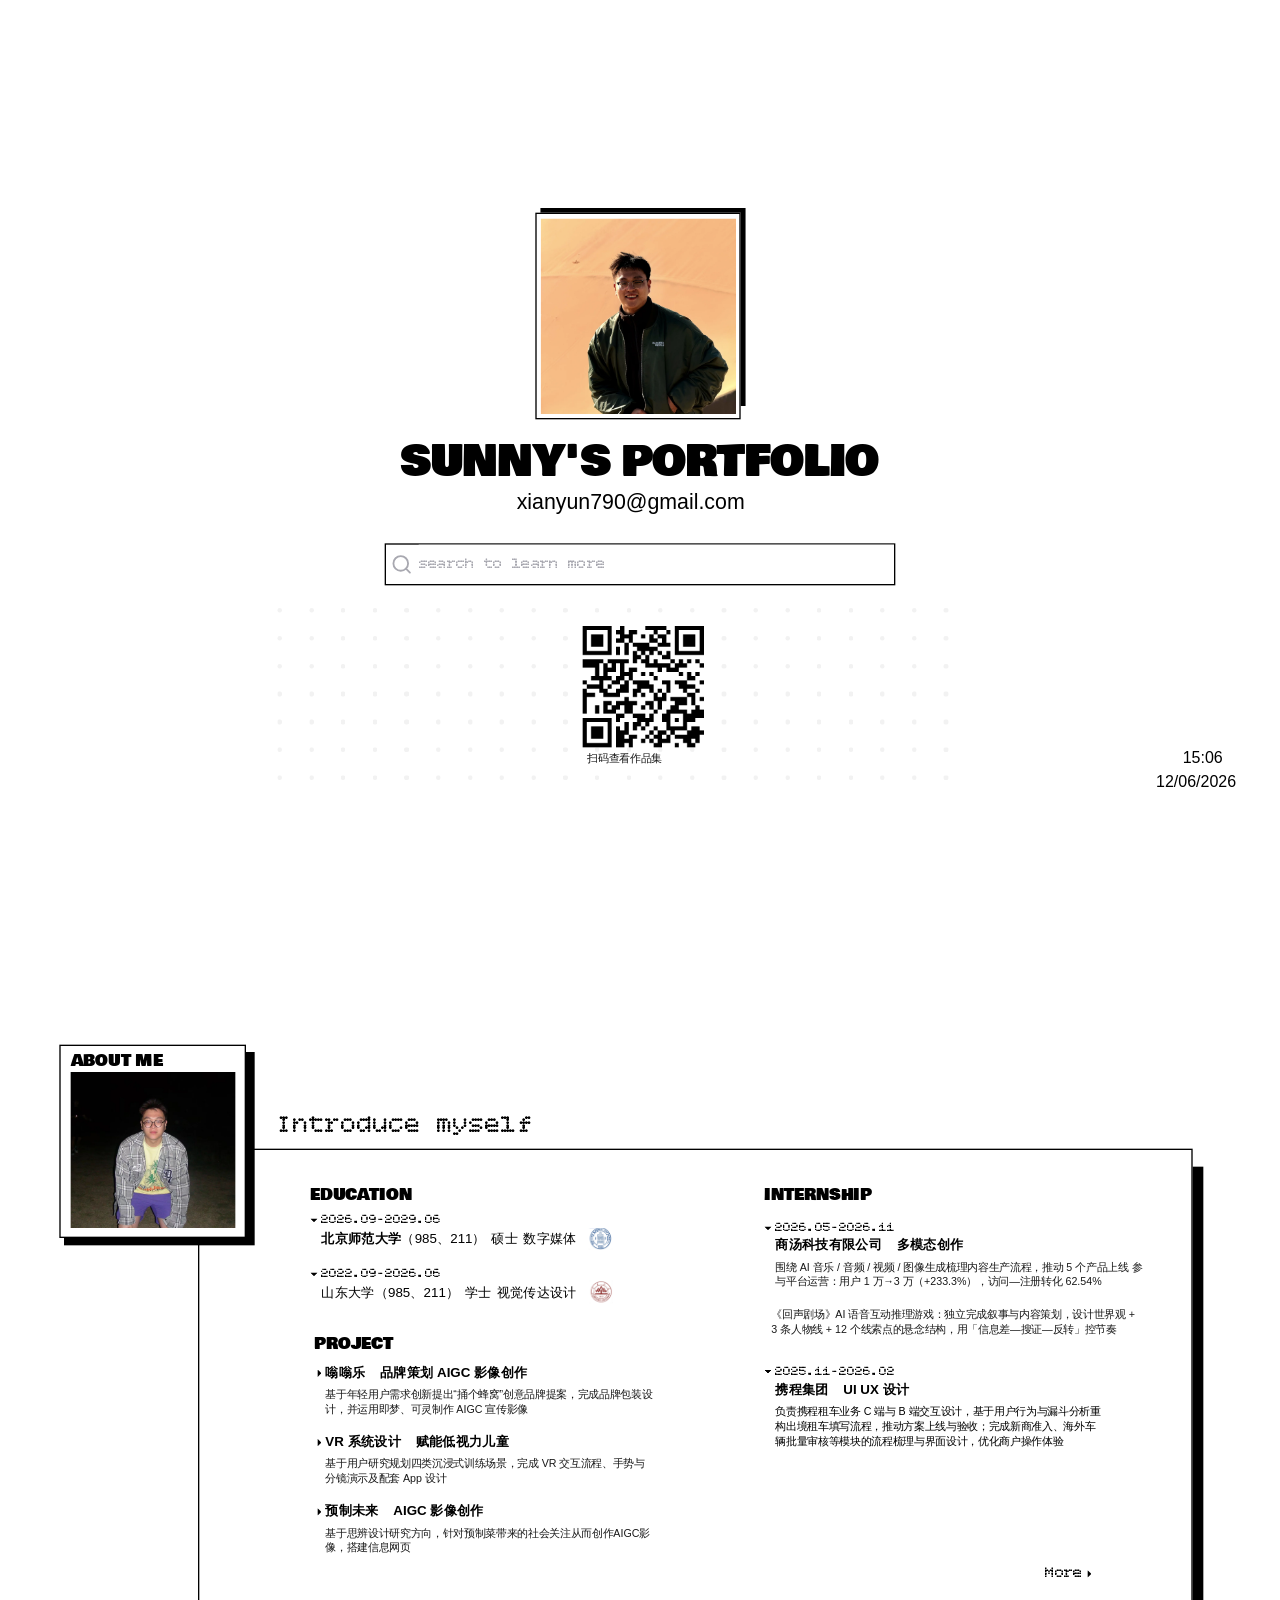
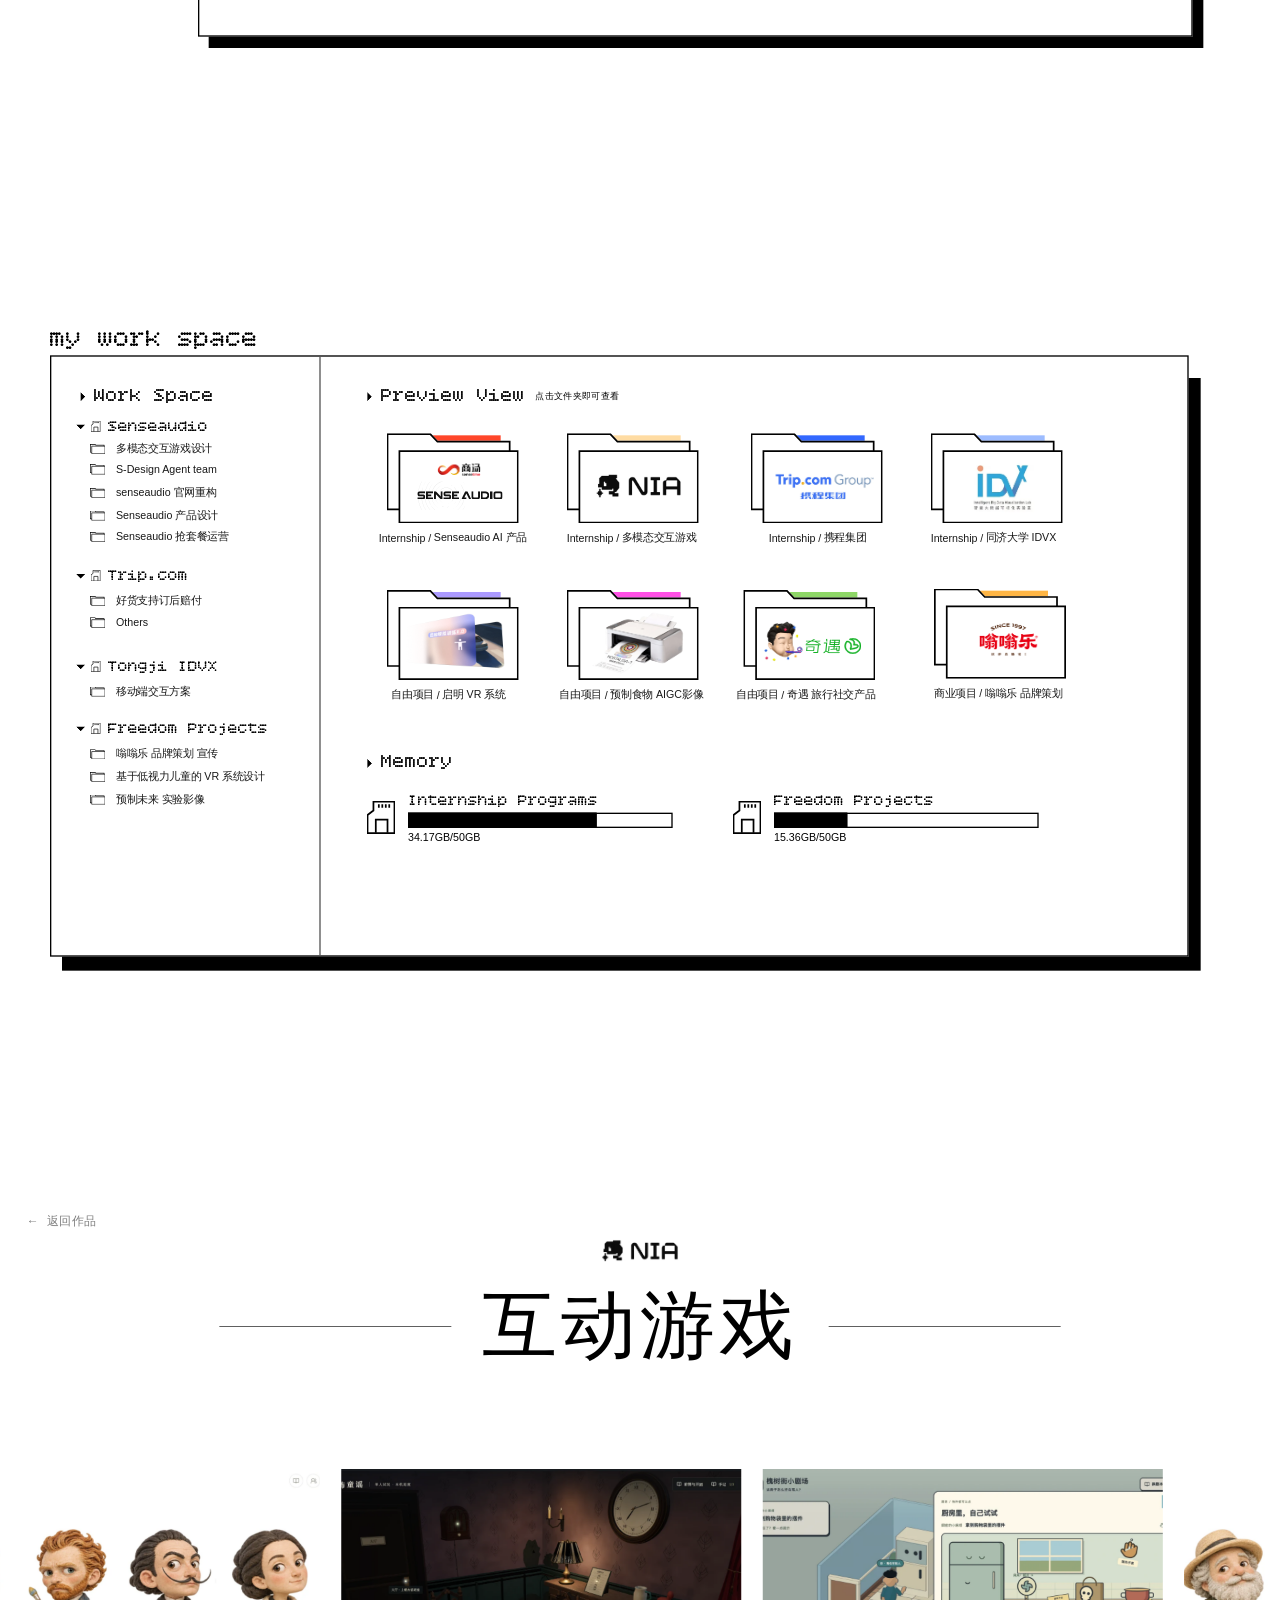
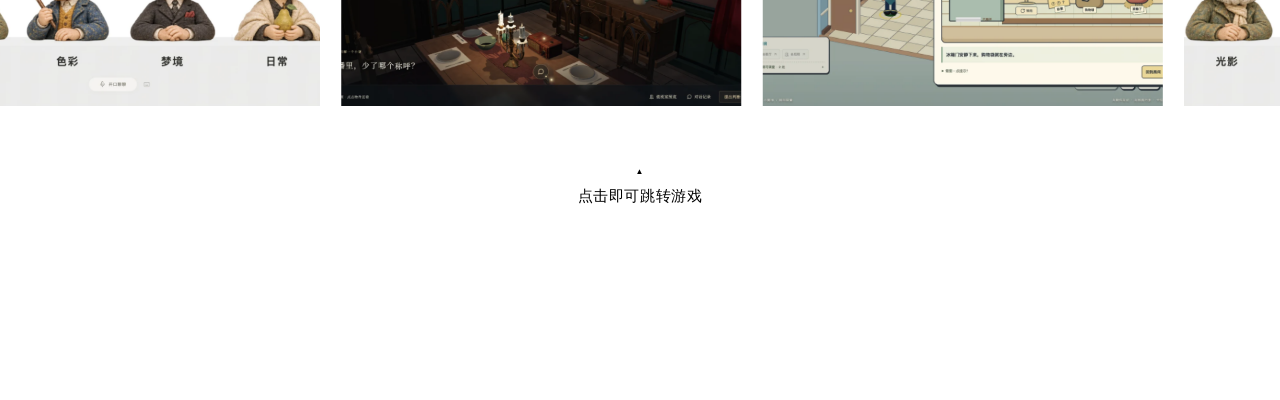
==== index.html @ cd30c187 "fix: folder tab color #ffdca3, hi-res NIA artwork, drop italic on 《回声剧场》" ====
<!doctype html>
<html lang="zh-CN"><head><meta charset="UTF-8"/><meta name="viewport" content="width=device-width,initial-scale=1.0"/><meta name="theme-color" content="#ffffff"/><meta name="description" content="Sunny's Portfolio — AI 产品设计、交互设计与创意项目。"/><title>Sunny's Portfolio</title>  <script type="module" crossorigin src="/assets/main-BbFAC8xW.js"></script>
  <link rel="modulepreload" crossorigin href="/assets/client-C2z1imTY.js">
  <link rel="stylesheet" crossorigin href="/assets/main-D_kOw536.css">
</head><body><div id="root"></div></body></html>
---- assets/main-D_kOw536.css ----
@font-face{font-family:Bitcount Grid Single;font-style:normal;font-weight:400;font-display:swap;src:url(/assets/font-0.woff2) format("woff2")}@font-face{font-family:Bowlby One SC;font-style:normal;font-weight:400;font-display:swap;src:url(/assets/font-1.woff2) format("woff2")}.design-1{background:#fff;position:relative;width:100%;height:100%}.design-2{position:absolute;align-content:stretch;display:flex;flex-direction:column;gap:34.625px;height:258px;align-items:flex-start;left:416px;top:777px;width:1007px}.design-3{align-content:stretch;display:flex;gap:40.395px;align-items:center;position:relative;flex-shrink:0;width:100%}.design-4{position:relative;flex-shrink:0;width:7.213px;height:7.213px}.design-5{position:absolute;display:block;inset:0;max-width:none;width:100%;height:100%}.design-6{transform:translateY(-50%);word-break:break-word;position:absolute;display:flex;flex-direction:column;font-family:Bowlby One SC,PingFang SC,sans-serif;font-weight:400;justify-content:center;line-height:0;left:calc(50% - 360px);font-style:normal;font-size:64px;color:#000;top:557.5px;letter-spacing:-1.28px;text-transform:uppercase;white-space:nowrap}.design-7{line-height:46.895px}.design-8{word-break:break-word;position:absolute;align-content:stretch;display:flex;flex-direction:column;font-family:PingFang SC,PingFang SC,sans-serif;font-weight:400;gap:12px;align-items:center;line-height:0;left:1734px;font-style:normal;font-size:24px;color:#000;top:990px;text-transform:uppercase;width:140px}.design-9{display:flex;flex-direction:column;justify-content:center;position:relative;flex-shrink:0;text-align:center;width:100%}.design-10{line-height:24px}.design-11{display:flex;flex-direction:column;justify-content:center;position:relative;flex-shrink:0;width:100%}.design-12{transform:translateY(-50%);word-break:break-word;position:absolute;display:flex;flex-direction:column;font-family:PingFang SC,PingFang SC,sans-serif;font-weight:400;justify-content:center;line-height:0;left:775px;text-transform:lowercase;font-style:normal;font-size:32px;color:#000;top:618px;white-space:nowrap}.design-13{cursor:pointer;line-height:24px}.design-14{position:absolute;display:contents;left:577px;top:680px}.design-15{transform:translateY(-50%);word-break:break-word;position:absolute;display:flex;flex-direction:column;font-family:Bitcount Grid Single,PingFang SC,sans-serif;font-weight:400;justify-content:center;line-height:0;left:630px;text-transform:lowercase;font-style:normal;color:#a8a8b0;font-size:24px;top:712px;white-space:nowrap}.design-16{line-height:32px}.design-17{position:absolute;border-width:2px;border-color:#000;border-style:solid;height:63px;left:577px;top:680px;width:766px}.design-18{position:absolute;left:586px;width:33px;height:33px;top:695px}.design-19{position:absolute;display:contents;left:803px;top:177px}.design-20{position:absolute;background:#000;border-width:.949px;border-color:#000;border-style:solid;height:297px;left:811px;top:177px;width:307px}.design-21{position:absolute;background:#fff;border-width:2px;border-color:#000;border-style:solid;height:310px;left:803px;top:184px;width:308px}.design-22{position:absolute;left:811px;width:293px;height:293px;top:193px}.design-23{position:absolute;inset:0;overflow:hidden;pointer-events:none}.design-24{position:absolute;height:133.84%;left:-.03%;max-width:none;top:-33.84%;width:100.05%}.design-25{position:absolute;background:#000;border-width:0;border-color:#000;border-style:solid;height:722px;left:313px;top:265px;width:1492px}.design-26{position:absolute;background:#fff;border-width:2px;border-color:#000;border-style:solid;height:732px;left:297px;top:238px;width:1492px}.design-27{transform:translateY(-50%);word-break:break-word;position:absolute;display:flex;flex-direction:column;font-family:Bowlby One SC,PingFang SC,sans-serif;font-weight:400;height:53px;justify-content:center;line-height:0;left:calc(50% - 495px);font-style:normal;font-size:24px;color:#000;top:306.5px;text-transform:uppercase;width:177px}.design-28{transform:translateY(-50%);word-break:break-word;position:absolute;display:flex;flex-direction:column;font-family:Bowlby One SC,PingFang SC,sans-serif;font-weight:400;height:53px;justify-content:center;line-height:0;left:calc(50% + 186px);font-style:normal;font-size:24px;color:#000;top:306.5px;text-transform:uppercase;width:256px}.design-29{transform:translateY(-50%);word-break:break-word;position:absolute;display:flex;flex-direction:column;font-family:Bowlby One SC,PingFang SC,sans-serif;font-weight:400;height:53px;justify-content:center;line-height:0;left:calc(50% - 489px);font-style:normal;font-size:24px;color:#000;top:530.5px;text-transform:uppercase;width:256px}.design-30{position:absolute;display:contents;left:89px;top:82px}.design-31{position:absolute;background:#000;border-width:0;border-color:#000;border-style:solid;height:290px;left:96px;top:93px;width:286px}.design-32{position:absolute;background:#fff;border-width:2px;border-color:#000;border-style:solid;height:290px;left:89px;top:82px;width:280px}.design-33{transform:translateY(-50%);word-break:break-word;position:absolute;display:flex;flex-direction:column;font-family:Bowlby One SC,PingFang SC,sans-serif;font-weight:400;justify-content:center;line-height:0;left:calc(50% - 854px);font-style:normal;font-size:24px;color:#000;top:105.5px;text-transform:uppercase;width:156px}.design-34{position:absolute;height:234px;left:106px;top:123px;width:247px}.design-35{position:absolute;height:124.1%;left:-5.71%;max-width:none;top:-24.1%;width:117.71%}.design-36{word-break:break-word;position:absolute;font-family:Bitcount Grid Single,PingFang SC,sans-serif;font-weight:400;line-height:normal;left:415px;font-style:normal;font-size:40px;color:#000;top:179px;white-space:nowrap}.design-37{position:absolute;display:contents;left:465px;top:414px}.design-38{word-break:break-word;position:absolute;font-family:Bitcount Grid Single,PingFang SC,sans-serif;font-weight:400;line-height:normal;left:482px;font-style:normal;font-size:20px;color:#000;top:414px;white-space:nowrap}.design-39{position:absolute;display:flex;align-items:center;justify-content:center;left:465px;width:11.314px;height:11.314px;top:418px}.design-40{transform:rotate(-45deg);flex:none}.design-41{position:relative;width:8px;height:8px}.design-42{position:absolute;display:contents;left:482px;top:434px}.design-43{word-break:break-word;position:absolute;align-content:stretch;display:flex;font-family:PingFang SC,PingFang SC,sans-serif;font-weight:400;gap:8px;align-items:center;line-height:normal;left:482px;font-style:normal;font-size:20px;color:#000;top:441px;white-space:nowrap}.design-44{position:relative;flex-shrink:0}.design-45{position:absolute;height:36px;left:882px;top:434px;width:37px}.design-46{position:absolute;inset:0;max-width:none;object-fit:cover;pointer-events:none;width:100%;height:100%}.design-47{position:absolute;display:contents;left:465px;top:333px}.design-48{word-break:break-word;position:absolute;font-family:Bitcount Grid Single,PingFang SC,sans-serif;font-weight:400;line-height:normal;left:482px;font-style:normal;font-size:20px;color:#000;top:333px;white-space:nowrap}.design-49{position:absolute;display:flex;align-items:center;justify-content:center;left:465px;width:11.314px;height:11.314px;top:337px}.design-50{position:absolute;display:contents;left:482px;top:357px}.design-51{word-break:break-word;position:absolute;align-content:stretch;display:flex;font-family:PingFang SC,PingFang SC,sans-serif;font-weight:400;gap:8px;align-items:center;left:482px;font-style:normal;font-size:20px;color:#000;top:360px;white-space:nowrap}.design-52{line-height:0;position:relative;flex-shrink:0}.design-53{font-family:PingFang SC,PingFang SC,sans-serif;font-weight:600;line-height:normal}.design-54{line-height:normal}.design-55{line-height:normal;position:relative;flex-shrink:0}.design-56{position:absolute;height:33px;left:883px;top:357px;width:36px}.design-57{position:absolute;height:102.46%;left:0;max-width:none;top:-2.46%;width:100%}.design-58{position:absolute;display:contents;left:1146px;top:345px}.design-59{word-break:break-word;position:absolute;align-content:stretch;display:flex;font-family:PingFang SC,PingFang SC,sans-serif;font-weight:600;gap:22px;align-items:center;line-height:normal;left:1163px;font-style:normal;font-size:20px;color:#000;top:369px;white-space:nowrap}.design-60{word-break:break-word;position:absolute;font-family:Bitcount Grid Single,PingFang SC,sans-serif;font-weight:400;line-height:normal;left:1163px;font-style:normal;font-size:20px;color:#000;top:345px;white-space:nowrap}.design-61{position:absolute;display:flex;align-items:center;justify-content:center;left:1146px;width:11.314px;height:11.314px;top:349px}.design-62{word-break:break-word;position:absolute;font-family:PingFang SC,PingFang SC,sans-serif;font-weight:400;line-height:normal;left:1163px;font-style:normal;color:#181818;font-size:16px;top:405px;width:552px}.design-63{position:absolute;display:contents;left:471px;top:560px}.design-64{word-break:break-word;position:absolute;align-content:stretch;display:flex;font-family:PingFang SC,PingFang SC,sans-serif;font-weight:600;gap:22px;align-items:center;line-height:normal;left:488px;font-style:normal;font-size:20px;color:#000;top:560px;white-space:nowrap}.design-65{position:absolute;display:flex;align-items:center;justify-content:center;left:471px;width:11.314px;height:11.314px;top:569px}.design-66{transform:rotate(-90deg);flex:none}.design-67{position:relative;width:11.314px;height:11.314px}.design-68{word-break:break-word;position:absolute;font-family:PingFang SC,PingFang SC,sans-serif;font-weight:400;line-height:normal;left:488px;font-style:normal;color:#181818;font-size:16px;top:596px;width:494px}.design-69{position:absolute;display:contents;left:471px;top:664px}.design-70{word-break:break-word;position:absolute;align-content:stretch;display:flex;font-family:PingFang SC,PingFang SC,sans-serif;font-weight:600;gap:22px;align-items:center;line-height:normal;left:488px;font-style:normal;font-size:20px;color:#000;top:664px;white-space:nowrap}.design-71{position:absolute;display:flex;align-items:center;justify-content:center;left:471px;width:11.314px;height:11.314px;top:673px}.design-72{word-break:break-word;position:absolute;font-family:PingFang SC,PingFang SC,sans-serif;font-weight:400;line-height:normal;left:488px;font-style:normal;color:#181818;font-size:16px;top:700px;width:494px}.design-73{position:absolute;display:contents;left:471px;top:768px}.design-74{word-break:break-word;position:absolute;align-content:stretch;display:flex;font-family:PingFang SC,PingFang SC,sans-serif;font-weight:600;gap:22px;align-items:center;line-height:normal;left:488px;font-style:normal;font-size:20px;color:#000;top:768px;white-space:nowrap}.design-75{position:absolute;display:flex;align-items:center;justify-content:center;left:471px;width:11.314px;height:11.314px;top:777px}.design-76{word-break:break-word;position:absolute;font-family:PingFang SC,PingFang SC,sans-serif;font-weight:400;line-height:normal;left:488px;font-style:normal;color:#181818;font-size:16px;top:804px;width:494px}.design-77{position:absolute;display:contents;left:1146px;top:663px}.design-78{word-break:break-word;position:absolute;align-content:stretch;display:flex;font-family:PingFang SC,PingFang SC,sans-serif;font-weight:600;gap:22px;align-items:center;line-height:normal;left:1163px;font-style:normal;font-size:20px;color:#000;top:689px;white-space:nowrap}.design-79{word-break:break-word;position:absolute;font-family:Bitcount Grid Single,PingFang SC,sans-serif;font-weight:400;line-height:normal;left:1163px;font-style:normal;font-size:20px;color:#000;top:663px;white-space:nowrap}.design-80{position:absolute;display:flex;align-items:center;justify-content:center;left:1146px;width:11.314px;height:11.314px;top:667px}.design-81{word-break:break-word;position:absolute;text-transform:capitalize;font-family:PingFang SC,PingFang SC,sans-serif;font-weight:400;line-height:normal;left:1163px;font-style:normal;color:#181818;font-size:16px;top:725px;width:494px}.design-82{position:absolute;display:contents;left:1146px;top:560px}.design-83{word-break:break-word;position:absolute;align-content:stretch;display:flex;font-family:PingFang SC,PingFang SC,sans-serif;font-weight:600;gap:22px;align-items:center;line-height:normal;left:1163px;font-style:normal;font-size:20px;color:#000;top:586px;white-space:nowrap}.design-84{word-break:break-word;position:absolute;font-family:Bitcount Grid Single,PingFang SC,sans-serif;font-weight:400;line-height:normal;left:1163px;font-style:normal;font-size:20px;color:#000;top:560px;white-space:nowrap}.design-85{position:absolute;display:flex;align-items:center;justify-content:center;left:1146px;width:11.314px;height:11.314px;top:564px}.design-86{word-break:break-word;position:absolute;font-family:PingFang SC,PingFang SC,sans-serif;font-weight:400;line-height:normal;left:1163px;font-style:normal;font-size:16px;color:#000;top:622px;width:494px}.design-87{position:absolute;align-content:stretch;display:flex;gap:2px;align-items:center;left:1568px;top:861px}.design-88{word-break:break-word;font-family:Bitcount Grid Single,PingFang SC,sans-serif;font-weight:400;line-height:normal;font-style:normal;position:relative;flex-shrink:0;font-size:24px;color:#000;white-space:nowrap}.design-89{display:flex;align-items:center;justify-content:center;position:relative;flex-shrink:0;width:11.314px;height:11.314px}.design-90{position:absolute;background:#000;border-width:0;border-color:#000;border-style:solid;height:889px;left:93px;top:132px;width:1708px}.design-91{position:absolute;background:#fff;border-width:2px;border-color:#000;border-style:solid;height:902px;left:75px;top:98px;width:1708px}.design-92{word-break:break-word;position:absolute;font-family:Bitcount Grid Single,PingFang SC,sans-serif;font-weight:400;line-height:normal;left:75px;font-style:normal;font-size:40px;color:#000;top:50px;white-space:nowrap}.design-93{position:absolute;height:898px;left:479.87px;top:100px;width:0}.design-94{position:absolute;inset:0 -1px}.design-95{display:block;max-width:none;width:100%;height:100%}.design-96{position:absolute;display:contents;left:114px;top:141.57px}.design-97{word-break:break-word;position:absolute;font-family:Bitcount Grid Single,PingFang SC,sans-serif;font-weight:400;line-height:normal;left:141.66px;font-style:normal;font-size:29.696px;color:#000;top:141.57px;white-space:nowrap}.design-98{position:absolute;display:flex;align-items:center;justify-content:center;left:114px;width:14.223px;height:14.223px;top:153.29px}.design-99{transform:rotate(-135deg);flex:none}.design-100{position:relative;width:10.057px;height:10.057px}.design-101{position:absolute;display:contents;left:544px;top:141.57px}.design-102{transform:translateY(-50%);word-break:break-word;position:absolute;display:flex;flex-direction:column;font-family:Bitcount Grid Single,PingFang SC,sans-serif;font-weight:400;justify-content:center;line-height:0;left:571.66px;font-style:normal;font-size:29.696px;color:#000;top:159.57px;white-space:nowrap}.design-103{position:absolute;display:flex;align-items:center;justify-content:center;left:544px;width:14.223px;height:14.223px;top:153.29px}.design-104{position:absolute;display:contents;left:544px;top:691px}.design-105{transform:translateY(-50%);word-break:break-word;position:absolute;display:flex;flex-direction:column;font-family:Bitcount Grid Single,PingFang SC,sans-serif;font-weight:400;justify-content:center;line-height:0;left:571.66px;font-style:normal;font-size:29.696px;color:#000;top:709px;white-space:nowrap}.design-106{position:absolute;display:flex;align-items:center;justify-content:center;left:544px;width:14.223px;height:14.223px;top:702.72px}.design-107{position:absolute;display:contents;left:114px;top:190px}.design-108{position:absolute;display:contents;left:114px;top:493px}.design-109{position:absolute;display:flex;align-items:center;justify-content:center;left:114px;width:14.223px;height:14.223px;top:555.03px}.design-110{position:absolute;display:contents;left:136.22px;top:493px}.design-111{word-break:break-word;position:absolute;font-family:Bitcount Grid Single,PingFang SC,sans-serif;font-weight:400;line-height:normal;left:162.05px;font-style:normal;font-size:25.143px;color:#000;top:550px;white-space:nowrap}.design-112{position:absolute;height:16.059px;left:136.22px;top:556.17px;width:13.829px}.design-113{position:absolute;inset:-3.11% -3.62%}.design-114{position:absolute;align-content:stretch;display:flex;gap:16px;align-items:center;left:135px;top:592px}.design-115{grid-template-columns:max-content;grid-template-rows:max-content;display:inline-grid;line-height:0;place-items:start;position:relative;flex-shrink:0}.design-116{grid-column:1;height:15.696px;margin-left:0;margin-top:0;position:relative;grid-row:1;width:23px}.design-117{word-break:break-word;font-family:PingFang SC,PingFang SC,sans-serif;font-weight:500;line-height:normal;font-style:normal;position:relative;flex-shrink:0;color:#181818;font-size:16px;width:167px}.design-118{position:absolute;display:contents;left:114px;top:586px}.design-119{position:absolute;display:flex;align-items:center;justify-content:center;left:114px;width:14.223px;height:14.223px;top:648.03px}.design-120{position:absolute;display:contents;left:136.22px;top:586px}.design-121{word-break:break-word;position:absolute;font-family:Bitcount Grid Single,PingFang SC,sans-serif;font-weight:400;line-height:normal;left:162.05px;font-style:normal;font-size:25.143px;color:#000;top:643px;white-space:nowrap}.design-122{position:absolute;height:16.059px;left:136.22px;top:649.17px;width:13.829px}.design-123{position:absolute;align-content:stretch;display:flex;gap:16px;align-items:center;left:135px;top:686px}.design-124{position:absolute;align-content:stretch;display:flex;gap:16px;align-items:center;left:135px;top:720px}.design-125{word-break:break-word;font-family:PingFang SC,PingFang SC,sans-serif;font-weight:500;line-height:normal;font-style:normal;position:relative;flex-shrink:0;color:#181818;font-size:16px;width:234px}.design-126{position:absolute;align-content:stretch;display:flex;gap:16px;align-items:center;left:135px;top:754px}.design-127{position:absolute;display:contents;left:114px;top:357px}.design-128{position:absolute;display:flex;align-items:center;justify-content:center;left:114px;width:14.223px;height:14.223px;top:419.03px}.design-129{position:absolute;display:contents;left:136.22px;top:357px}.design-130{word-break:break-word;position:absolute;font-family:Bitcount Grid Single,PingFang SC,sans-serif;font-weight:400;line-height:normal;left:162.05px;font-style:normal;font-size:25.143px;color:#000;top:414px;white-space:nowrap}.design-131{position:absolute;height:16.059px;left:136.22px;top:420.17px;width:13.829px}.design-132{position:absolute;display:contents;left:135px;top:399px}.design-133{position:absolute;align-content:stretch;display:flex;gap:16px;align-items:center;left:135px;top:456px}.design-134{position:absolute;align-content:stretch;display:flex;gap:16px;align-items:center;left:135px;top:490px}.design-135{position:absolute;display:flex;align-items:center;justify-content:center;left:114px;width:14.223px;height:14.223px;top:195.03px}.design-136{position:absolute;display:contents;left:136.22px;top:190px}.design-137{word-break:break-word;position:absolute;font-family:Bitcount Grid Single,PingFang SC,sans-serif;font-weight:400;line-height:normal;left:162.05px;font-style:normal;font-size:25.143px;color:#000;top:190px;white-space:nowrap}.design-138{position:absolute;height:16.059px;left:136.22px;top:196.17px;width:13.829px}.design-139{position:absolute;display:contents;left:135px;top:232px}.design-140{position:absolute;align-content:stretch;display:flex;gap:16px;align-items:center;left:135px;top:260px}.design-141{position:absolute;align-content:stretch;display:flex;gap:16px;align-items:center;line-height:0;left:135px;top:328px}.design-142{grid-template-columns:max-content;grid-template-rows:max-content;display:inline-grid;place-items:start;position:relative;flex-shrink:0}.design-143{word-break:break-word;font-family:PingFang SC,PingFang SC,sans-serif;font-weight:500;font-style:normal;position:relative;flex-shrink:0;color:#181818;font-size:16px;width:167px}.design-144{text-transform:capitalize;line-height:normal}.design-145{position:absolute;align-content:stretch;display:flex;gap:16px;align-items:center;left:135px;top:360px}.design-146{word-break:break-word;text-transform:capitalize;font-family:PingFang SC,PingFang SC,sans-serif;font-weight:500;line-height:normal;font-style:normal;position:relative;flex-shrink:0;color:#181818;font-size:16px;width:207px}.design-147{position:absolute;display:contents;left:568px;top:215px}.design-148{word-break:break-word;position:absolute;text-transform:capitalize;align-content:stretch;display:flex;font-family:PingFang SC,PingFang SC,sans-serif;font-weight:500;gap:4px;align-items:center;line-height:normal;left:568px;font-style:normal;color:#181818;font-size:16px;top:362px}.design-149{position:relative;flex-shrink:0;width:75px}.design-150{position:relative;flex-shrink:0;width:12px}.design-151{position:relative;flex-shrink:0;width:146px}.design-152{position:absolute;background:#ff462a;height:17px;left:649px;top:218px;width:102px}.design-153{position:absolute;display:contents;left:580px;top:215px}.design-154{position:absolute;height:135px;left:580px;top:215px;width:197.823px}.design-155{position:absolute;height:29px;left:649px;top:255px;width:80px}.design-156{position:absolute;height:258.66%;left:-15.65%;max-width:none;top:-79.27%;width:130.43%}.design-157{position:absolute;height:43.178px;left:625px;overflow:clip;top:287px;width:129px}.design-158{position:absolute;display:contents;inset:0 44.02% 0 0}.design-159{position:absolute;inset:-24.54% 32.48% -35.96% 1.73%;mask-mode:alpha;-webkit-mask-composite:source-in;mask-composite:intersect;mask-clip:no-clip;-webkit-mask-repeat:no-repeat;mask-repeat:no-repeat;-webkit-mask-position:-2.233px 10.594px;mask-position:-2.233px 10.594px;-webkit-mask-size:72.211px 43.178px;mask-size:72.211px 43.178px}.design-160{position:absolute;inset:34.29% 80.61% 37.17% 10.68%}.design-161{position:absolute;inset:34.29% 50.33% 37.17% 40.96%}.design-162{position:absolute;inset:34.29% 89.97% 37.17% .48%}.design-163{position:absolute;inset:34.29% 59.68% 37.17% 30.76%}.design-164{position:absolute;inset:34.29% 69.8% 37.17% 20.08%}.design-165{position:absolute;inset:34.29% 36.08% 37.14% 51.85%}.design-166{position:absolute;inset:34.29% 26.24% 37.14% 63.64%}.design-167{position:absolute;inset:34.29% 15.4% 37.17% 74.48%}.design-168{position:absolute;inset:34.29% 11.87% 37.17% 85.32%}.design-169{position:absolute;inset:34.29% .34% 37.17% 88.99%}.design-170{position:absolute;display:contents;left:1126px;top:215px}.design-171{word-break:break-word;position:absolute;text-transform:capitalize;align-content:stretch;display:flex;font-family:PingFang SC,PingFang SC,sans-serif;font-weight:500;gap:4px;align-items:center;line-height:normal;left:1153px;font-style:normal;color:#181818;font-size:16px;top:362px;width:159px}.design-172{position:relative;flex-shrink:0;width:89px}.design-173{position:absolute;background:#3368ff;height:17px;left:1195px;top:218px;width:102px}.design-174{position:absolute;height:135px;left:1126px;top:215px;width:197.823px}.design-175{position:absolute;height:57px;left:1157px;top:266px;width:157px}.design-176{position:absolute;height:297.41%;left:-18.63%;max-width:none;top:-97.58%;width:134.78%}.design-177{position:absolute;display:contents;left:1396px;top:215px}.design-178{word-break:break-word;position:absolute;text-transform:capitalize;align-content:stretch;display:flex;font-family:PingFang SC,PingFang SC,sans-serif;font-weight:500;gap:4px;align-items:center;line-height:normal;left:1396px;font-style:normal;color:#181818;font-size:16px;top:362px}.design-179{position:relative;flex-shrink:0;width:108px}.design-180{position:absolute;background:#9dbcff;height:17px;left:1465px;top:218px;width:102px}.design-181{position:absolute;height:135px;left:1396px;top:215px;width:197.823px}.design-182{position:absolute;height:87px;left:1446px;top:251px;width:115px}.design-183{position:absolute;height:132%;left:0;max-width:none;top:-13.33%;width:100%}.design-184{position:absolute;display:contents;left:839px;top:450px}.design-185{word-break:break-word;position:absolute;text-transform:capitalize;align-content:stretch;display:flex;font-family:PingFang SC,PingFang SC,sans-serif;font-weight:500;gap:4px;align-items:center;line-height:normal;left:839px;font-style:normal;color:#181818;font-size:16px;top:597px}.design-186{position:relative;flex-shrink:0;width:66px}.design-187{position:relative;flex-shrink:0;width:143px}.design-188{position:absolute;background:#ff50e5;height:17px;left:919px;top:453px;width:102px}.design-189{position:absolute;display:contents;left:850px;top:450px}.design-190{position:absolute;height:135px;left:850px;top:450px;width:197.823px}.design-191{position:absolute;display:contents;left:1104px;top:450px}.design-192{word-break:break-word;position:absolute;text-transform:capitalize;align-content:stretch;display:flex;font-family:PingFang SC,PingFang SC,sans-serif;font-weight:500;gap:4px;align-items:center;line-height:normal;left:1104px;font-style:normal;color:#181818;font-size:16px;top:597px}.design-193{position:absolute;background:#8ed767;height:17px;left:1184px;top:453px;width:102px}.design-194{position:absolute;display:contents;left:1115px;top:450px}.design-195{position:absolute;height:135px;left:1115px;top:450px;width:197.823px}.design-196{position:absolute;display:contents;left:1401px;top:448px}.design-197{word-break:break-word;position:absolute;text-transform:capitalize;align-content:stretch;display:flex;font-family:PingFang SC,PingFang SC,sans-serif;font-weight:500;gap:4px;align-items:center;line-height:normal;left:1401px;font-style:normal;color:#181818;font-size:16px;top:595px}.design-198{position:relative;flex-shrink:0;width:118px}.design-199{position:absolute;background:#ffb645;height:17px;left:1470px;top:451px;width:102px}.design-200{position:absolute;height:135px;left:1401px;top:448px;width:197.823px}.design-201{position:absolute;height:74px;left:1464px;top:489px;width:98px}.design-202{position:absolute;height:248.29%;left:-60.26%;max-width:none;top:-55.93%;width:206.34%}.design-203{position:absolute;display:contents;left:580px;top:450px}.design-204{word-break:break-word;position:absolute;text-transform:capitalize;align-content:stretch;display:flex;font-family:PingFang SC,PingFang SC,sans-serif;font-weight:500;gap:4px;align-items:center;line-height:normal;left:587px;font-style:normal;color:#181818;font-size:16px;top:597px}.design-205{position:absolute;background:#ab9aff;height:17px;left:649px;top:453px;width:102px}.design-206{position:absolute;height:135px;left:580px;top:450px;width:197.823px}.design-207{position:absolute;left:608px;width:158px;height:158px;top:456px}.design-208{position:absolute;height:95px;left:887px;top:482px;width:141px}.design-209{position:absolute;height:114.06%;left:-14.38%;max-width:none;top:-7.49%;width:136.88%}.design-210{position:absolute;display:contents;left:551px;top:752px}.design-211{position:absolute;height:47.613px;left:551px;top:767px;width:41px}.design-212{position:absolute;inset:-2.78% -3.23%}.design-213{position:absolute;display:contents;left:612px;top:752px}.design-214{transform:translateY(-50%);word-break:break-word;position:absolute;display:flex;flex-direction:column;font-family:PingFang SC,PingFang SC,sans-serif;font-weight:400;justify-content:center;line-height:0;left:612px;font-style:normal;font-size:16px;color:#000;top:822px;white-space:nowrap}.design-215{transform:translateY(-50%);word-break:break-word;position:absolute;display:flex;flex-direction:column;font-family:Bitcount Grid Single,PingFang SC,sans-serif;font-weight:400;justify-content:center;line-height:0;left:612px;font-style:normal;font-size:25px;color:#000;top:767px;white-space:nowrap}.design-216{position:absolute;display:contents;left:612px;top:784px}.design-217{position:absolute;border-width:2px;border-color:#000;border-style:solid;height:23px;left:612px;top:784px;width:397px}.design-218{position:absolute;background:#000;border-width:2px;border-color:#000;border-style:solid;height:23px;left:612px;top:784px;width:283px}.design-219{position:absolute;display:contents;left:1100px;top:752px}.design-220{position:absolute;height:47.613px;left:1100px;top:767px;width:41px}.design-221{position:absolute;display:contents;left:1161px;top:752px}.design-222{transform:translateY(-50%);word-break:break-word;position:absolute;display:flex;flex-direction:column;font-family:PingFang SC,PingFang SC,sans-serif;font-weight:400;justify-content:center;line-height:0;left:1161px;font-style:normal;font-size:16px;color:#000;top:822px;white-space:nowrap}.design-223{transform:translateY(-50%);word-break:break-word;position:absolute;display:flex;flex-direction:column;font-family:Bitcount Grid Single,PingFang SC,sans-serif;font-weight:400;justify-content:center;line-height:0;left:1161px;font-style:normal;font-size:25px;color:#000;top:767px;white-space:nowrap}.design-224{position:absolute;display:contents;left:1161px;top:784px}.design-225{position:absolute;border-width:2px;border-color:#000;border-style:solid;height:23px;left:1161px;top:784px;width:397px}.design-226{position:absolute;background:#000;border-width:2px;border-color:#000;border-style:solid;height:23px;left:1161px;top:784px;width:110px}.design-227{position:absolute;height:24.058px;left:1208px;top:522px;width:83.4px}.design-228{position:absolute;inset:-1.56% -.45% -1.56% 0}.design-229{position:absolute;left:1136px;width:72px;height:72px;top:494px}.design-230{word-break:break-word;position:absolute;font-family:PingFang SC,PingFang SC,sans-serif;font-weight:400;line-height:normal;left:803px;font-style:normal;font-size:14px;color:#000;top:150px;white-space:nowrap}.design-a01{position:absolute;display:contents;left:850px;top:215px}.design-a02{word-break:break-word;position:absolute;text-transform:capitalize;align-content:stretch;display:flex;font-family:PingFang SC,PingFang SC,sans-serif;font-weight:500;gap:4px;align-items:center;line-height:normal;left:850px;font-style:normal;color:#181818;font-size:16px;top:362px;width:216px}.design-a03{position:relative;flex-shrink:0;width:118px}.design-a04{position:absolute;background:#ffdca3;height:17px;left:919px;top:218px;width:102px}.design-a05{position:absolute;height:135px;left:850px;top:215px;width:197.823px}.design-a06{position:absolute;height:56px;left:885px;top:266px;width:146px}.design-a07{position:absolute;inset:0;width:100%;height:100%;object-fit:cover}.design-a10{position:absolute;align-content:stretch;display:flex;gap:16px;align-items:center;left:135px;top:228px}.design-a11{word-break:break-word;font-family:PingFang SC,PingFang SC,sans-serif;font-weight:500;line-height:normal;font-style:normal;position:relative;flex-shrink:0;color:#181818;font-size:16px;width:167px}.design-a12{position:absolute;align-content:stretch;display:flex;gap:16px;align-items:center;left:135px;top:294px}.design-a13{word-break:break-word;font-family:PingFang SC,PingFang SC,sans-serif;font-weight:500;line-height:normal;font-style:normal;position:relative;flex-shrink:0;color:#181818;font-size:16px;width:167px}.design-a20{word-break:break-word;position:absolute;font-family:PingFang SC,PingFang SC,sans-serif;font-weight:400;line-height:22px;left:1157px;color:#181818;font-size:16px;top:476px;width:552px}.design-a30{position:absolute;height:182px;left:874px;top:804px;width:182px}.design-a31{width:182px;height:182px;object-fit:contain}.design-a32{word-break:break-word;position:absolute;font-family:PingFang SC,PingFang SC,sans-serif;font-weight:400;line-height:normal;left:881px;font-style:normal;color:#181818;font-size:16px;top:993px;width:168px;white-space:nowrap}*,:before,:after{box-sizing:border-box;border-width:0;border-style:solid;border-color:currentColor}html{scroll-behavior:smooth;scroll-snap-type:y proximity}body{margin:0;background:#fff;color:#000;font-family:PingFang SC,-apple-system,BlinkMacSystemFont,Microsoft YaHei,sans-serif;line-height:1.5;-webkit-font-smoothing:antialiased}h1,h2,h3,p{margin:0}button,input{font:inherit;color:inherit}button{cursor:pointer;background:transparent;padding:0}a{color:inherit;text-decoration:none}img{display:block;max-width:100%}button,a,input{-webkit-tap-highlight-color:transparent}button:focus-visible,a:focus-visible{outline:2px dashed #000;outline-offset:5px}::selection{background:#ded9ff}.pixel{font-family:Bitcount Grid Single,monospace;font-variation-settings:"CRSV" 0,"ELSH" 0,"ELXP" 0}.scene-section{min-height:100vh;min-height:100svh;display:flex;align-items:center;scroll-snap-align:start}.scene{position:relative;width:100%;max-width:1920px;aspect-ratio:16/9;margin-inline:auto;overflow:hidden}.canvas{position:absolute;left:0;top:0;width:1920px;height:1080px;transform:scale(var(--scene-scale));transform-origin:top left}.resume-copy{line-height:22px;text-rendering:optimizeLegibility}.workspace-art{width:100%;height:100%}.search-form{position:absolute;left:577px;top:680px;width:766px;height:63px;display:flex;padding:2px;align-items:stretch}.search-form:focus-within{outline:2px dashed #b9b9c2;outline-offset:7px}.search-form button{width:49px;flex-shrink:0}.search-form input{width:100%;min-width:0;background:#fff;border:0;outline:0;padding:0 14px 0 0;font-family:Bitcount Grid Single,monospace;font-size:24px;line-height:32px;font-variation-settings:"CRSV" 0,"ELSH" 0,"ELXP" 0}.search-form input::placeholder{color:#a8a8b0;opacity:1}.search-form input::-webkit-search-cancel-button{cursor:pointer}.hit-target{position:absolute;background:transparent;border:0}.more-hit{left:1564px;top:852px;width:88px;height:45px}.about-home-hit{left:89px;top:82px;width:280px;height:290px}.all-work-hit{left:109px;top:134px;width:305px;height:46px}.category-hit{left:110px;width:308px;height:35px}.sidebar-hit{left:132px;width:287px;height:30px}.filter-status{position:absolute;top:890px;left:550px;width:1020px;display:flex;justify-content:space-between;align-items:center;font-size:18px}.filter-status button{border-bottom:1px solid;font-size:23px}.desktop-empty{position:absolute;left:580px;top:310px;font-size:30px;line-height:2}.desktop-empty button{font-size:22px;text-decoration:underline}.skip-link{position:fixed;top:12px;left:12px;padding:8px 12px;background:#fff;border:2px solid;z-index:10;transform:translateY(-200%)}.skip-link:focus{transform:none}.mobile-portfolio{display:none}.folder-preview{width:197.823px;height:135px;position:relative;overflow:hidden;flex-shrink:0}.folder-render{position:absolute;width:1920px;height:1080px;pointer-events:none}.paper-card{border:1.5px solid #000;background:#fff;box-shadow:7px 9px #000;padding:22px}.mobile-project span{display:block;font-size:12px;line-height:1.6;text-align:center}.empty-result{text-align:center;padding:40px 0;font-size:14px}.empty-result button{display:block;text-decoration:underline;margin:12px auto}.resume-project{font-weight:600;text-align:left;font-size:14px}.resume-project:hover{text-decoration:underline}.back-top{display:block;text-align:right;font-size:17px;margin-top:30px}.mobile-memory>div{height:12px;border:1px solid}.mobile-memory>div>span{display:block;height:100%;background:#000}.mobile-memory>p{margin:15px 0 4px;font-size:18px}.mobile-memory>small{font-size:10px}.mobile-memory{margin-top:18px}.workspace-mobile-title{font-size:22px;font-weight:400}.mobile-hint{font-size:11px;color:#555;margin-top:4px}.mobile-more{display:block;text-align:right;font-size:20px;margin-top:18px}.category-tabs{display:flex;gap:6px;overflow:auto;margin:20px -10px 22px;padding:3px 10px 10px;scrollbar-width:thin}.category-tabs>button{white-space:nowrap;flex-shrink:0;border:1px solid;padding:5px 8px;font-family:Bitcount Grid Single,monospace;font-size:13px}.category-tabs>button.active{background:#000;color:#fff}.mobile-project-grid{display:grid;grid-template-columns:repeat(2,minmax(0,1fr));gap:22px 10px;margin-bottom:32px}.mobile-project{display:flex;flex-direction:column;align-items:center;min-width:0;gap:10px}.mobile-project .folder-preview{zoom:.67}.date-row{margin-top:14px!important}.desktop-project{position:absolute;display:block;width:251px;height:185px;overflow:visible;background:transparent;border:0;isolation:isolate;transform-origin:center;transition:transform .18s ease;cursor:pointer}.project-render{position:absolute;width:1920px;height:1080px;pointer-events:none}.folder-caption{width:max-content;white-space:nowrap;word-break:normal}.folder-caption>p{width:auto;flex:none}.mobile-project{transition:transform .18s ease;transform-origin:center;cursor:pointer}.desktop-project:focus-visible,.mobile-project:focus-visible{outline:none;transform:scale(1.035)}@media(hover:hover){.desktop-project:hover,.mobile-project:hover{transform:scale(1.035)}}@media(min-width:1921px){.scene-section{min-height:1080px}}@media(max-width:899px){html{scroll-snap-type:none}.desktop-portfolio{display:none}.mobile-portfolio{display:block}.skip-link{display:none}.mobile-cover{min-height:100vh;min-height:100svh;display:flex;align-items:center;flex-direction:column;position:relative;padding:12vh 24px 50px;padding:12svh 24px 50px}.mobile-portrait{width:158px;height:158px;border:1.5px solid;background:#fff;box-shadow:5px -5px #000;padding:4px;margin-bottom:30px}.mobile-portrait>div{width:100%;height:100%;position:relative;overflow:hidden}.mobile-portrait img{position:absolute;width:100.05%;height:133.84%;max-width:none;top:-33.84%;left:-.03%}.mobile-cover h1{font-family:Bowlby One SC,sans-serif;text-transform:uppercase;font-size:clamp(31px,8.7vw,52px);letter-spacing:-.02em;line-height:1.08;text-align:center}.mobile-email{font-size:16px;margin-top:15px}.mobile-search{display:flex;border:1.5px solid;width:100%;max-width:390px;height:46px;margin-top:28px;padding:6px;align-items:center}.mobile-search button{width:28px;flex-shrink:0}.mobile-search button img{width:24px;height:24px}.mobile-search input{min-width:0;width:100%;font-family:Bitcount Grid Single,monospace;font-size:17px;outline:none;border:0;padding:0 4px;background:#fff}.mobile-search input::placeholder{color:#a8a8b0;opacity:1}.mobile-dots{width:100%;max-width:440px;height:100px;margin-top:28px;background-image:radial-gradient(circle,#f0f0f0 1.6px,transparent 1.8px);background-size:25px 22px}.mobile-about-link{font-size:20px;margin-top:auto;padding-top:30px}.mobile-about{padding:30px 22px 55px}.mobile-about-photo{width:138px;background:#fff;border:1.5px solid;padding:6px;box-shadow:5px 5px #000;margin-bottom:30px}.mobile-about-photo strong{display:block;font-family:Bowlby One SC,sans-serif;font-size:14px;text-transform:uppercase;margin-bottom:4px}.mobile-about-photo>div{height:112px;position:relative;overflow:hidden}.mobile-about-photo img{position:absolute;width:117.71%;max-width:none;height:124.1%;left:-5.71%;top:-24.1%}.mobile-about h2{font-size:26px;font-weight:400;margin:0 0 15px}.mobile-about .paper-card h3{font-family:Bowlby One SC,sans-serif;font-size:17px;text-transform:uppercase;margin-top:30px;margin-bottom:12px}.mobile-about .paper-card h3:first-child{margin-top:0}.mobile-about .paper-card p{font-size:13px;line-height:1.8}.mobile-about .paper-card p.pixel{font-size:17px;line-height:1.5}.mobile-about article{margin-bottom:19px}.mobile-about article>p:last-child{margin-top:6px;color:#444}.mobile-work{padding:20px 22px 45px}.mobile-work h2{font-size:28px;font-weight:400;margin-bottom:13px}.mobile-work .paper-card{padding:20px 14px}}@media(prefers-reduced-motion:reduce){html{scroll-behavior:auto}*,:before,:after{animation-duration:.01ms!important;transition-duration:.01ms!important}}
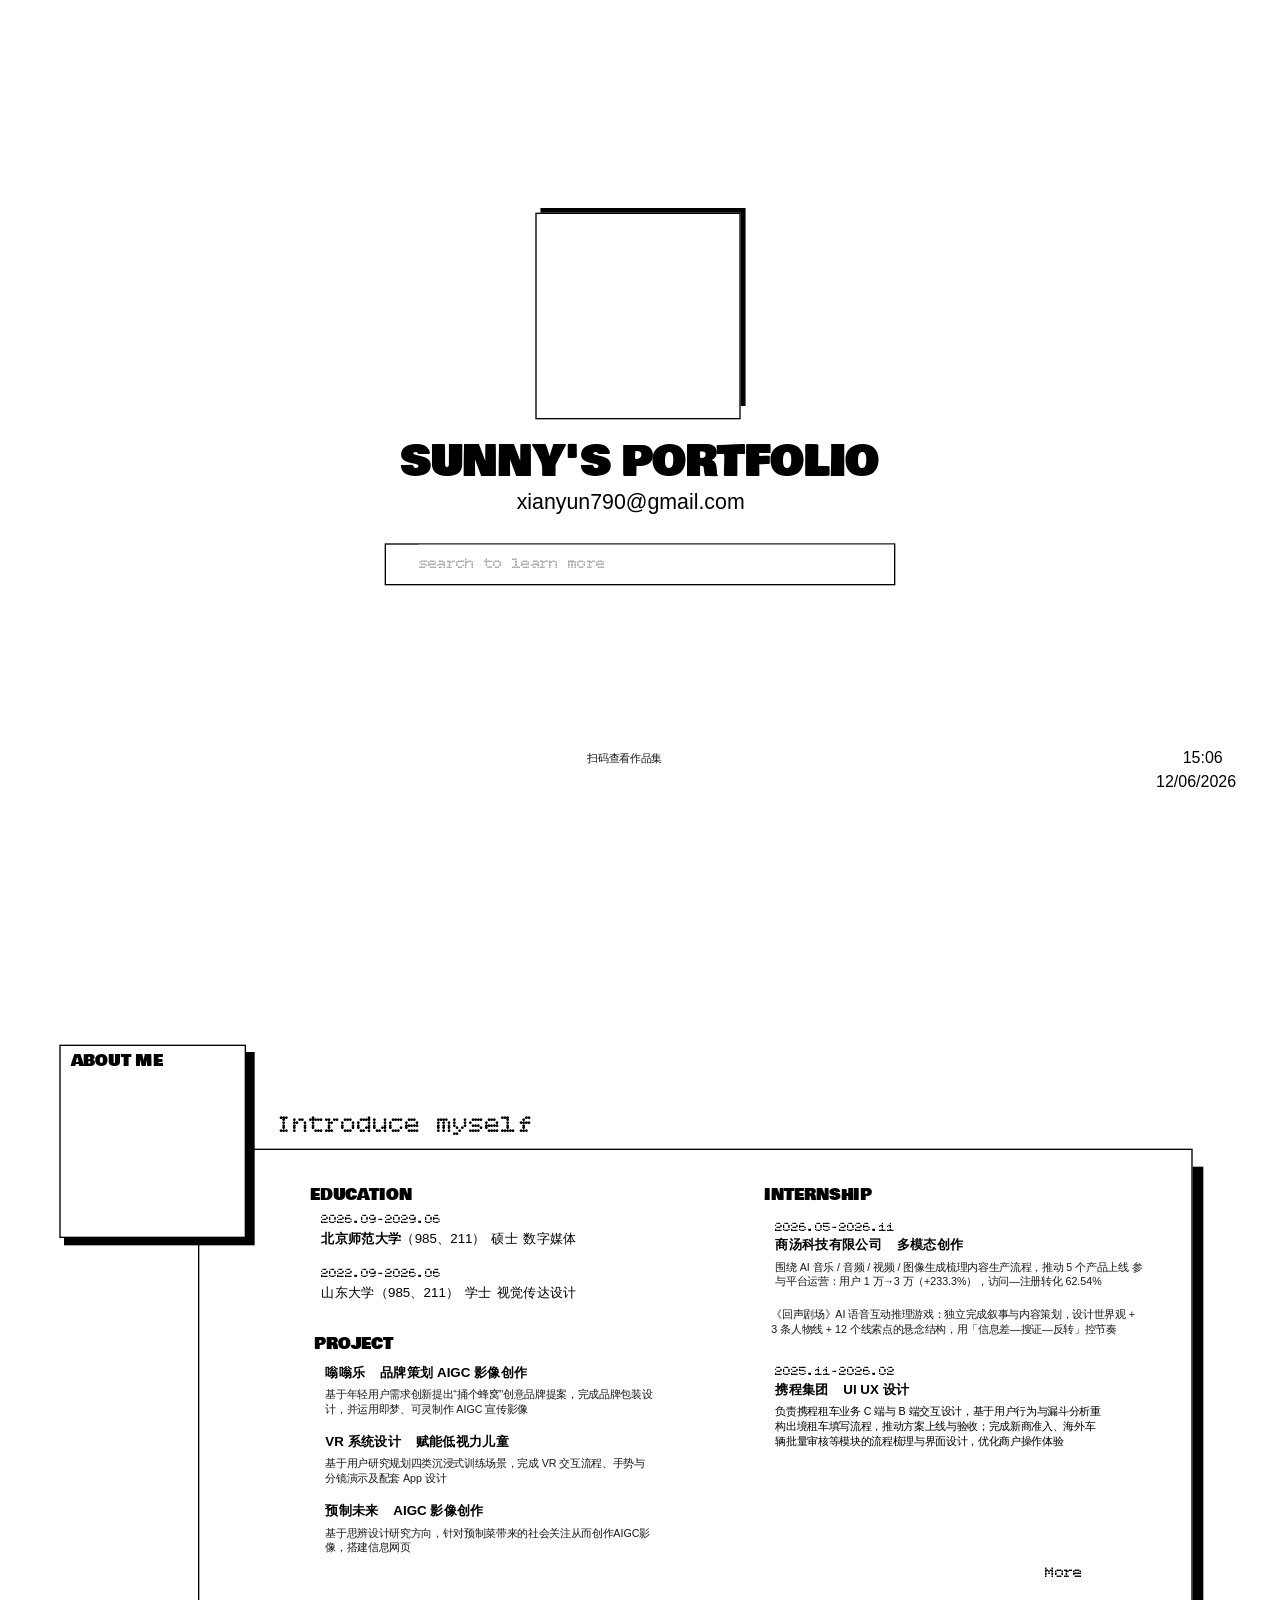
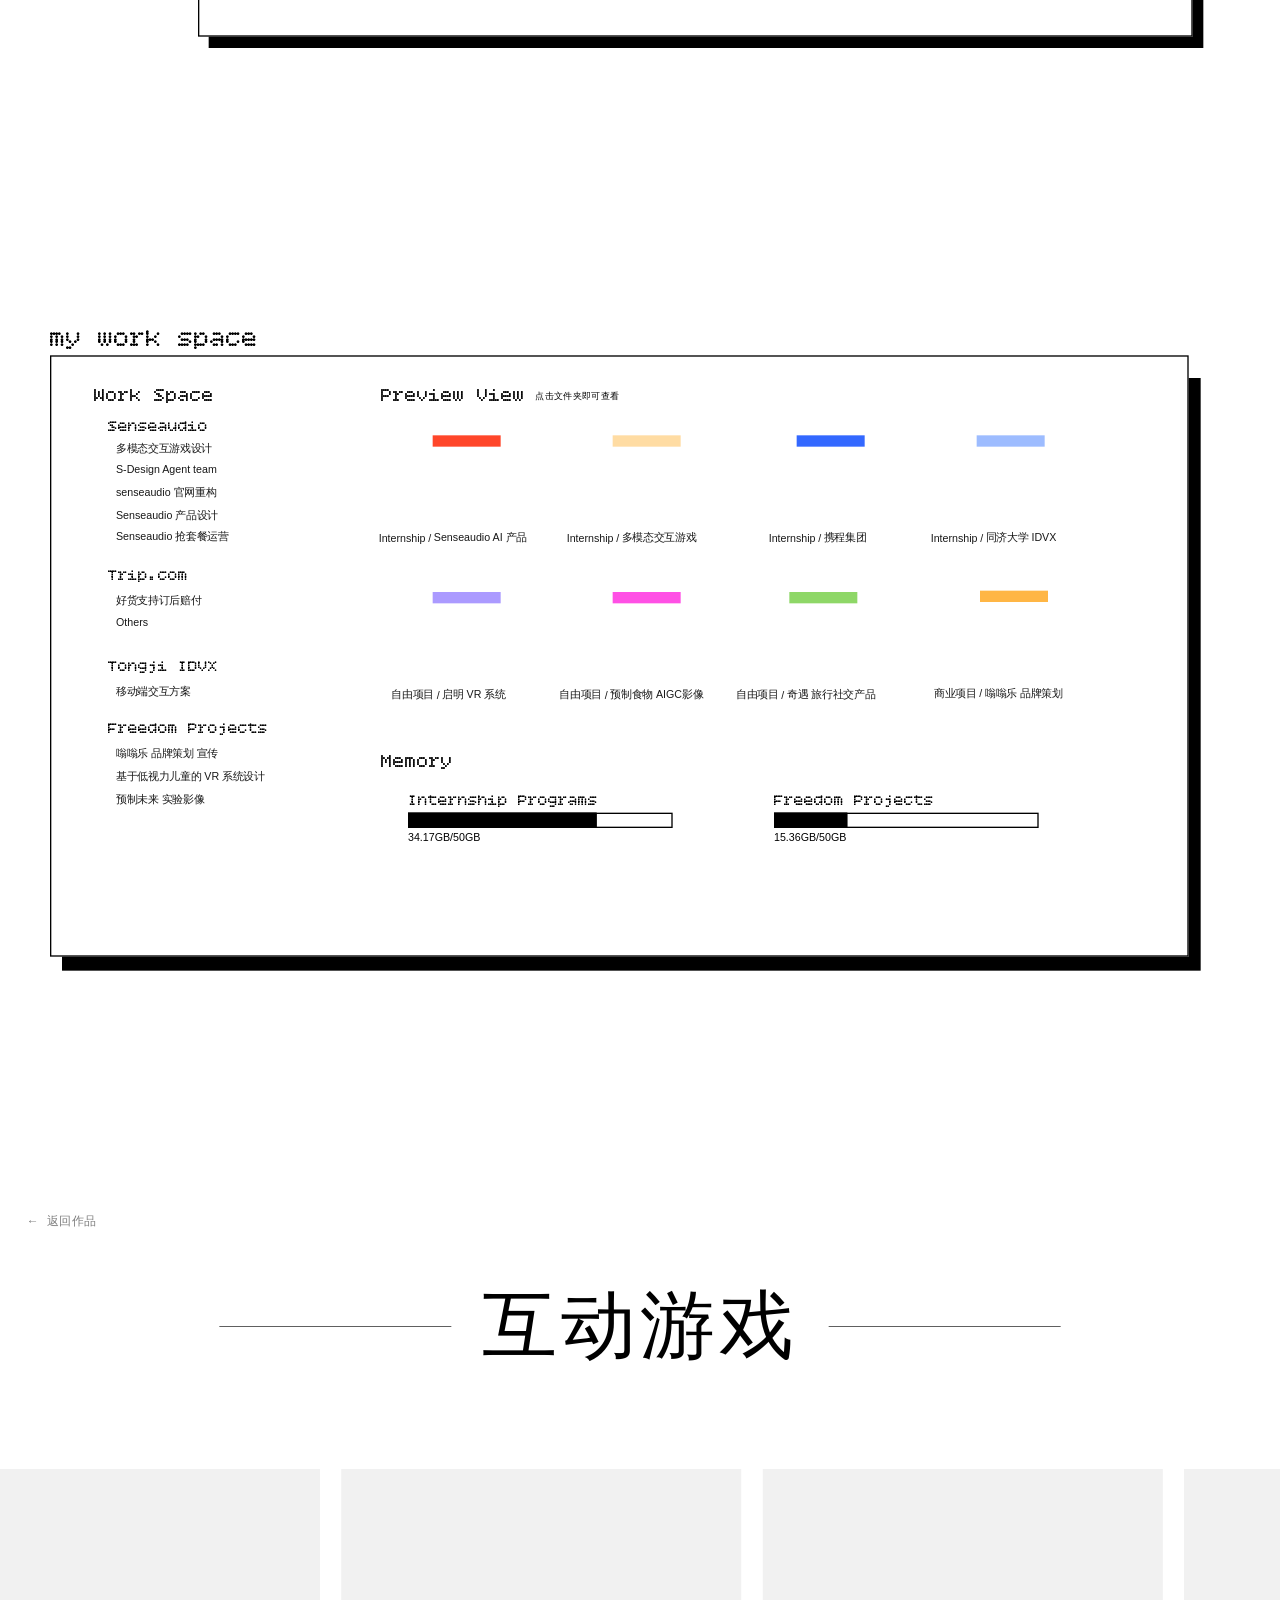
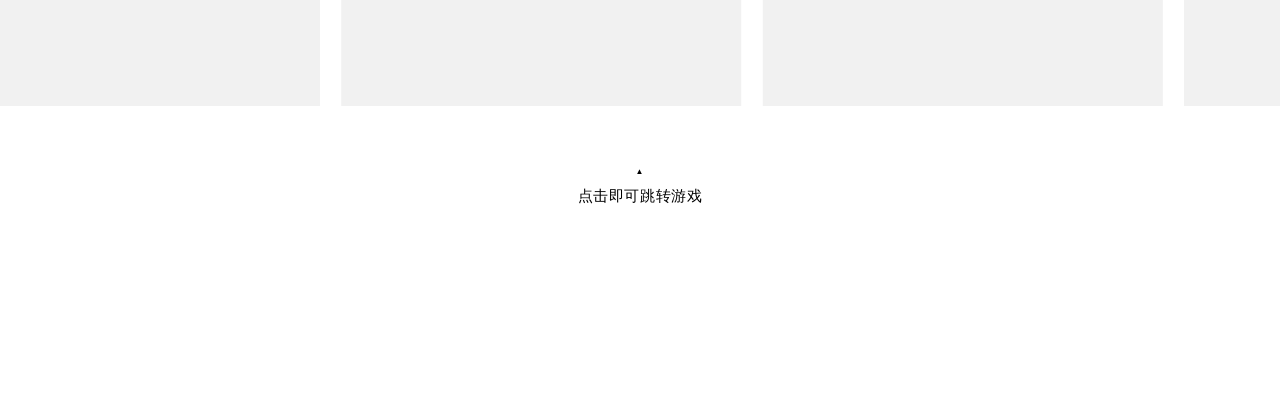
==== commit 0498c871: "feat: link the three game cards to their live Pages URLs" ====
--- a/index.html
+++ b/index.html
@@ -1,5 +1,5 @@
 <!doctype html>
-<html lang="zh-CN"><head><meta charset="UTF-8"/><meta name="viewport" content="width=device-width,initial-scale=1.0"/><meta name="theme-color" content="#ffffff"/><meta name="description" content="Sunny's Portfolio — AI 产品设计、交互设计与创意项目。"/><title>Sunny's Portfolio</title>  <script type="module" crossorigin src="/assets/main-BbFAC8xW.js"></script>
+<html lang="zh-CN"><head><meta charset="UTF-8"/><meta name="viewport" content="width=device-width,initial-scale=1.0"/><meta name="theme-color" content="#ffffff"/><meta name="description" content="Sunny's Portfolio — AI 产品设计、交互设计与创意项目。"/><title>Sunny's Portfolio</title>  <script type="module" crossorigin src="/assets/main-CEelcIk_.js"></script>
   <link rel="modulepreload" crossorigin href="/assets/client-C2z1imTY.js">
   <link rel="stylesheet" crossorigin href="/assets/main-D_kOw536.css">
 </head><body><div id="root"></div></body></html>
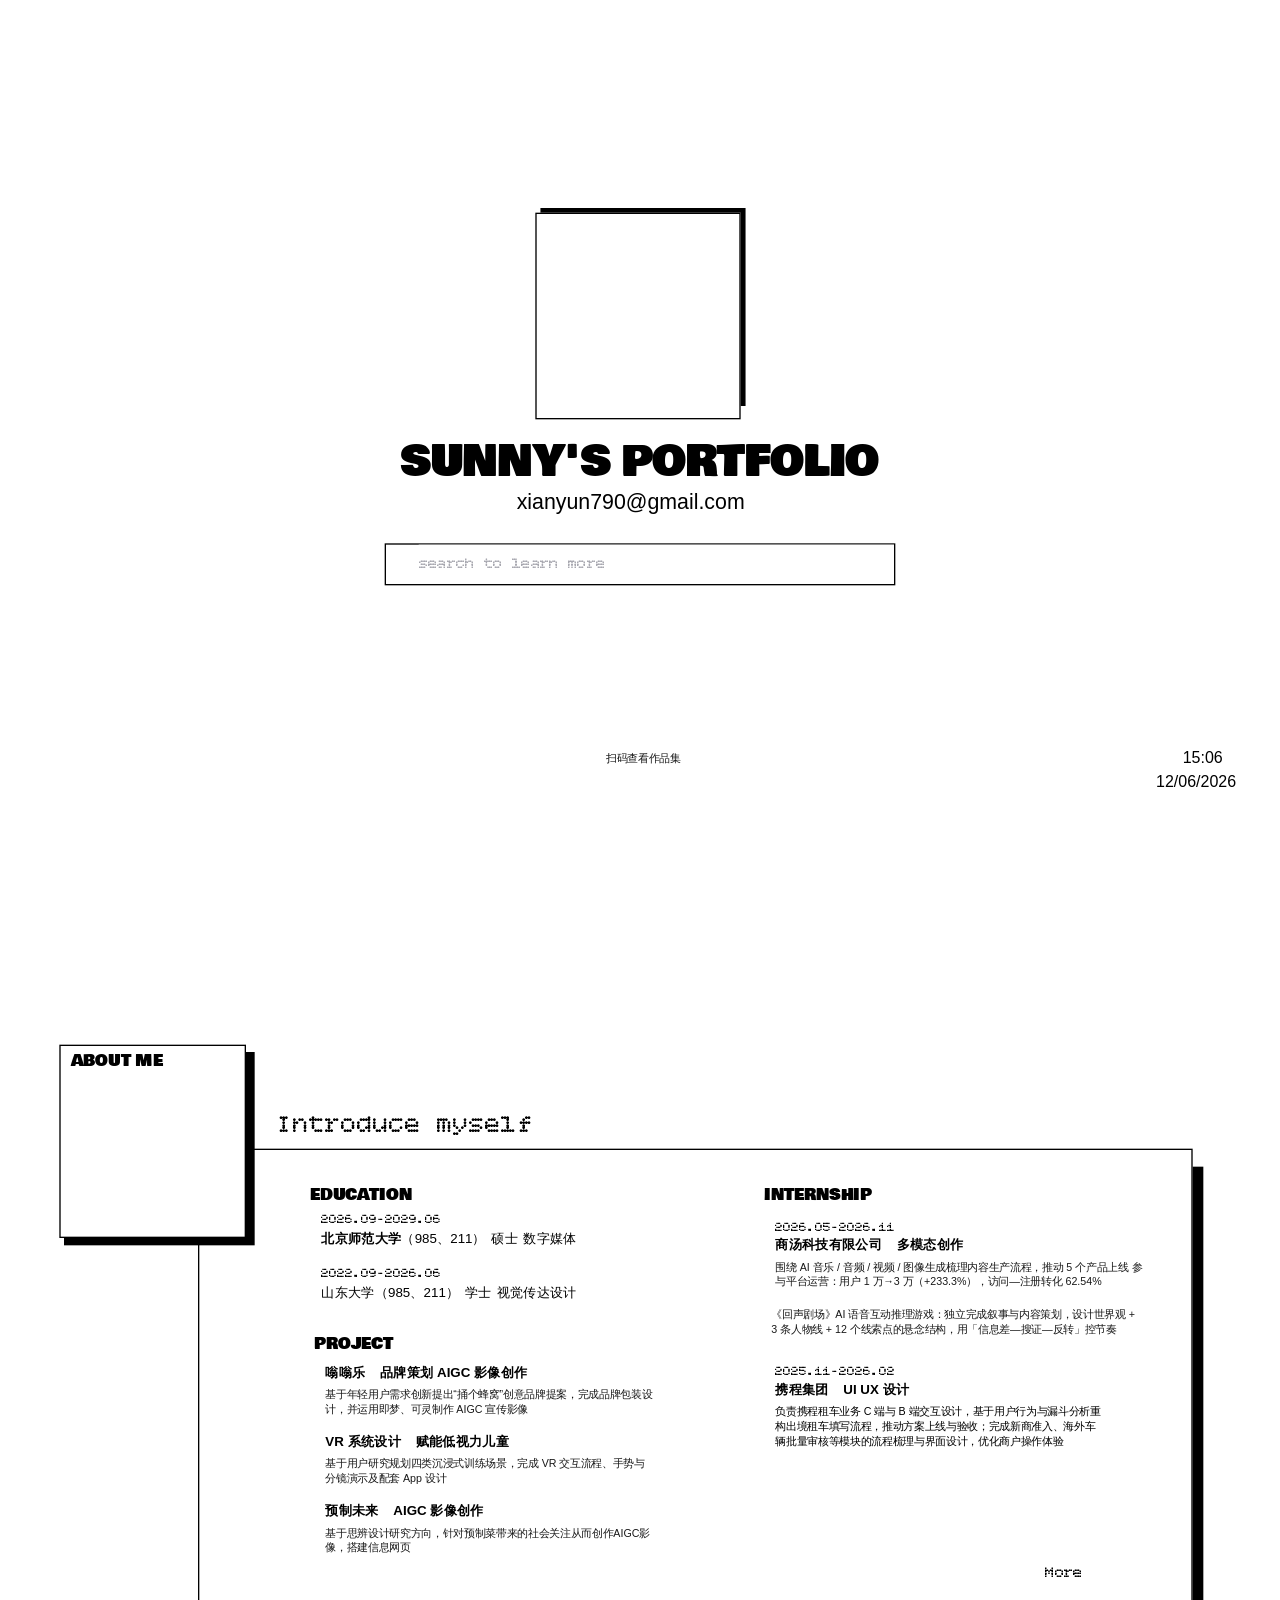
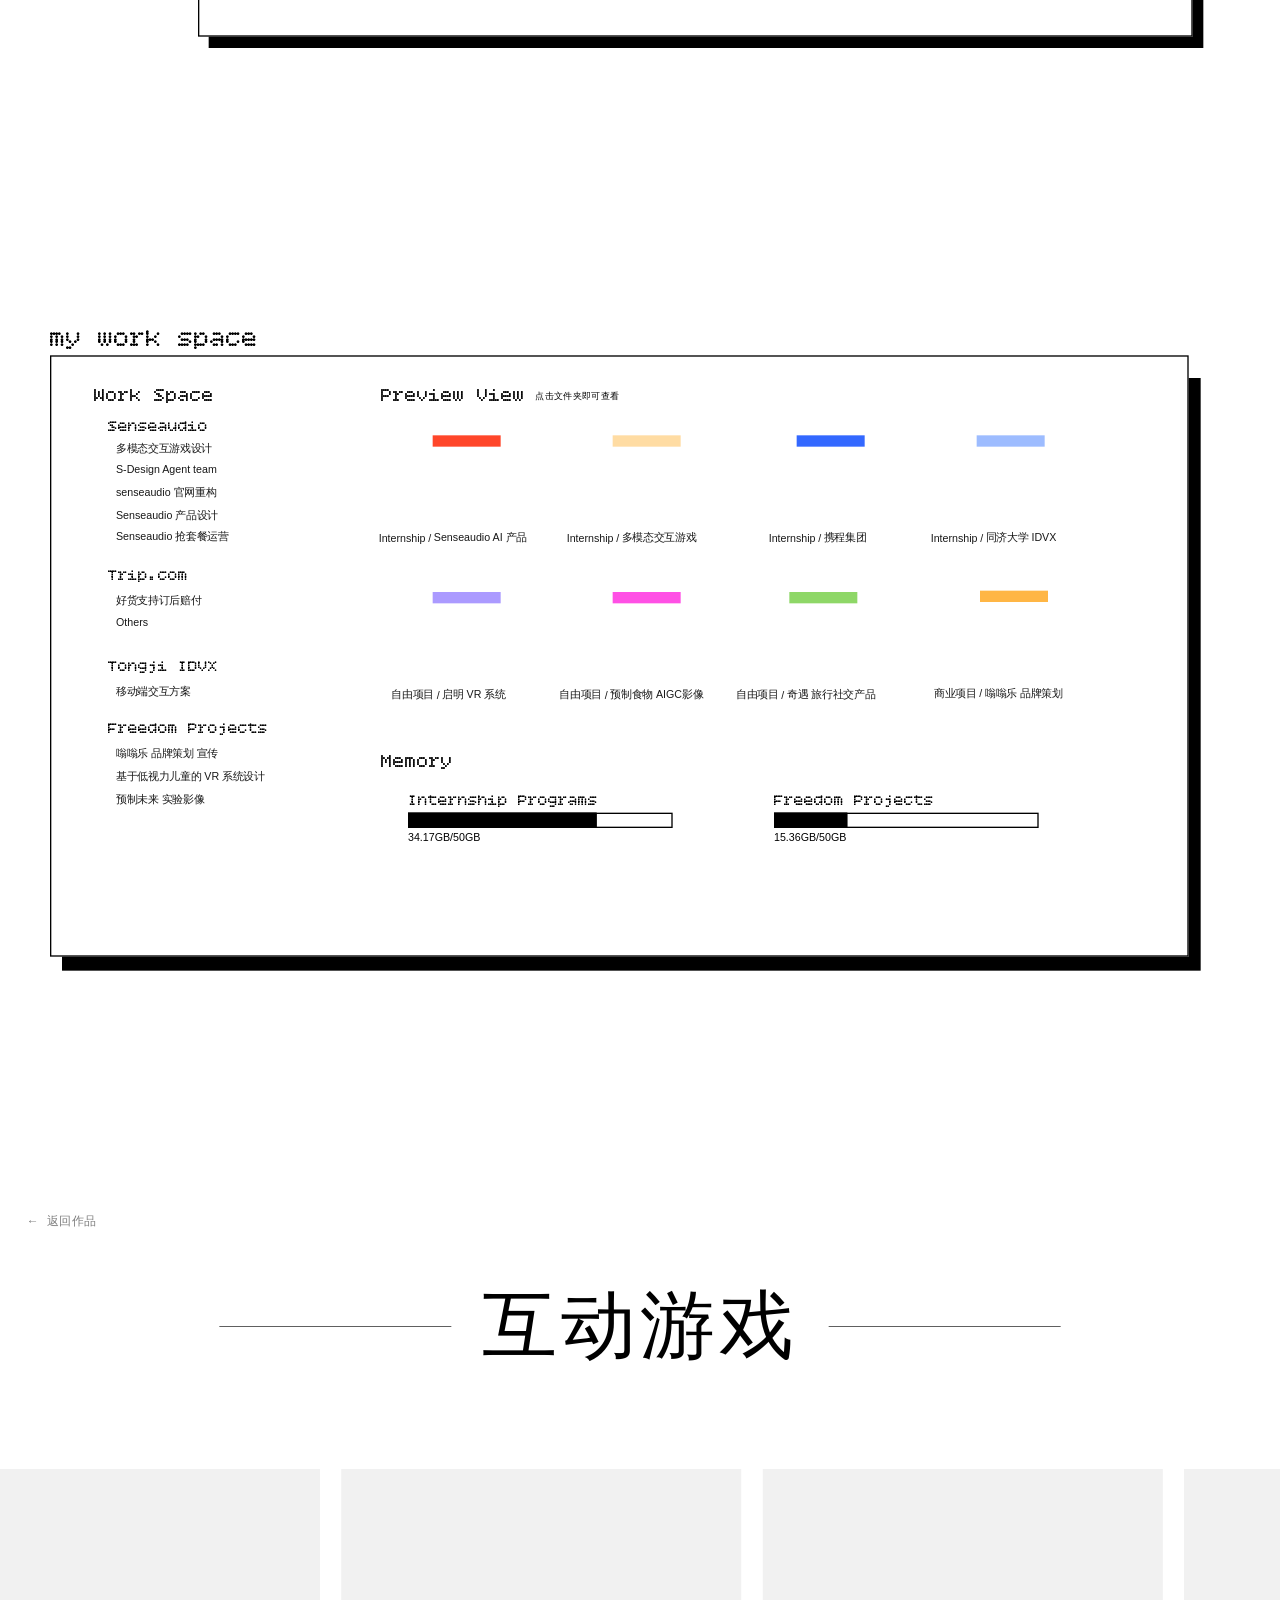
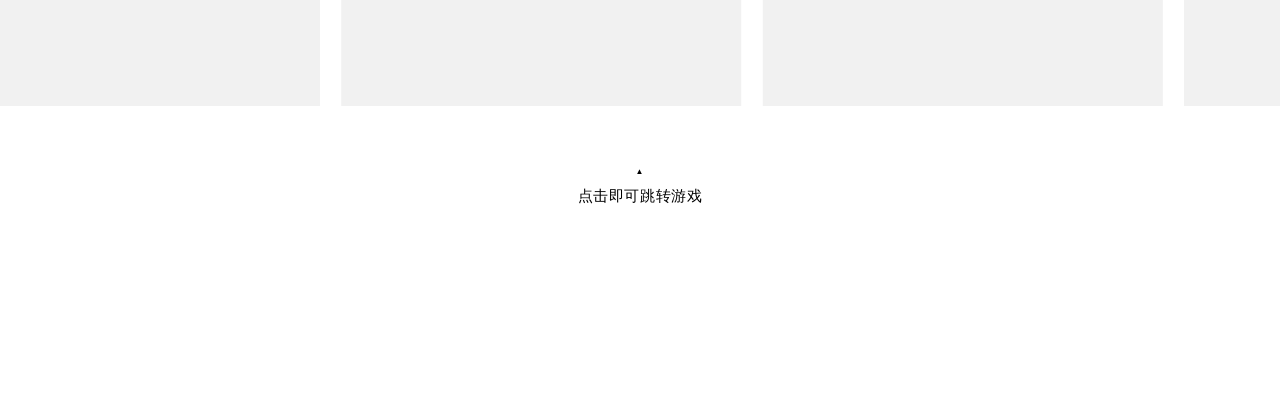
==== commit fb308bbf: "fix: centre the 扫码查看作品集 caption under the QR" ====
--- a/index.html
+++ b/index.html
@@ -1,5 +1,5 @@
 <!doctype html>
-<html lang="zh-CN"><head><meta charset="UTF-8"/><meta name="viewport" content="width=device-width,initial-scale=1.0"/><meta name="theme-color" content="#ffffff"/><meta name="description" content="Sunny's Portfolio — AI 产品设计、交互设计与创意项目。"/><title>Sunny's Portfolio</title>  <script type="module" crossorigin src="/assets/main-CEelcIk_.js"></script>
+<html lang="zh-CN"><head><meta charset="UTF-8"/><meta name="viewport" content="width=device-width,initial-scale=1.0"/><meta name="theme-color" content="#ffffff"/><meta name="description" content="Sunny's Portfolio — AI 产品设计、交互设计与创意项目。"/><title>Sunny's Portfolio</title>  <script type="module" crossorigin src="/assets/main-BVVEQhLI.js"></script>
   <link rel="modulepreload" crossorigin href="/assets/client-C2z1imTY.js">
-  <link rel="stylesheet" crossorigin href="/assets/main-D_kOw536.css">
+  <link rel="stylesheet" crossorigin href="/assets/main-Bpfu1uPX.css">
 </head><body><div id="root"></div></body></html>
--- a/assets/main-Bpfu1uPX.css
+++ b/assets/main-Bpfu1uPX.css
@@ -0,0 +1 @@
+@font-face{font-family:Bitcount Grid Single;font-style:normal;font-weight:400;font-display:swap;src:url(/assets/font-0.woff2) format("woff2")}@font-face{font-family:Bowlby One SC;font-style:normal;font-weight:400;font-display:swap;src:url(/assets/font-1.woff2) format("woff2")}.design-1{background:#fff;position:relative;width:100%;height:100%}.design-2{position:absolute;align-content:stretch;display:flex;flex-direction:column;gap:34.625px;height:258px;align-items:flex-start;left:416px;top:777px;width:1007px}.design-3{align-content:stretch;display:flex;gap:40.395px;align-items:center;position:relative;flex-shrink:0;width:100%}.design-4{position:relative;flex-shrink:0;width:7.213px;height:7.213px}.design-5{position:absolute;display:block;inset:0;max-width:none;width:100%;height:100%}.design-6{transform:translateY(-50%);word-break:break-word;position:absolute;display:flex;flex-direction:column;font-family:Bowlby One SC,PingFang SC,sans-serif;font-weight:400;justify-content:center;line-height:0;left:calc(50% - 360px);font-style:normal;font-size:64px;color:#000;top:557.5px;letter-spacing:-1.28px;text-transform:uppercase;white-space:nowrap}.design-7{line-height:46.895px}.design-8{word-break:break-word;position:absolute;align-content:stretch;display:flex;flex-direction:column;font-family:PingFang SC,PingFang SC,sans-serif;font-weight:400;gap:12px;align-items:center;line-height:0;left:1734px;font-style:normal;font-size:24px;color:#000;top:990px;text-transform:uppercase;width:140px}.design-9{display:flex;flex-direction:column;justify-content:center;position:relative;flex-shrink:0;text-align:center;width:100%}.design-10{line-height:24px}.design-11{display:flex;flex-direction:column;justify-content:center;position:relative;flex-shrink:0;width:100%}.design-12{transform:translateY(-50%);word-break:break-word;position:absolute;display:flex;flex-direction:column;font-family:PingFang SC,PingFang SC,sans-serif;font-weight:400;justify-content:center;line-height:0;left:775px;text-transform:lowercase;font-style:normal;font-size:32px;color:#000;top:618px;white-space:nowrap}.design-13{cursor:pointer;line-height:24px}.design-14{position:absolute;display:contents;left:577px;top:680px}.design-15{transform:translateY(-50%);word-break:break-word;position:absolute;display:flex;flex-direction:column;font-family:Bitcount Grid Single,PingFang SC,sans-serif;font-weight:400;justify-content:center;line-height:0;left:630px;text-transform:lowercase;font-style:normal;color:#a8a8b0;font-size:24px;top:712px;white-space:nowrap}.design-16{line-height:32px}.design-17{position:absolute;border-width:2px;border-color:#000;border-style:solid;height:63px;left:577px;top:680px;width:766px}.design-18{position:absolute;left:586px;width:33px;height:33px;top:695px}.design-19{position:absolute;display:contents;left:803px;top:177px}.design-20{position:absolute;background:#000;border-width:.949px;border-color:#000;border-style:solid;height:297px;left:811px;top:177px;width:307px}.design-21{position:absolute;background:#fff;border-width:2px;border-color:#000;border-style:solid;height:310px;left:803px;top:184px;width:308px}.design-22{position:absolute;left:811px;width:293px;height:293px;top:193px}.design-23{position:absolute;inset:0;overflow:hidden;pointer-events:none}.design-24{position:absolute;height:133.84%;left:-.03%;max-width:none;top:-33.84%;width:100.05%}.design-25{position:absolute;background:#000;border-width:0;border-color:#000;border-style:solid;height:722px;left:313px;top:265px;width:1492px}.design-26{position:absolute;background:#fff;border-width:2px;border-color:#000;border-style:solid;height:732px;left:297px;top:238px;width:1492px}.design-27{transform:translateY(-50%);word-break:break-word;position:absolute;display:flex;flex-direction:column;font-family:Bowlby One SC,PingFang SC,sans-serif;font-weight:400;height:53px;justify-content:center;line-height:0;left:calc(50% - 495px);font-style:normal;font-size:24px;color:#000;top:306.5px;text-transform:uppercase;width:177px}.design-28{transform:translateY(-50%);word-break:break-word;position:absolute;display:flex;flex-direction:column;font-family:Bowlby One SC,PingFang SC,sans-serif;font-weight:400;height:53px;justify-content:center;line-height:0;left:calc(50% + 186px);font-style:normal;font-size:24px;color:#000;top:306.5px;text-transform:uppercase;width:256px}.design-29{transform:translateY(-50%);word-break:break-word;position:absolute;display:flex;flex-direction:column;font-family:Bowlby One SC,PingFang SC,sans-serif;font-weight:400;height:53px;justify-content:center;line-height:0;left:calc(50% - 489px);font-style:normal;font-size:24px;color:#000;top:530.5px;text-transform:uppercase;width:256px}.design-30{position:absolute;display:contents;left:89px;top:82px}.design-31{position:absolute;background:#000;border-width:0;border-color:#000;border-style:solid;height:290px;left:96px;top:93px;width:286px}.design-32{position:absolute;background:#fff;border-width:2px;border-color:#000;border-style:solid;height:290px;left:89px;top:82px;width:280px}.design-33{transform:translateY(-50%);word-break:break-word;position:absolute;display:flex;flex-direction:column;font-family:Bowlby One SC,PingFang SC,sans-serif;font-weight:400;justify-content:center;line-height:0;left:calc(50% - 854px);font-style:normal;font-size:24px;color:#000;top:105.5px;text-transform:uppercase;width:156px}.design-34{position:absolute;height:234px;left:106px;top:123px;width:247px}.design-35{position:absolute;height:124.1%;left:-5.71%;max-width:none;top:-24.1%;width:117.71%}.design-36{word-break:break-word;position:absolute;font-family:Bitcount Grid Single,PingFang SC,sans-serif;font-weight:400;line-height:normal;left:415px;font-style:normal;font-size:40px;color:#000;top:179px;white-space:nowrap}.design-37{position:absolute;display:contents;left:465px;top:414px}.design-38{word-break:break-word;position:absolute;font-family:Bitcount Grid Single,PingFang SC,sans-serif;font-weight:400;line-height:normal;left:482px;font-style:normal;font-size:20px;color:#000;top:414px;white-space:nowrap}.design-39{position:absolute;display:flex;align-items:center;justify-content:center;left:465px;width:11.314px;height:11.314px;top:418px}.design-40{transform:rotate(-45deg);flex:none}.design-41{position:relative;width:8px;height:8px}.design-42{position:absolute;display:contents;left:482px;top:434px}.design-43{word-break:break-word;position:absolute;align-content:stretch;display:flex;font-family:PingFang SC,PingFang SC,sans-serif;font-weight:400;gap:8px;align-items:center;line-height:normal;left:482px;font-style:normal;font-size:20px;color:#000;top:441px;white-space:nowrap}.design-44{position:relative;flex-shrink:0}.design-45{position:absolute;height:36px;left:882px;top:434px;width:37px}.design-46{position:absolute;inset:0;max-width:none;object-fit:cover;pointer-events:none;width:100%;height:100%}.design-47{position:absolute;display:contents;left:465px;top:333px}.design-48{word-break:break-word;position:absolute;font-family:Bitcount Grid Single,PingFang SC,sans-serif;font-weight:400;line-height:normal;left:482px;font-style:normal;font-size:20px;color:#000;top:333px;white-space:nowrap}.design-49{position:absolute;display:flex;align-items:center;justify-content:center;left:465px;width:11.314px;height:11.314px;top:337px}.design-50{position:absolute;display:contents;left:482px;top:357px}.design-51{word-break:break-word;position:absolute;align-content:stretch;display:flex;font-family:PingFang SC,PingFang SC,sans-serif;font-weight:400;gap:8px;align-items:center;left:482px;font-style:normal;font-size:20px;color:#000;top:360px;white-space:nowrap}.design-52{line-height:0;position:relative;flex-shrink:0}.design-53{font-family:PingFang SC,PingFang SC,sans-serif;font-weight:600;line-height:normal}.design-54{line-height:normal}.design-55{line-height:normal;position:relative;flex-shrink:0}.design-56{position:absolute;height:33px;left:883px;top:357px;width:36px}.design-57{position:absolute;height:102.46%;left:0;max-width:none;top:-2.46%;width:100%}.design-58{position:absolute;display:contents;left:1146px;top:345px}.design-59{word-break:break-word;position:absolute;align-content:stretch;display:flex;font-family:PingFang SC,PingFang SC,sans-serif;font-weight:600;gap:22px;align-items:center;line-height:normal;left:1163px;font-style:normal;font-size:20px;color:#000;top:369px;white-space:nowrap}.design-60{word-break:break-word;position:absolute;font-family:Bitcount Grid Single,PingFang SC,sans-serif;font-weight:400;line-height:normal;left:1163px;font-style:normal;font-size:20px;color:#000;top:345px;white-space:nowrap}.design-61{position:absolute;display:flex;align-items:center;justify-content:center;left:1146px;width:11.314px;height:11.314px;top:349px}.design-62{word-break:break-word;position:absolute;font-family:PingFang SC,PingFang SC,sans-serif;font-weight:400;line-height:normal;left:1163px;font-style:normal;color:#181818;font-size:16px;top:405px;width:552px}.design-63{position:absolute;display:contents;left:471px;top:560px}.design-64{word-break:break-word;position:absolute;align-content:stretch;display:flex;font-family:PingFang SC,PingFang SC,sans-serif;font-weight:600;gap:22px;align-items:center;line-height:normal;left:488px;font-style:normal;font-size:20px;color:#000;top:560px;white-space:nowrap}.design-65{position:absolute;display:flex;align-items:center;justify-content:center;left:471px;width:11.314px;height:11.314px;top:569px}.design-66{transform:rotate(-90deg);flex:none}.design-67{position:relative;width:11.314px;height:11.314px}.design-68{word-break:break-word;position:absolute;font-family:PingFang SC,PingFang SC,sans-serif;font-weight:400;line-height:normal;left:488px;font-style:normal;color:#181818;font-size:16px;top:596px;width:494px}.design-69{position:absolute;display:contents;left:471px;top:664px}.design-70{word-break:break-word;position:absolute;align-content:stretch;display:flex;font-family:PingFang SC,PingFang SC,sans-serif;font-weight:600;gap:22px;align-items:center;line-height:normal;left:488px;font-style:normal;font-size:20px;color:#000;top:664px;white-space:nowrap}.design-71{position:absolute;display:flex;align-items:center;justify-content:center;left:471px;width:11.314px;height:11.314px;top:673px}.design-72{word-break:break-word;position:absolute;font-family:PingFang SC,PingFang SC,sans-serif;font-weight:400;line-height:normal;left:488px;font-style:normal;color:#181818;font-size:16px;top:700px;width:494px}.design-73{position:absolute;display:contents;left:471px;top:768px}.design-74{word-break:break-word;position:absolute;align-content:stretch;display:flex;font-family:PingFang SC,PingFang SC,sans-serif;font-weight:600;gap:22px;align-items:center;line-height:normal;left:488px;font-style:normal;font-size:20px;color:#000;top:768px;white-space:nowrap}.design-75{position:absolute;display:flex;align-items:center;justify-content:center;left:471px;width:11.314px;height:11.314px;top:777px}.design-76{word-break:break-word;position:absolute;font-family:PingFang SC,PingFang SC,sans-serif;font-weight:400;line-height:normal;left:488px;font-style:normal;color:#181818;font-size:16px;top:804px;width:494px}.design-77{position:absolute;display:contents;left:1146px;top:663px}.design-78{word-break:break-word;position:absolute;align-content:stretch;display:flex;font-family:PingFang SC,PingFang SC,sans-serif;font-weight:600;gap:22px;align-items:center;line-height:normal;left:1163px;font-style:normal;font-size:20px;color:#000;top:689px;white-space:nowrap}.design-79{word-break:break-word;position:absolute;font-family:Bitcount Grid Single,PingFang SC,sans-serif;font-weight:400;line-height:normal;left:1163px;font-style:normal;font-size:20px;color:#000;top:663px;white-space:nowrap}.design-80{position:absolute;display:flex;align-items:center;justify-content:center;left:1146px;width:11.314px;height:11.314px;top:667px}.design-81{word-break:break-word;position:absolute;text-transform:capitalize;font-family:PingFang SC,PingFang SC,sans-serif;font-weight:400;line-height:normal;left:1163px;font-style:normal;color:#181818;font-size:16px;top:725px;width:494px}.design-82{position:absolute;display:contents;left:1146px;top:560px}.design-83{word-break:break-word;position:absolute;align-content:stretch;display:flex;font-family:PingFang SC,PingFang SC,sans-serif;font-weight:600;gap:22px;align-items:center;line-height:normal;left:1163px;font-style:normal;font-size:20px;color:#000;top:586px;white-space:nowrap}.design-84{word-break:break-word;position:absolute;font-family:Bitcount Grid Single,PingFang SC,sans-serif;font-weight:400;line-height:normal;left:1163px;font-style:normal;font-size:20px;color:#000;top:560px;white-space:nowrap}.design-85{position:absolute;display:flex;align-items:center;justify-content:center;left:1146px;width:11.314px;height:11.314px;top:564px}.design-86{word-break:break-word;position:absolute;font-family:PingFang SC,PingFang SC,sans-serif;font-weight:400;line-height:normal;left:1163px;font-style:normal;font-size:16px;color:#000;top:622px;width:494px}.design-87{position:absolute;align-content:stretch;display:flex;gap:2px;align-items:center;left:1568px;top:861px}.design-88{word-break:break-word;font-family:Bitcount Grid Single,PingFang SC,sans-serif;font-weight:400;line-height:normal;font-style:normal;position:relative;flex-shrink:0;font-size:24px;color:#000;white-space:nowrap}.design-89{display:flex;align-items:center;justify-content:center;position:relative;flex-shrink:0;width:11.314px;height:11.314px}.design-90{position:absolute;background:#000;border-width:0;border-color:#000;border-style:solid;height:889px;left:93px;top:132px;width:1708px}.design-91{position:absolute;background:#fff;border-width:2px;border-color:#000;border-style:solid;height:902px;left:75px;top:98px;width:1708px}.design-92{word-break:break-word;position:absolute;font-family:Bitcount Grid Single,PingFang SC,sans-serif;font-weight:400;line-height:normal;left:75px;font-style:normal;font-size:40px;color:#000;top:50px;white-space:nowrap}.design-93{position:absolute;height:898px;left:479.87px;top:100px;width:0}.design-94{position:absolute;inset:0 -1px}.design-95{display:block;max-width:none;width:100%;height:100%}.design-96{position:absolute;display:contents;left:114px;top:141.57px}.design-97{word-break:break-word;position:absolute;font-family:Bitcount Grid Single,PingFang SC,sans-serif;font-weight:400;line-height:normal;left:141.66px;font-style:normal;font-size:29.696px;color:#000;top:141.57px;white-space:nowrap}.design-98{position:absolute;display:flex;align-items:center;justify-content:center;left:114px;width:14.223px;height:14.223px;top:153.29px}.design-99{transform:rotate(-135deg);flex:none}.design-100{position:relative;width:10.057px;height:10.057px}.design-101{position:absolute;display:contents;left:544px;top:141.57px}.design-102{transform:translateY(-50%);word-break:break-word;position:absolute;display:flex;flex-direction:column;font-family:Bitcount Grid Single,PingFang SC,sans-serif;font-weight:400;justify-content:center;line-height:0;left:571.66px;font-style:normal;font-size:29.696px;color:#000;top:159.57px;white-space:nowrap}.design-103{position:absolute;display:flex;align-items:center;justify-content:center;left:544px;width:14.223px;height:14.223px;top:153.29px}.design-104{position:absolute;display:contents;left:544px;top:691px}.design-105{transform:translateY(-50%);word-break:break-word;position:absolute;display:flex;flex-direction:column;font-family:Bitcount Grid Single,PingFang SC,sans-serif;font-weight:400;justify-content:center;line-height:0;left:571.66px;font-style:normal;font-size:29.696px;color:#000;top:709px;white-space:nowrap}.design-106{position:absolute;display:flex;align-items:center;justify-content:center;left:544px;width:14.223px;height:14.223px;top:702.72px}.design-107{position:absolute;display:contents;left:114px;top:190px}.design-108{position:absolute;display:contents;left:114px;top:493px}.design-109{position:absolute;display:flex;align-items:center;justify-content:center;left:114px;width:14.223px;height:14.223px;top:555.03px}.design-110{position:absolute;display:contents;left:136.22px;top:493px}.design-111{word-break:break-word;position:absolute;font-family:Bitcount Grid Single,PingFang SC,sans-serif;font-weight:400;line-height:normal;left:162.05px;font-style:normal;font-size:25.143px;color:#000;top:550px;white-space:nowrap}.design-112{position:absolute;height:16.059px;left:136.22px;top:556.17px;width:13.829px}.design-113{position:absolute;inset:-3.11% -3.62%}.design-114{position:absolute;align-content:stretch;display:flex;gap:16px;align-items:center;left:135px;top:592px}.design-115{grid-template-columns:max-content;grid-template-rows:max-content;display:inline-grid;line-height:0;place-items:start;position:relative;flex-shrink:0}.design-116{grid-column:1;height:15.696px;margin-left:0;margin-top:0;position:relative;grid-row:1;width:23px}.design-117{word-break:break-word;font-family:PingFang SC,PingFang SC,sans-serif;font-weight:500;line-height:normal;font-style:normal;position:relative;flex-shrink:0;color:#181818;font-size:16px;width:167px}.design-118{position:absolute;display:contents;left:114px;top:586px}.design-119{position:absolute;display:flex;align-items:center;justify-content:center;left:114px;width:14.223px;height:14.223px;top:648.03px}.design-120{position:absolute;display:contents;left:136.22px;top:586px}.design-121{word-break:break-word;position:absolute;font-family:Bitcount Grid Single,PingFang SC,sans-serif;font-weight:400;line-height:normal;left:162.05px;font-style:normal;font-size:25.143px;color:#000;top:643px;white-space:nowrap}.design-122{position:absolute;height:16.059px;left:136.22px;top:649.17px;width:13.829px}.design-123{position:absolute;align-content:stretch;display:flex;gap:16px;align-items:center;left:135px;top:686px}.design-124{position:absolute;align-content:stretch;display:flex;gap:16px;align-items:center;left:135px;top:720px}.design-125{word-break:break-word;font-family:PingFang SC,PingFang SC,sans-serif;font-weight:500;line-height:normal;font-style:normal;position:relative;flex-shrink:0;color:#181818;font-size:16px;width:234px}.design-126{position:absolute;align-content:stretch;display:flex;gap:16px;align-items:center;left:135px;top:754px}.design-127{position:absolute;display:contents;left:114px;top:357px}.design-128{position:absolute;display:flex;align-items:center;justify-content:center;left:114px;width:14.223px;height:14.223px;top:419.03px}.design-129{position:absolute;display:contents;left:136.22px;top:357px}.design-130{word-break:break-word;position:absolute;font-family:Bitcount Grid Single,PingFang SC,sans-serif;font-weight:400;line-height:normal;left:162.05px;font-style:normal;font-size:25.143px;color:#000;top:414px;white-space:nowrap}.design-131{position:absolute;height:16.059px;left:136.22px;top:420.17px;width:13.829px}.design-132{position:absolute;display:contents;left:135px;top:399px}.design-133{position:absolute;align-content:stretch;display:flex;gap:16px;align-items:center;left:135px;top:456px}.design-134{position:absolute;align-content:stretch;display:flex;gap:16px;align-items:center;left:135px;top:490px}.design-135{position:absolute;display:flex;align-items:center;justify-content:center;left:114px;width:14.223px;height:14.223px;top:195.03px}.design-136{position:absolute;display:contents;left:136.22px;top:190px}.design-137{word-break:break-word;position:absolute;font-family:Bitcount Grid Single,PingFang SC,sans-serif;font-weight:400;line-height:normal;left:162.05px;font-style:normal;font-size:25.143px;color:#000;top:190px;white-space:nowrap}.design-138{position:absolute;height:16.059px;left:136.22px;top:196.17px;width:13.829px}.design-139{position:absolute;display:contents;left:135px;top:232px}.design-140{position:absolute;align-content:stretch;display:flex;gap:16px;align-items:center;left:135px;top:260px}.design-141{position:absolute;align-content:stretch;display:flex;gap:16px;align-items:center;line-height:0;left:135px;top:328px}.design-142{grid-template-columns:max-content;grid-template-rows:max-content;display:inline-grid;place-items:start;position:relative;flex-shrink:0}.design-143{word-break:break-word;font-family:PingFang SC,PingFang SC,sans-serif;font-weight:500;font-style:normal;position:relative;flex-shrink:0;color:#181818;font-size:16px;width:167px}.design-144{text-transform:capitalize;line-height:normal}.design-145{position:absolute;align-content:stretch;display:flex;gap:16px;align-items:center;left:135px;top:360px}.design-146{word-break:break-word;text-transform:capitalize;font-family:PingFang SC,PingFang SC,sans-serif;font-weight:500;line-height:normal;font-style:normal;position:relative;flex-shrink:0;color:#181818;font-size:16px;width:207px}.design-147{position:absolute;display:contents;left:568px;top:215px}.design-148{word-break:break-word;position:absolute;text-transform:capitalize;align-content:stretch;display:flex;font-family:PingFang SC,PingFang SC,sans-serif;font-weight:500;gap:4px;align-items:center;line-height:normal;left:568px;font-style:normal;color:#181818;font-size:16px;top:362px}.design-149{position:relative;flex-shrink:0;width:75px}.design-150{position:relative;flex-shrink:0;width:12px}.design-151{position:relative;flex-shrink:0;width:146px}.design-152{position:absolute;background:#ff462a;height:17px;left:649px;top:218px;width:102px}.design-153{position:absolute;display:contents;left:580px;top:215px}.design-154{position:absolute;height:135px;left:580px;top:215px;width:197.823px}.design-155{position:absolute;height:29px;left:649px;top:255px;width:80px}.design-156{position:absolute;height:258.66%;left:-15.65%;max-width:none;top:-79.27%;width:130.43%}.design-157{position:absolute;height:43.178px;left:625px;overflow:clip;top:287px;width:129px}.design-158{position:absolute;display:contents;inset:0 44.02% 0 0}.design-159{position:absolute;inset:-24.54% 32.48% -35.96% 1.73%;mask-mode:alpha;-webkit-mask-composite:source-in;mask-composite:intersect;mask-clip:no-clip;-webkit-mask-repeat:no-repeat;mask-repeat:no-repeat;-webkit-mask-position:-2.233px 10.594px;mask-position:-2.233px 10.594px;-webkit-mask-size:72.211px 43.178px;mask-size:72.211px 43.178px}.design-160{position:absolute;inset:34.29% 80.61% 37.17% 10.68%}.design-161{position:absolute;inset:34.29% 50.33% 37.17% 40.96%}.design-162{position:absolute;inset:34.29% 89.97% 37.17% .48%}.design-163{position:absolute;inset:34.29% 59.68% 37.17% 30.76%}.design-164{position:absolute;inset:34.29% 69.8% 37.17% 20.08%}.design-165{position:absolute;inset:34.29% 36.08% 37.14% 51.85%}.design-166{position:absolute;inset:34.29% 26.24% 37.14% 63.64%}.design-167{position:absolute;inset:34.29% 15.4% 37.17% 74.48%}.design-168{position:absolute;inset:34.29% 11.87% 37.17% 85.32%}.design-169{position:absolute;inset:34.29% .34% 37.17% 88.99%}.design-170{position:absolute;display:contents;left:1126px;top:215px}.design-171{word-break:break-word;position:absolute;text-transform:capitalize;align-content:stretch;display:flex;font-family:PingFang SC,PingFang SC,sans-serif;font-weight:500;gap:4px;align-items:center;line-height:normal;left:1153px;font-style:normal;color:#181818;font-size:16px;top:362px;width:159px}.design-172{position:relative;flex-shrink:0;width:89px}.design-173{position:absolute;background:#3368ff;height:17px;left:1195px;top:218px;width:102px}.design-174{position:absolute;height:135px;left:1126px;top:215px;width:197.823px}.design-175{position:absolute;height:57px;left:1157px;top:266px;width:157px}.design-176{position:absolute;height:297.41%;left:-18.63%;max-width:none;top:-97.58%;width:134.78%}.design-177{position:absolute;display:contents;left:1396px;top:215px}.design-178{word-break:break-word;position:absolute;text-transform:capitalize;align-content:stretch;display:flex;font-family:PingFang SC,PingFang SC,sans-serif;font-weight:500;gap:4px;align-items:center;line-height:normal;left:1396px;font-style:normal;color:#181818;font-size:16px;top:362px}.design-179{position:relative;flex-shrink:0;width:108px}.design-180{position:absolute;background:#9dbcff;height:17px;left:1465px;top:218px;width:102px}.design-181{position:absolute;height:135px;left:1396px;top:215px;width:197.823px}.design-182{position:absolute;height:87px;left:1446px;top:251px;width:115px}.design-183{position:absolute;height:132%;left:0;max-width:none;top:-13.33%;width:100%}.design-184{position:absolute;display:contents;left:839px;top:450px}.design-185{word-break:break-word;position:absolute;text-transform:capitalize;align-content:stretch;display:flex;font-family:PingFang SC,PingFang SC,sans-serif;font-weight:500;gap:4px;align-items:center;line-height:normal;left:839px;font-style:normal;color:#181818;font-size:16px;top:597px}.design-186{position:relative;flex-shrink:0;width:66px}.design-187{position:relative;flex-shrink:0;width:143px}.design-188{position:absolute;background:#ff50e5;height:17px;left:919px;top:453px;width:102px}.design-189{position:absolute;display:contents;left:850px;top:450px}.design-190{position:absolute;height:135px;left:850px;top:450px;width:197.823px}.design-191{position:absolute;display:contents;left:1104px;top:450px}.design-192{word-break:break-word;position:absolute;text-transform:capitalize;align-content:stretch;display:flex;font-family:PingFang SC,PingFang SC,sans-serif;font-weight:500;gap:4px;align-items:center;line-height:normal;left:1104px;font-style:normal;color:#181818;font-size:16px;top:597px}.design-193{position:absolute;background:#8ed767;height:17px;left:1184px;top:453px;width:102px}.design-194{position:absolute;display:contents;left:1115px;top:450px}.design-195{position:absolute;height:135px;left:1115px;top:450px;width:197.823px}.design-196{position:absolute;display:contents;left:1401px;top:448px}.design-197{word-break:break-word;position:absolute;text-transform:capitalize;align-content:stretch;display:flex;font-family:PingFang SC,PingFang SC,sans-serif;font-weight:500;gap:4px;align-items:center;line-height:normal;left:1401px;font-style:normal;color:#181818;font-size:16px;top:595px}.design-198{position:relative;flex-shrink:0;width:118px}.design-199{position:absolute;background:#ffb645;height:17px;left:1470px;top:451px;width:102px}.design-200{position:absolute;height:135px;left:1401px;top:448px;width:197.823px}.design-201{position:absolute;height:74px;left:1464px;top:489px;width:98px}.design-202{position:absolute;height:248.29%;left:-60.26%;max-width:none;top:-55.93%;width:206.34%}.design-203{position:absolute;display:contents;left:580px;top:450px}.design-204{word-break:break-word;position:absolute;text-transform:capitalize;align-content:stretch;display:flex;font-family:PingFang SC,PingFang SC,sans-serif;font-weight:500;gap:4px;align-items:center;line-height:normal;left:587px;font-style:normal;color:#181818;font-size:16px;top:597px}.design-205{position:absolute;background:#ab9aff;height:17px;left:649px;top:453px;width:102px}.design-206{position:absolute;height:135px;left:580px;top:450px;width:197.823px}.design-207{position:absolute;left:608px;width:158px;height:158px;top:456px}.design-208{position:absolute;height:95px;left:887px;top:482px;width:141px}.design-209{position:absolute;height:114.06%;left:-14.38%;max-width:none;top:-7.49%;width:136.88%}.design-210{position:absolute;display:contents;left:551px;top:752px}.design-211{position:absolute;height:47.613px;left:551px;top:767px;width:41px}.design-212{position:absolute;inset:-2.78% -3.23%}.design-213{position:absolute;display:contents;left:612px;top:752px}.design-214{transform:translateY(-50%);word-break:break-word;position:absolute;display:flex;flex-direction:column;font-family:PingFang SC,PingFang SC,sans-serif;font-weight:400;justify-content:center;line-height:0;left:612px;font-style:normal;font-size:16px;color:#000;top:822px;white-space:nowrap}.design-215{transform:translateY(-50%);word-break:break-word;position:absolute;display:flex;flex-direction:column;font-family:Bitcount Grid Single,PingFang SC,sans-serif;font-weight:400;justify-content:center;line-height:0;left:612px;font-style:normal;font-size:25px;color:#000;top:767px;white-space:nowrap}.design-216{position:absolute;display:contents;left:612px;top:784px}.design-217{position:absolute;border-width:2px;border-color:#000;border-style:solid;height:23px;left:612px;top:784px;width:397px}.design-218{position:absolute;background:#000;border-width:2px;border-color:#000;border-style:solid;height:23px;left:612px;top:784px;width:283px}.design-219{position:absolute;display:contents;left:1100px;top:752px}.design-220{position:absolute;height:47.613px;left:1100px;top:767px;width:41px}.design-221{position:absolute;display:contents;left:1161px;top:752px}.design-222{transform:translateY(-50%);word-break:break-word;position:absolute;display:flex;flex-direction:column;font-family:PingFang SC,PingFang SC,sans-serif;font-weight:400;justify-content:center;line-height:0;left:1161px;font-style:normal;font-size:16px;color:#000;top:822px;white-space:nowrap}.design-223{transform:translateY(-50%);word-break:break-word;position:absolute;display:flex;flex-direction:column;font-family:Bitcount Grid Single,PingFang SC,sans-serif;font-weight:400;justify-content:center;line-height:0;left:1161px;font-style:normal;font-size:25px;color:#000;top:767px;white-space:nowrap}.design-224{position:absolute;display:contents;left:1161px;top:784px}.design-225{position:absolute;border-width:2px;border-color:#000;border-style:solid;height:23px;left:1161px;top:784px;width:397px}.design-226{position:absolute;background:#000;border-width:2px;border-color:#000;border-style:solid;height:23px;left:1161px;top:784px;width:110px}.design-227{position:absolute;height:24.058px;left:1208px;top:522px;width:83.4px}.design-228{position:absolute;inset:-1.56% -.45% -1.56% 0}.design-229{position:absolute;left:1136px;width:72px;height:72px;top:494px}.design-230{word-break:break-word;position:absolute;font-family:PingFang SC,PingFang SC,sans-serif;font-weight:400;line-height:normal;left:803px;font-style:normal;font-size:14px;color:#000;top:150px;white-space:nowrap}.design-a01{position:absolute;display:contents;left:850px;top:215px}.design-a02{word-break:break-word;position:absolute;text-transform:capitalize;align-content:stretch;display:flex;font-family:PingFang SC,PingFang SC,sans-serif;font-weight:500;gap:4px;align-items:center;line-height:normal;left:850px;font-style:normal;color:#181818;font-size:16px;top:362px;width:216px}.design-a03{position:relative;flex-shrink:0;width:118px}.design-a04{position:absolute;background:#ffdca3;height:17px;left:919px;top:218px;width:102px}.design-a05{position:absolute;height:135px;left:850px;top:215px;width:197.823px}.design-a06{position:absolute;height:56px;left:885px;top:266px;width:146px}.design-a07{position:absolute;inset:0;width:100%;height:100%;object-fit:cover}.design-a10{position:absolute;align-content:stretch;display:flex;gap:16px;align-items:center;left:135px;top:228px}.design-a11{word-break:break-word;font-family:PingFang SC,PingFang SC,sans-serif;font-weight:500;line-height:normal;font-style:normal;position:relative;flex-shrink:0;color:#181818;font-size:16px;width:167px}.design-a12{position:absolute;align-content:stretch;display:flex;gap:16px;align-items:center;left:135px;top:294px}.design-a13{word-break:break-word;font-family:PingFang SC,PingFang SC,sans-serif;font-weight:500;line-height:normal;font-style:normal;position:relative;flex-shrink:0;color:#181818;font-size:16px;width:167px}.design-a20{word-break:break-word;position:absolute;font-family:PingFang SC,PingFang SC,sans-serif;font-weight:400;line-height:22px;left:1157px;color:#181818;font-size:16px;top:476px;width:552px}.design-a30{position:absolute;height:182px;left:874px;top:804px;width:182px}.design-a31{width:182px;height:182px;object-fit:contain}.design-a32{word-break:break-word;position:absolute;font-family:PingFang SC,PingFang SC,sans-serif;font-weight:400;line-height:normal;left:874px;font-style:normal;color:#181818;font-size:16px;top:993px;width:182px;text-align:center;white-space:nowrap}*,:before,:after{box-sizing:border-box;border-width:0;border-style:solid;border-color:currentColor}html{scroll-behavior:smooth;scroll-snap-type:y proximity}body{margin:0;background:#fff;color:#000;font-family:PingFang SC,-apple-system,BlinkMacSystemFont,Microsoft YaHei,sans-serif;line-height:1.5;-webkit-font-smoothing:antialiased}h1,h2,h3,p{margin:0}button,input{font:inherit;color:inherit}button{cursor:pointer;background:transparent;padding:0}a{color:inherit;text-decoration:none}img{display:block;max-width:100%}button,a,input{-webkit-tap-highlight-color:transparent}button:focus-visible,a:focus-visible{outline:2px dashed #000;outline-offset:5px}::selection{background:#ded9ff}.pixel{font-family:Bitcount Grid Single,monospace;font-variation-settings:"CRSV" 0,"ELSH" 0,"ELXP" 0}.scene-section{min-height:100vh;min-height:100svh;display:flex;align-items:center;scroll-snap-align:start}.scene{position:relative;width:100%;max-width:1920px;aspect-ratio:16/9;margin-inline:auto;overflow:hidden}.canvas{position:absolute;left:0;top:0;width:1920px;height:1080px;transform:scale(var(--scene-scale));transform-origin:top left}.resume-copy{line-height:22px;text-rendering:optimizeLegibility}.workspace-art{width:100%;height:100%}.search-form{position:absolute;left:577px;top:680px;width:766px;height:63px;display:flex;padding:2px;align-items:stretch}.search-form:focus-within{outline:2px dashed #b9b9c2;outline-offset:7px}.search-form button{width:49px;flex-shrink:0}.search-form input{width:100%;min-width:0;background:#fff;border:0;outline:0;padding:0 14px 0 0;font-family:Bitcount Grid Single,monospace;font-size:24px;line-height:32px;font-variation-settings:"CRSV" 0,"ELSH" 0,"ELXP" 0}.search-form input::placeholder{color:#a8a8b0;opacity:1}.search-form input::-webkit-search-cancel-button{cursor:pointer}.hit-target{position:absolute;background:transparent;border:0}.more-hit{left:1564px;top:852px;width:88px;height:45px}.about-home-hit{left:89px;top:82px;width:280px;height:290px}.all-work-hit{left:109px;top:134px;width:305px;height:46px}.category-hit{left:110px;width:308px;height:35px}.sidebar-hit{left:132px;width:287px;height:30px}.filter-status{position:absolute;top:890px;left:550px;width:1020px;display:flex;justify-content:space-between;align-items:center;font-size:18px}.filter-status button{border-bottom:1px solid;font-size:23px}.desktop-empty{position:absolute;left:580px;top:310px;font-size:30px;line-height:2}.desktop-empty button{font-size:22px;text-decoration:underline}.skip-link{position:fixed;top:12px;left:12px;padding:8px 12px;background:#fff;border:2px solid;z-index:10;transform:translateY(-200%)}.skip-link:focus{transform:none}.mobile-portfolio{display:none}.folder-preview{width:197.823px;height:135px;position:relative;overflow:hidden;flex-shrink:0}.folder-render{position:absolute;width:1920px;height:1080px;pointer-events:none}.paper-card{border:1.5px solid #000;background:#fff;box-shadow:7px 9px #000;padding:22px}.mobile-project span{display:block;font-size:12px;line-height:1.6;text-align:center}.empty-result{text-align:center;padding:40px 0;font-size:14px}.empty-result button{display:block;text-decoration:underline;margin:12px auto}.resume-project{font-weight:600;text-align:left;font-size:14px}.resume-project:hover{text-decoration:underline}.back-top{display:block;text-align:right;font-size:17px;margin-top:30px}.mobile-memory>div{height:12px;border:1px solid}.mobile-memory>div>span{display:block;height:100%;background:#000}.mobile-memory>p{margin:15px 0 4px;font-size:18px}.mobile-memory>small{font-size:10px}.mobile-memory{margin-top:18px}.workspace-mobile-title{font-size:22px;font-weight:400}.mobile-hint{font-size:11px;color:#555;margin-top:4px}.mobile-more{display:block;text-align:right;font-size:20px;margin-top:18px}.category-tabs{display:flex;gap:6px;overflow:auto;margin:20px -10px 22px;padding:3px 10px 10px;scrollbar-width:thin}.category-tabs>button{white-space:nowrap;flex-shrink:0;border:1px solid;padding:5px 8px;font-family:Bitcount Grid Single,monospace;font-size:13px}.category-tabs>button.active{background:#000;color:#fff}.mobile-project-grid{display:grid;grid-template-columns:repeat(2,minmax(0,1fr));gap:22px 10px;margin-bottom:32px}.mobile-project{display:flex;flex-direction:column;align-items:center;min-width:0;gap:10px}.mobile-project .folder-preview{zoom:.67}.date-row{margin-top:14px!important}.desktop-project{position:absolute;display:block;width:251px;height:185px;overflow:visible;background:transparent;border:0;isolation:isolate;transform-origin:center;transition:transform .18s ease;cursor:pointer}.project-render{position:absolute;width:1920px;height:1080px;pointer-events:none}.folder-caption{width:max-content;white-space:nowrap;word-break:normal}.folder-caption>p{width:auto;flex:none}.mobile-project{transition:transform .18s ease;transform-origin:center;cursor:pointer}.desktop-project:focus-visible,.mobile-project:focus-visible{outline:none;transform:scale(1.035)}@media(hover:hover){.desktop-project:hover,.mobile-project:hover{transform:scale(1.035)}}@media(min-width:1921px){.scene-section{min-height:1080px}}@media(max-width:899px){html{scroll-snap-type:none}.desktop-portfolio{display:none}.mobile-portfolio{display:block}.skip-link{display:none}.mobile-cover{min-height:100vh;min-height:100svh;display:flex;align-items:center;flex-direction:column;position:relative;padding:12vh 24px 50px;padding:12svh 24px 50px}.mobile-portrait{width:158px;height:158px;border:1.5px solid;background:#fff;box-shadow:5px -5px #000;padding:4px;margin-bottom:30px}.mobile-portrait>div{width:100%;height:100%;position:relative;overflow:hidden}.mobile-portrait img{position:absolute;width:100.05%;height:133.84%;max-width:none;top:-33.84%;left:-.03%}.mobile-cover h1{font-family:Bowlby One SC,sans-serif;text-transform:uppercase;font-size:clamp(31px,8.7vw,52px);letter-spacing:-.02em;line-height:1.08;text-align:center}.mobile-email{font-size:16px;margin-top:15px}.mobile-search{display:flex;border:1.5px solid;width:100%;max-width:390px;height:46px;margin-top:28px;padding:6px;align-items:center}.mobile-search button{width:28px;flex-shrink:0}.mobile-search button img{width:24px;height:24px}.mobile-search input{min-width:0;width:100%;font-family:Bitcount Grid Single,monospace;font-size:17px;outline:none;border:0;padding:0 4px;background:#fff}.mobile-search input::placeholder{color:#a8a8b0;opacity:1}.mobile-dots{width:100%;max-width:440px;height:100px;margin-top:28px;background-image:radial-gradient(circle,#f0f0f0 1.6px,transparent 1.8px);background-size:25px 22px}.mobile-about-link{font-size:20px;margin-top:auto;padding-top:30px}.mobile-about{padding:30px 22px 55px}.mobile-about-photo{width:138px;background:#fff;border:1.5px solid;padding:6px;box-shadow:5px 5px #000;margin-bottom:30px}.mobile-about-photo strong{display:block;font-family:Bowlby One SC,sans-serif;font-size:14px;text-transform:uppercase;margin-bottom:4px}.mobile-about-photo>div{height:112px;position:relative;overflow:hidden}.mobile-about-photo img{position:absolute;width:117.71%;max-width:none;height:124.1%;left:-5.71%;top:-24.1%}.mobile-about h2{font-size:26px;font-weight:400;margin:0 0 15px}.mobile-about .paper-card h3{font-family:Bowlby One SC,sans-serif;font-size:17px;text-transform:uppercase;margin-top:30px;margin-bottom:12px}.mobile-about .paper-card h3:first-child{margin-top:0}.mobile-about .paper-card p{font-size:13px;line-height:1.8}.mobile-about .paper-card p.pixel{font-size:17px;line-height:1.5}.mobile-about article{margin-bottom:19px}.mobile-about article>p:last-child{margin-top:6px;color:#444}.mobile-work{padding:20px 22px 45px}.mobile-work h2{font-size:28px;font-weight:400;margin-bottom:13px}.mobile-work .paper-card{padding:20px 14px}}@media(prefers-reduced-motion:reduce){html{scroll-behavior:auto}*,:before,:after{animation-duration:.01ms!important;transition-duration:.01ms!important}}
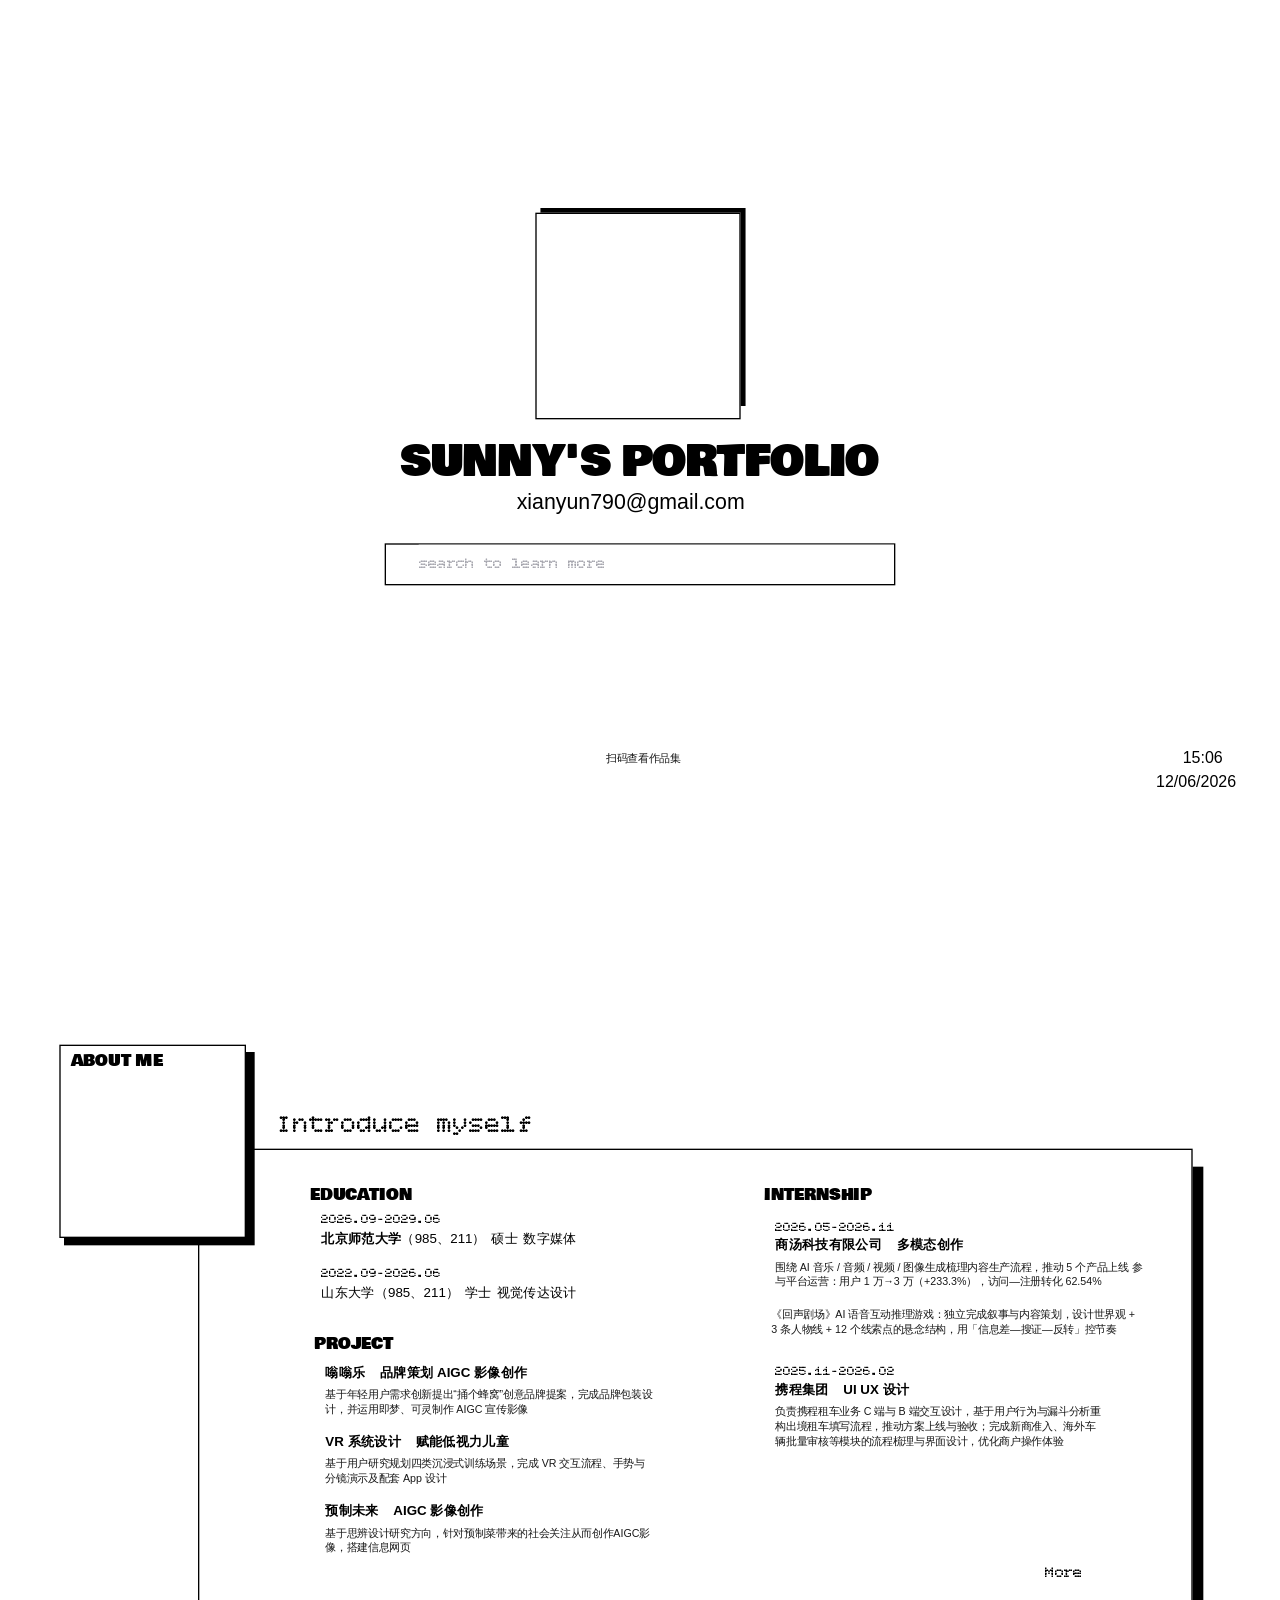
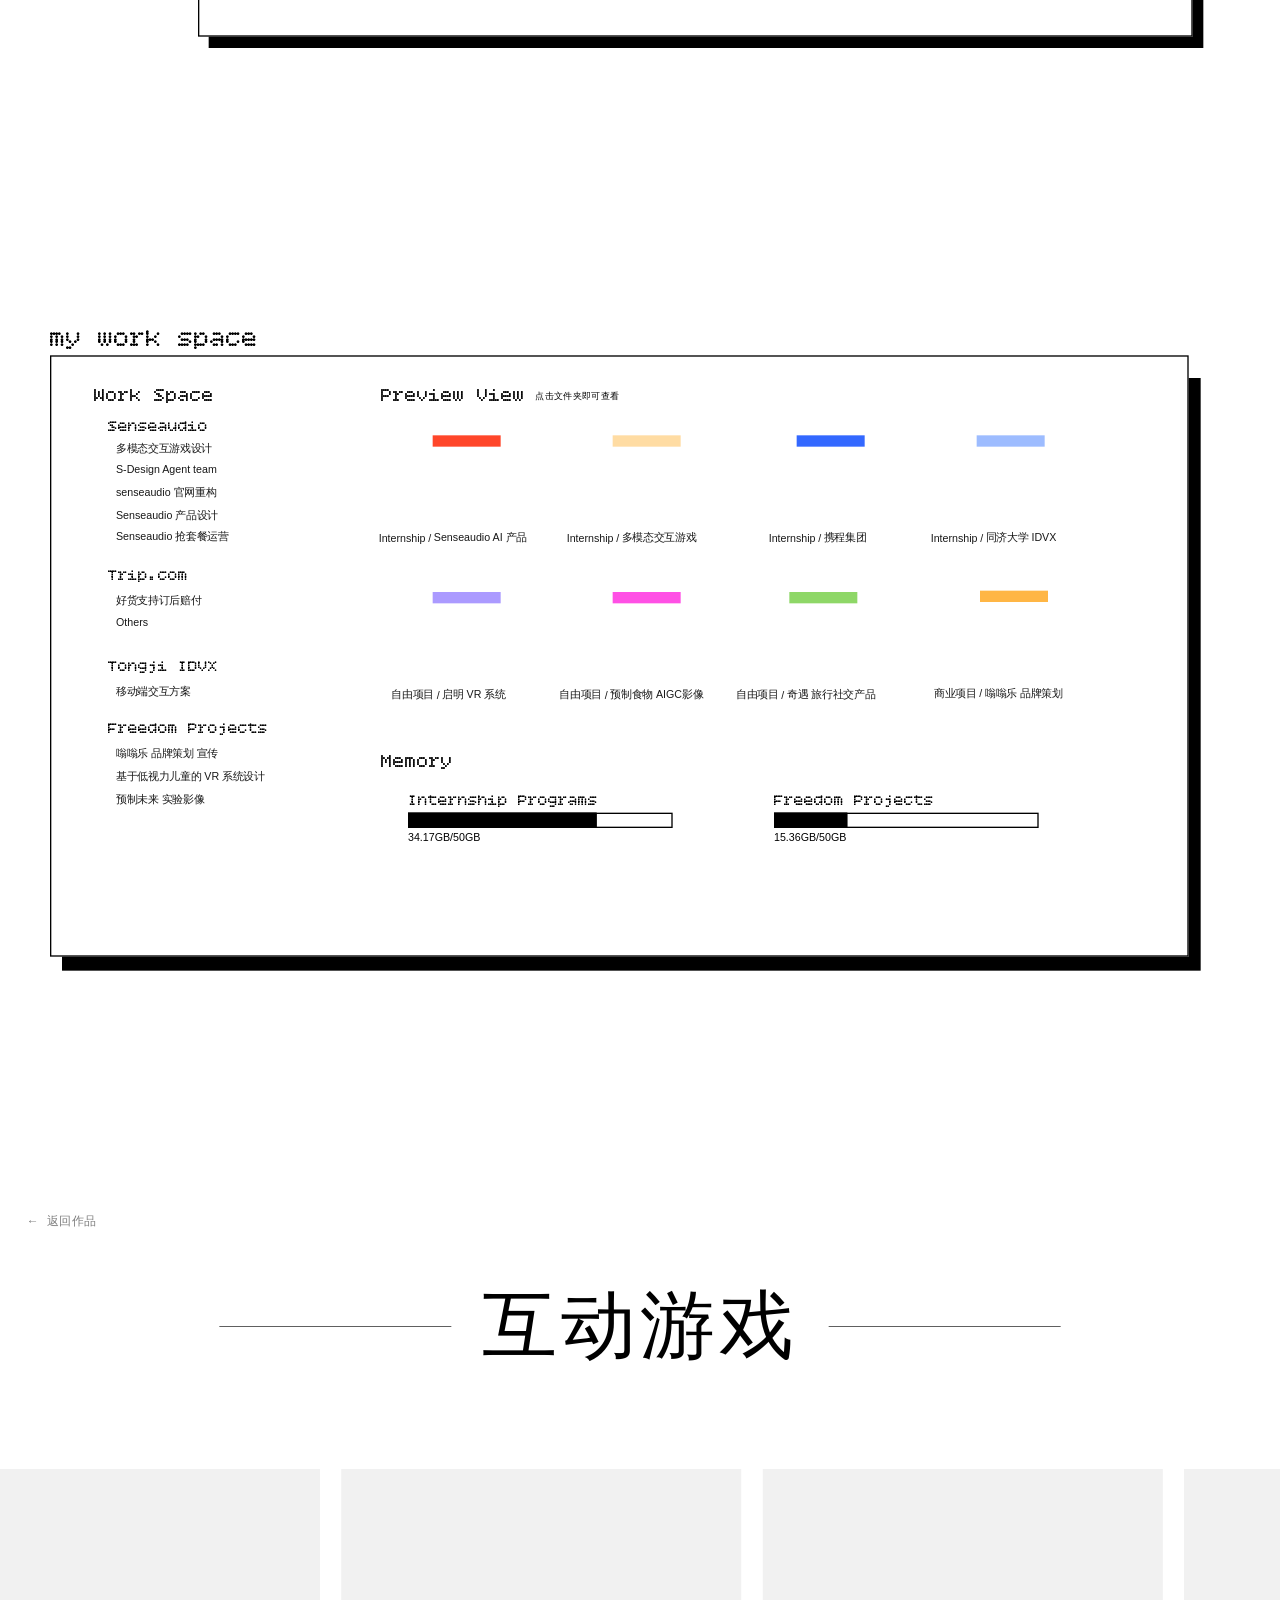
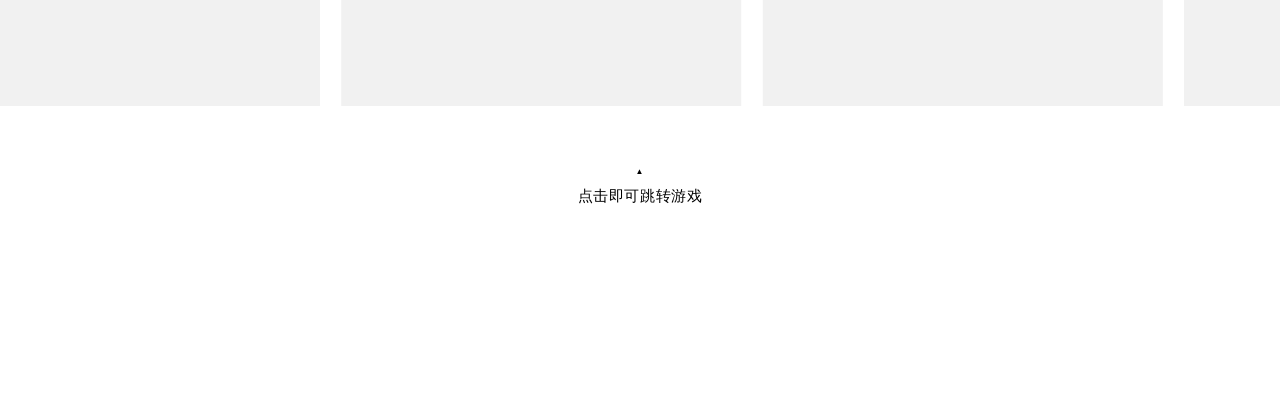
==== commit e830ce81: "style: Trip.com description colour #000 -> #181818" ====
--- a/index.html
+++ b/index.html
@@ -1,5 +1,5 @@
 <!doctype html>
-<html lang="zh-CN"><head><meta charset="UTF-8"/><meta name="viewport" content="width=device-width,initial-scale=1.0"/><meta name="theme-color" content="#ffffff"/><meta name="description" content="Sunny's Portfolio — AI 产品设计、交互设计与创意项目。"/><title>Sunny's Portfolio</title>  <script type="module" crossorigin src="/assets/main-BVVEQhLI.js"></script>
+<html lang="zh-CN"><head><meta charset="UTF-8"/><meta name="viewport" content="width=device-width,initial-scale=1.0"/><meta name="theme-color" content="#ffffff"/><meta name="description" content="Sunny's Portfolio — AI 产品设计、交互设计与创意项目。"/><title>Sunny's Portfolio</title>  <script type="module" crossorigin src="/assets/main-DWz1BJUI.js"></script>
   <link rel="modulepreload" crossorigin href="/assets/client-C2z1imTY.js">
-  <link rel="stylesheet" crossorigin href="/assets/main-Bpfu1uPX.css">
+  <link rel="stylesheet" crossorigin href="/assets/main-CfK6OY_C.css">
 </head><body><div id="root"></div></body></html>
--- a/assets/main-CfK6OY_C.css
+++ b/assets/main-CfK6OY_C.css
@@ -0,0 +1 @@
+@font-face{font-family:Bitcount Grid Single;font-style:normal;font-weight:400;font-display:swap;src:url(/assets/font-0.woff2) format("woff2")}@font-face{font-family:Bowlby One SC;font-style:normal;font-weight:400;font-display:swap;src:url(/assets/font-1.woff2) format("woff2")}.design-1{background:#fff;position:relative;width:100%;height:100%}.design-2{position:absolute;align-content:stretch;display:flex;flex-direction:column;gap:34.625px;height:258px;align-items:flex-start;left:416px;top:777px;width:1007px}.design-3{align-content:stretch;display:flex;gap:40.395px;align-items:center;position:relative;flex-shrink:0;width:100%}.design-4{position:relative;flex-shrink:0;width:7.213px;height:7.213px}.design-5{position:absolute;display:block;inset:0;max-width:none;width:100%;height:100%}.design-6{transform:translateY(-50%);word-break:break-word;position:absolute;display:flex;flex-direction:column;font-family:Bowlby One SC,PingFang SC,sans-serif;font-weight:400;justify-content:center;line-height:0;left:calc(50% - 360px);font-style:normal;font-size:64px;color:#000;top:557.5px;letter-spacing:-1.28px;text-transform:uppercase;white-space:nowrap}.design-7{line-height:46.895px}.design-8{word-break:break-word;position:absolute;align-content:stretch;display:flex;flex-direction:column;font-family:PingFang SC,PingFang SC,sans-serif;font-weight:400;gap:12px;align-items:center;line-height:0;left:1734px;font-style:normal;font-size:24px;color:#000;top:990px;text-transform:uppercase;width:140px}.design-9{display:flex;flex-direction:column;justify-content:center;position:relative;flex-shrink:0;text-align:center;width:100%}.design-10{line-height:24px}.design-11{display:flex;flex-direction:column;justify-content:center;position:relative;flex-shrink:0;width:100%}.design-12{transform:translateY(-50%);word-break:break-word;position:absolute;display:flex;flex-direction:column;font-family:PingFang SC,PingFang SC,sans-serif;font-weight:400;justify-content:center;line-height:0;left:775px;text-transform:lowercase;font-style:normal;font-size:32px;color:#000;top:618px;white-space:nowrap}.design-13{cursor:pointer;line-height:24px}.design-14{position:absolute;display:contents;left:577px;top:680px}.design-15{transform:translateY(-50%);word-break:break-word;position:absolute;display:flex;flex-direction:column;font-family:Bitcount Grid Single,PingFang SC,sans-serif;font-weight:400;justify-content:center;line-height:0;left:630px;text-transform:lowercase;font-style:normal;color:#a8a8b0;font-size:24px;top:712px;white-space:nowrap}.design-16{line-height:32px}.design-17{position:absolute;border-width:2px;border-color:#000;border-style:solid;height:63px;left:577px;top:680px;width:766px}.design-18{position:absolute;left:586px;width:33px;height:33px;top:695px}.design-19{position:absolute;display:contents;left:803px;top:177px}.design-20{position:absolute;background:#000;border-width:.949px;border-color:#000;border-style:solid;height:297px;left:811px;top:177px;width:307px}.design-21{position:absolute;background:#fff;border-width:2px;border-color:#000;border-style:solid;height:310px;left:803px;top:184px;width:308px}.design-22{position:absolute;left:811px;width:293px;height:293px;top:193px}.design-23{position:absolute;inset:0;overflow:hidden;pointer-events:none}.design-24{position:absolute;height:133.84%;left:-.03%;max-width:none;top:-33.84%;width:100.05%}.design-25{position:absolute;background:#000;border-width:0;border-color:#000;border-style:solid;height:722px;left:313px;top:265px;width:1492px}.design-26{position:absolute;background:#fff;border-width:2px;border-color:#000;border-style:solid;height:732px;left:297px;top:238px;width:1492px}.design-27{transform:translateY(-50%);word-break:break-word;position:absolute;display:flex;flex-direction:column;font-family:Bowlby One SC,PingFang SC,sans-serif;font-weight:400;height:53px;justify-content:center;line-height:0;left:calc(50% - 495px);font-style:normal;font-size:24px;color:#000;top:306.5px;text-transform:uppercase;width:177px}.design-28{transform:translateY(-50%);word-break:break-word;position:absolute;display:flex;flex-direction:column;font-family:Bowlby One SC,PingFang SC,sans-serif;font-weight:400;height:53px;justify-content:center;line-height:0;left:calc(50% + 186px);font-style:normal;font-size:24px;color:#000;top:306.5px;text-transform:uppercase;width:256px}.design-29{transform:translateY(-50%);word-break:break-word;position:absolute;display:flex;flex-direction:column;font-family:Bowlby One SC,PingFang SC,sans-serif;font-weight:400;height:53px;justify-content:center;line-height:0;left:calc(50% - 489px);font-style:normal;font-size:24px;color:#000;top:530.5px;text-transform:uppercase;width:256px}.design-30{position:absolute;display:contents;left:89px;top:82px}.design-31{position:absolute;background:#000;border-width:0;border-color:#000;border-style:solid;height:290px;left:96px;top:93px;width:286px}.design-32{position:absolute;background:#fff;border-width:2px;border-color:#000;border-style:solid;height:290px;left:89px;top:82px;width:280px}.design-33{transform:translateY(-50%);word-break:break-word;position:absolute;display:flex;flex-direction:column;font-family:Bowlby One SC,PingFang SC,sans-serif;font-weight:400;justify-content:center;line-height:0;left:calc(50% - 854px);font-style:normal;font-size:24px;color:#000;top:105.5px;text-transform:uppercase;width:156px}.design-34{position:absolute;height:234px;left:106px;top:123px;width:247px}.design-35{position:absolute;height:124.1%;left:-5.71%;max-width:none;top:-24.1%;width:117.71%}.design-36{word-break:break-word;position:absolute;font-family:Bitcount Grid Single,PingFang SC,sans-serif;font-weight:400;line-height:normal;left:415px;font-style:normal;font-size:40px;color:#000;top:179px;white-space:nowrap}.design-37{position:absolute;display:contents;left:465px;top:414px}.design-38{word-break:break-word;position:absolute;font-family:Bitcount Grid Single,PingFang SC,sans-serif;font-weight:400;line-height:normal;left:482px;font-style:normal;font-size:20px;color:#000;top:414px;white-space:nowrap}.design-39{position:absolute;display:flex;align-items:center;justify-content:center;left:465px;width:11.314px;height:11.314px;top:418px}.design-40{transform:rotate(-45deg);flex:none}.design-41{position:relative;width:8px;height:8px}.design-42{position:absolute;display:contents;left:482px;top:434px}.design-43{word-break:break-word;position:absolute;align-content:stretch;display:flex;font-family:PingFang SC,PingFang SC,sans-serif;font-weight:400;gap:8px;align-items:center;line-height:normal;left:482px;font-style:normal;font-size:20px;color:#000;top:441px;white-space:nowrap}.design-44{position:relative;flex-shrink:0}.design-45{position:absolute;height:36px;left:882px;top:434px;width:37px}.design-46{position:absolute;inset:0;max-width:none;object-fit:cover;pointer-events:none;width:100%;height:100%}.design-47{position:absolute;display:contents;left:465px;top:333px}.design-48{word-break:break-word;position:absolute;font-family:Bitcount Grid Single,PingFang SC,sans-serif;font-weight:400;line-height:normal;left:482px;font-style:normal;font-size:20px;color:#000;top:333px;white-space:nowrap}.design-49{position:absolute;display:flex;align-items:center;justify-content:center;left:465px;width:11.314px;height:11.314px;top:337px}.design-50{position:absolute;display:contents;left:482px;top:357px}.design-51{word-break:break-word;position:absolute;align-content:stretch;display:flex;font-family:PingFang SC,PingFang SC,sans-serif;font-weight:400;gap:8px;align-items:center;left:482px;font-style:normal;font-size:20px;color:#000;top:360px;white-space:nowrap}.design-52{line-height:0;position:relative;flex-shrink:0}.design-53{font-family:PingFang SC,PingFang SC,sans-serif;font-weight:600;line-height:normal}.design-54{line-height:normal}.design-55{line-height:normal;position:relative;flex-shrink:0}.design-56{position:absolute;height:33px;left:883px;top:357px;width:36px}.design-57{position:absolute;height:102.46%;left:0;max-width:none;top:-2.46%;width:100%}.design-58{position:absolute;display:contents;left:1146px;top:345px}.design-59{word-break:break-word;position:absolute;align-content:stretch;display:flex;font-family:PingFang SC,PingFang SC,sans-serif;font-weight:600;gap:22px;align-items:center;line-height:normal;left:1163px;font-style:normal;font-size:20px;color:#000;top:369px;white-space:nowrap}.design-60{word-break:break-word;position:absolute;font-family:Bitcount Grid Single,PingFang SC,sans-serif;font-weight:400;line-height:normal;left:1163px;font-style:normal;font-size:20px;color:#000;top:345px;white-space:nowrap}.design-61{position:absolute;display:flex;align-items:center;justify-content:center;left:1146px;width:11.314px;height:11.314px;top:349px}.design-62{word-break:break-word;position:absolute;font-family:PingFang SC,PingFang SC,sans-serif;font-weight:400;line-height:normal;left:1163px;font-style:normal;color:#181818;font-size:16px;top:405px;width:552px}.design-63{position:absolute;display:contents;left:471px;top:560px}.design-64{word-break:break-word;position:absolute;align-content:stretch;display:flex;font-family:PingFang SC,PingFang SC,sans-serif;font-weight:600;gap:22px;align-items:center;line-height:normal;left:488px;font-style:normal;font-size:20px;color:#000;top:560px;white-space:nowrap}.design-65{position:absolute;display:flex;align-items:center;justify-content:center;left:471px;width:11.314px;height:11.314px;top:569px}.design-66{transform:rotate(-90deg);flex:none}.design-67{position:relative;width:11.314px;height:11.314px}.design-68{word-break:break-word;position:absolute;font-family:PingFang SC,PingFang SC,sans-serif;font-weight:400;line-height:normal;left:488px;font-style:normal;color:#181818;font-size:16px;top:596px;width:494px}.design-69{position:absolute;display:contents;left:471px;top:664px}.design-70{word-break:break-word;position:absolute;align-content:stretch;display:flex;font-family:PingFang SC,PingFang SC,sans-serif;font-weight:600;gap:22px;align-items:center;line-height:normal;left:488px;font-style:normal;font-size:20px;color:#000;top:664px;white-space:nowrap}.design-71{position:absolute;display:flex;align-items:center;justify-content:center;left:471px;width:11.314px;height:11.314px;top:673px}.design-72{word-break:break-word;position:absolute;font-family:PingFang SC,PingFang SC,sans-serif;font-weight:400;line-height:normal;left:488px;font-style:normal;color:#181818;font-size:16px;top:700px;width:494px}.design-73{position:absolute;display:contents;left:471px;top:768px}.design-74{word-break:break-word;position:absolute;align-content:stretch;display:flex;font-family:PingFang SC,PingFang SC,sans-serif;font-weight:600;gap:22px;align-items:center;line-height:normal;left:488px;font-style:normal;font-size:20px;color:#000;top:768px;white-space:nowrap}.design-75{position:absolute;display:flex;align-items:center;justify-content:center;left:471px;width:11.314px;height:11.314px;top:777px}.design-76{word-break:break-word;position:absolute;font-family:PingFang SC,PingFang SC,sans-serif;font-weight:400;line-height:normal;left:488px;font-style:normal;color:#181818;font-size:16px;top:804px;width:494px}.design-77{position:absolute;display:contents;left:1146px;top:663px}.design-78{word-break:break-word;position:absolute;align-content:stretch;display:flex;font-family:PingFang SC,PingFang SC,sans-serif;font-weight:600;gap:22px;align-items:center;line-height:normal;left:1163px;font-style:normal;font-size:20px;color:#000;top:689px;white-space:nowrap}.design-79{word-break:break-word;position:absolute;font-family:Bitcount Grid Single,PingFang SC,sans-serif;font-weight:400;line-height:normal;left:1163px;font-style:normal;font-size:20px;color:#000;top:663px;white-space:nowrap}.design-80{position:absolute;display:flex;align-items:center;justify-content:center;left:1146px;width:11.314px;height:11.314px;top:667px}.design-81{word-break:break-word;position:absolute;text-transform:capitalize;font-family:PingFang SC,PingFang SC,sans-serif;font-weight:400;line-height:normal;left:1163px;font-style:normal;color:#181818;font-size:16px;top:725px;width:494px}.design-82{position:absolute;display:contents;left:1146px;top:560px}.design-83{word-break:break-word;position:absolute;align-content:stretch;display:flex;font-family:PingFang SC,PingFang SC,sans-serif;font-weight:600;gap:22px;align-items:center;line-height:normal;left:1163px;font-style:normal;font-size:20px;color:#000;top:586px;white-space:nowrap}.design-84{word-break:break-word;position:absolute;font-family:Bitcount Grid Single,PingFang SC,sans-serif;font-weight:400;line-height:normal;left:1163px;font-style:normal;font-size:20px;color:#000;top:560px;white-space:nowrap}.design-85{position:absolute;display:flex;align-items:center;justify-content:center;left:1146px;width:11.314px;height:11.314px;top:564px}.design-86{word-break:break-word;position:absolute;font-family:PingFang SC,PingFang SC,sans-serif;font-weight:400;line-height:normal;left:1163px;font-style:normal;font-size:16px;color:#181818;top:622px;width:494px}.design-87{position:absolute;align-content:stretch;display:flex;gap:2px;align-items:center;left:1568px;top:861px}.design-88{word-break:break-word;font-family:Bitcount Grid Single,PingFang SC,sans-serif;font-weight:400;line-height:normal;font-style:normal;position:relative;flex-shrink:0;font-size:24px;color:#000;white-space:nowrap}.design-89{display:flex;align-items:center;justify-content:center;position:relative;flex-shrink:0;width:11.314px;height:11.314px}.design-90{position:absolute;background:#000;border-width:0;border-color:#000;border-style:solid;height:889px;left:93px;top:132px;width:1708px}.design-91{position:absolute;background:#fff;border-width:2px;border-color:#000;border-style:solid;height:902px;left:75px;top:98px;width:1708px}.design-92{word-break:break-word;position:absolute;font-family:Bitcount Grid Single,PingFang SC,sans-serif;font-weight:400;line-height:normal;left:75px;font-style:normal;font-size:40px;color:#000;top:50px;white-space:nowrap}.design-93{position:absolute;height:898px;left:479.87px;top:100px;width:0}.design-94{position:absolute;inset:0 -1px}.design-95{display:block;max-width:none;width:100%;height:100%}.design-96{position:absolute;display:contents;left:114px;top:141.57px}.design-97{word-break:break-word;position:absolute;font-family:Bitcount Grid Single,PingFang SC,sans-serif;font-weight:400;line-height:normal;left:141.66px;font-style:normal;font-size:29.696px;color:#000;top:141.57px;white-space:nowrap}.design-98{position:absolute;display:flex;align-items:center;justify-content:center;left:114px;width:14.223px;height:14.223px;top:153.29px}.design-99{transform:rotate(-135deg);flex:none}.design-100{position:relative;width:10.057px;height:10.057px}.design-101{position:absolute;display:contents;left:544px;top:141.57px}.design-102{transform:translateY(-50%);word-break:break-word;position:absolute;display:flex;flex-direction:column;font-family:Bitcount Grid Single,PingFang SC,sans-serif;font-weight:400;justify-content:center;line-height:0;left:571.66px;font-style:normal;font-size:29.696px;color:#000;top:159.57px;white-space:nowrap}.design-103{position:absolute;display:flex;align-items:center;justify-content:center;left:544px;width:14.223px;height:14.223px;top:153.29px}.design-104{position:absolute;display:contents;left:544px;top:691px}.design-105{transform:translateY(-50%);word-break:break-word;position:absolute;display:flex;flex-direction:column;font-family:Bitcount Grid Single,PingFang SC,sans-serif;font-weight:400;justify-content:center;line-height:0;left:571.66px;font-style:normal;font-size:29.696px;color:#000;top:709px;white-space:nowrap}.design-106{position:absolute;display:flex;align-items:center;justify-content:center;left:544px;width:14.223px;height:14.223px;top:702.72px}.design-107{position:absolute;display:contents;left:114px;top:190px}.design-108{position:absolute;display:contents;left:114px;top:493px}.design-109{position:absolute;display:flex;align-items:center;justify-content:center;left:114px;width:14.223px;height:14.223px;top:555.03px}.design-110{position:absolute;display:contents;left:136.22px;top:493px}.design-111{word-break:break-word;position:absolute;font-family:Bitcount Grid Single,PingFang SC,sans-serif;font-weight:400;line-height:normal;left:162.05px;font-style:normal;font-size:25.143px;color:#000;top:550px;white-space:nowrap}.design-112{position:absolute;height:16.059px;left:136.22px;top:556.17px;width:13.829px}.design-113{position:absolute;inset:-3.11% -3.62%}.design-114{position:absolute;align-content:stretch;display:flex;gap:16px;align-items:center;left:135px;top:592px}.design-115{grid-template-columns:max-content;grid-template-rows:max-content;display:inline-grid;line-height:0;place-items:start;position:relative;flex-shrink:0}.design-116{grid-column:1;height:15.696px;margin-left:0;margin-top:0;position:relative;grid-row:1;width:23px}.design-117{word-break:break-word;font-family:PingFang SC,PingFang SC,sans-serif;font-weight:500;line-height:normal;font-style:normal;position:relative;flex-shrink:0;color:#181818;font-size:16px;width:167px}.design-118{position:absolute;display:contents;left:114px;top:586px}.design-119{position:absolute;display:flex;align-items:center;justify-content:center;left:114px;width:14.223px;height:14.223px;top:648.03px}.design-120{position:absolute;display:contents;left:136.22px;top:586px}.design-121{word-break:break-word;position:absolute;font-family:Bitcount Grid Single,PingFang SC,sans-serif;font-weight:400;line-height:normal;left:162.05px;font-style:normal;font-size:25.143px;color:#000;top:643px;white-space:nowrap}.design-122{position:absolute;height:16.059px;left:136.22px;top:649.17px;width:13.829px}.design-123{position:absolute;align-content:stretch;display:flex;gap:16px;align-items:center;left:135px;top:686px}.design-124{position:absolute;align-content:stretch;display:flex;gap:16px;align-items:center;left:135px;top:720px}.design-125{word-break:break-word;font-family:PingFang SC,PingFang SC,sans-serif;font-weight:500;line-height:normal;font-style:normal;position:relative;flex-shrink:0;color:#181818;font-size:16px;width:234px}.design-126{position:absolute;align-content:stretch;display:flex;gap:16px;align-items:center;left:135px;top:754px}.design-127{position:absolute;display:contents;left:114px;top:357px}.design-128{position:absolute;display:flex;align-items:center;justify-content:center;left:114px;width:14.223px;height:14.223px;top:419.03px}.design-129{position:absolute;display:contents;left:136.22px;top:357px}.design-130{word-break:break-word;position:absolute;font-family:Bitcount Grid Single,PingFang SC,sans-serif;font-weight:400;line-height:normal;left:162.05px;font-style:normal;font-size:25.143px;color:#000;top:414px;white-space:nowrap}.design-131{position:absolute;height:16.059px;left:136.22px;top:420.17px;width:13.829px}.design-132{position:absolute;display:contents;left:135px;top:399px}.design-133{position:absolute;align-content:stretch;display:flex;gap:16px;align-items:center;left:135px;top:456px}.design-134{position:absolute;align-content:stretch;display:flex;gap:16px;align-items:center;left:135px;top:490px}.design-135{position:absolute;display:flex;align-items:center;justify-content:center;left:114px;width:14.223px;height:14.223px;top:195.03px}.design-136{position:absolute;display:contents;left:136.22px;top:190px}.design-137{word-break:break-word;position:absolute;font-family:Bitcount Grid Single,PingFang SC,sans-serif;font-weight:400;line-height:normal;left:162.05px;font-style:normal;font-size:25.143px;color:#000;top:190px;white-space:nowrap}.design-138{position:absolute;height:16.059px;left:136.22px;top:196.17px;width:13.829px}.design-139{position:absolute;display:contents;left:135px;top:232px}.design-140{position:absolute;align-content:stretch;display:flex;gap:16px;align-items:center;left:135px;top:260px}.design-141{position:absolute;align-content:stretch;display:flex;gap:16px;align-items:center;line-height:0;left:135px;top:328px}.design-142{grid-template-columns:max-content;grid-template-rows:max-content;display:inline-grid;place-items:start;position:relative;flex-shrink:0}.design-143{word-break:break-word;font-family:PingFang SC,PingFang SC,sans-serif;font-weight:500;font-style:normal;position:relative;flex-shrink:0;color:#181818;font-size:16px;width:167px}.design-144{text-transform:capitalize;line-height:normal}.design-145{position:absolute;align-content:stretch;display:flex;gap:16px;align-items:center;left:135px;top:360px}.design-146{word-break:break-word;text-transform:capitalize;font-family:PingFang SC,PingFang SC,sans-serif;font-weight:500;line-height:normal;font-style:normal;position:relative;flex-shrink:0;color:#181818;font-size:16px;width:207px}.design-147{position:absolute;display:contents;left:568px;top:215px}.design-148{word-break:break-word;position:absolute;text-transform:capitalize;align-content:stretch;display:flex;font-family:PingFang SC,PingFang SC,sans-serif;font-weight:500;gap:4px;align-items:center;line-height:normal;left:568px;font-style:normal;color:#181818;font-size:16px;top:362px}.design-149{position:relative;flex-shrink:0;width:75px}.design-150{position:relative;flex-shrink:0;width:12px}.design-151{position:relative;flex-shrink:0;width:146px}.design-152{position:absolute;background:#ff462a;height:17px;left:649px;top:218px;width:102px}.design-153{position:absolute;display:contents;left:580px;top:215px}.design-154{position:absolute;height:135px;left:580px;top:215px;width:197.823px}.design-155{position:absolute;height:29px;left:649px;top:255px;width:80px}.design-156{position:absolute;height:258.66%;left:-15.65%;max-width:none;top:-79.27%;width:130.43%}.design-157{position:absolute;height:43.178px;left:625px;overflow:clip;top:287px;width:129px}.design-158{position:absolute;display:contents;inset:0 44.02% 0 0}.design-159{position:absolute;inset:-24.54% 32.48% -35.96% 1.73%;mask-mode:alpha;-webkit-mask-composite:source-in;mask-composite:intersect;mask-clip:no-clip;-webkit-mask-repeat:no-repeat;mask-repeat:no-repeat;-webkit-mask-position:-2.233px 10.594px;mask-position:-2.233px 10.594px;-webkit-mask-size:72.211px 43.178px;mask-size:72.211px 43.178px}.design-160{position:absolute;inset:34.29% 80.61% 37.17% 10.68%}.design-161{position:absolute;inset:34.29% 50.33% 37.17% 40.96%}.design-162{position:absolute;inset:34.29% 89.97% 37.17% .48%}.design-163{position:absolute;inset:34.29% 59.68% 37.17% 30.76%}.design-164{position:absolute;inset:34.29% 69.8% 37.17% 20.08%}.design-165{position:absolute;inset:34.29% 36.08% 37.14% 51.85%}.design-166{position:absolute;inset:34.29% 26.24% 37.14% 63.64%}.design-167{position:absolute;inset:34.29% 15.4% 37.17% 74.48%}.design-168{position:absolute;inset:34.29% 11.87% 37.17% 85.32%}.design-169{position:absolute;inset:34.29% .34% 37.17% 88.99%}.design-170{position:absolute;display:contents;left:1126px;top:215px}.design-171{word-break:break-word;position:absolute;text-transform:capitalize;align-content:stretch;display:flex;font-family:PingFang SC,PingFang SC,sans-serif;font-weight:500;gap:4px;align-items:center;line-height:normal;left:1153px;font-style:normal;color:#181818;font-size:16px;top:362px;width:159px}.design-172{position:relative;flex-shrink:0;width:89px}.design-173{position:absolute;background:#3368ff;height:17px;left:1195px;top:218px;width:102px}.design-174{position:absolute;height:135px;left:1126px;top:215px;width:197.823px}.design-175{position:absolute;height:57px;left:1157px;top:266px;width:157px}.design-176{position:absolute;height:297.41%;left:-18.63%;max-width:none;top:-97.58%;width:134.78%}.design-177{position:absolute;display:contents;left:1396px;top:215px}.design-178{word-break:break-word;position:absolute;text-transform:capitalize;align-content:stretch;display:flex;font-family:PingFang SC,PingFang SC,sans-serif;font-weight:500;gap:4px;align-items:center;line-height:normal;left:1396px;font-style:normal;color:#181818;font-size:16px;top:362px}.design-179{position:relative;flex-shrink:0;width:108px}.design-180{position:absolute;background:#9dbcff;height:17px;left:1465px;top:218px;width:102px}.design-181{position:absolute;height:135px;left:1396px;top:215px;width:197.823px}.design-182{position:absolute;height:87px;left:1446px;top:251px;width:115px}.design-183{position:absolute;height:132%;left:0;max-width:none;top:-13.33%;width:100%}.design-184{position:absolute;display:contents;left:839px;top:450px}.design-185{word-break:break-word;position:absolute;text-transform:capitalize;align-content:stretch;display:flex;font-family:PingFang SC,PingFang SC,sans-serif;font-weight:500;gap:4px;align-items:center;line-height:normal;left:839px;font-style:normal;color:#181818;font-size:16px;top:597px}.design-186{position:relative;flex-shrink:0;width:66px}.design-187{position:relative;flex-shrink:0;width:143px}.design-188{position:absolute;background:#ff50e5;height:17px;left:919px;top:453px;width:102px}.design-189{position:absolute;display:contents;left:850px;top:450px}.design-190{position:absolute;height:135px;left:850px;top:450px;width:197.823px}.design-191{position:absolute;display:contents;left:1104px;top:450px}.design-192{word-break:break-word;position:absolute;text-transform:capitalize;align-content:stretch;display:flex;font-family:PingFang SC,PingFang SC,sans-serif;font-weight:500;gap:4px;align-items:center;line-height:normal;left:1104px;font-style:normal;color:#181818;font-size:16px;top:597px}.design-193{position:absolute;background:#8ed767;height:17px;left:1184px;top:453px;width:102px}.design-194{position:absolute;display:contents;left:1115px;top:450px}.design-195{position:absolute;height:135px;left:1115px;top:450px;width:197.823px}.design-196{position:absolute;display:contents;left:1401px;top:448px}.design-197{word-break:break-word;position:absolute;text-transform:capitalize;align-content:stretch;display:flex;font-family:PingFang SC,PingFang SC,sans-serif;font-weight:500;gap:4px;align-items:center;line-height:normal;left:1401px;font-style:normal;color:#181818;font-size:16px;top:595px}.design-198{position:relative;flex-shrink:0;width:118px}.design-199{position:absolute;background:#ffb645;height:17px;left:1470px;top:451px;width:102px}.design-200{position:absolute;height:135px;left:1401px;top:448px;width:197.823px}.design-201{position:absolute;height:74px;left:1464px;top:489px;width:98px}.design-202{position:absolute;height:248.29%;left:-60.26%;max-width:none;top:-55.93%;width:206.34%}.design-203{position:absolute;display:contents;left:580px;top:450px}.design-204{word-break:break-word;position:absolute;text-transform:capitalize;align-content:stretch;display:flex;font-family:PingFang SC,PingFang SC,sans-serif;font-weight:500;gap:4px;align-items:center;line-height:normal;left:587px;font-style:normal;color:#181818;font-size:16px;top:597px}.design-205{position:absolute;background:#ab9aff;height:17px;left:649px;top:453px;width:102px}.design-206{position:absolute;height:135px;left:580px;top:450px;width:197.823px}.design-207{position:absolute;left:608px;width:158px;height:158px;top:456px}.design-208{position:absolute;height:95px;left:887px;top:482px;width:141px}.design-209{position:absolute;height:114.06%;left:-14.38%;max-width:none;top:-7.49%;width:136.88%}.design-210{position:absolute;display:contents;left:551px;top:752px}.design-211{position:absolute;height:47.613px;left:551px;top:767px;width:41px}.design-212{position:absolute;inset:-2.78% -3.23%}.design-213{position:absolute;display:contents;left:612px;top:752px}.design-214{transform:translateY(-50%);word-break:break-word;position:absolute;display:flex;flex-direction:column;font-family:PingFang SC,PingFang SC,sans-serif;font-weight:400;justify-content:center;line-height:0;left:612px;font-style:normal;font-size:16px;color:#000;top:822px;white-space:nowrap}.design-215{transform:translateY(-50%);word-break:break-word;position:absolute;display:flex;flex-direction:column;font-family:Bitcount Grid Single,PingFang SC,sans-serif;font-weight:400;justify-content:center;line-height:0;left:612px;font-style:normal;font-size:25px;color:#000;top:767px;white-space:nowrap}.design-216{position:absolute;display:contents;left:612px;top:784px}.design-217{position:absolute;border-width:2px;border-color:#000;border-style:solid;height:23px;left:612px;top:784px;width:397px}.design-218{position:absolute;background:#000;border-width:2px;border-color:#000;border-style:solid;height:23px;left:612px;top:784px;width:283px}.design-219{position:absolute;display:contents;left:1100px;top:752px}.design-220{position:absolute;height:47.613px;left:1100px;top:767px;width:41px}.design-221{position:absolute;display:contents;left:1161px;top:752px}.design-222{transform:translateY(-50%);word-break:break-word;position:absolute;display:flex;flex-direction:column;font-family:PingFang SC,PingFang SC,sans-serif;font-weight:400;justify-content:center;line-height:0;left:1161px;font-style:normal;font-size:16px;color:#000;top:822px;white-space:nowrap}.design-223{transform:translateY(-50%);word-break:break-word;position:absolute;display:flex;flex-direction:column;font-family:Bitcount Grid Single,PingFang SC,sans-serif;font-weight:400;justify-content:center;line-height:0;left:1161px;font-style:normal;font-size:25px;color:#000;top:767px;white-space:nowrap}.design-224{position:absolute;display:contents;left:1161px;top:784px}.design-225{position:absolute;border-width:2px;border-color:#000;border-style:solid;height:23px;left:1161px;top:784px;width:397px}.design-226{position:absolute;background:#000;border-width:2px;border-color:#000;border-style:solid;height:23px;left:1161px;top:784px;width:110px}.design-227{position:absolute;height:24.058px;left:1208px;top:522px;width:83.4px}.design-228{position:absolute;inset:-1.56% -.45% -1.56% 0}.design-229{position:absolute;left:1136px;width:72px;height:72px;top:494px}.design-230{word-break:break-word;position:absolute;font-family:PingFang SC,PingFang SC,sans-serif;font-weight:400;line-height:normal;left:803px;font-style:normal;font-size:14px;color:#000;top:150px;white-space:nowrap}.design-a01{position:absolute;display:contents;left:850px;top:215px}.design-a02{word-break:break-word;position:absolute;text-transform:capitalize;align-content:stretch;display:flex;font-family:PingFang SC,PingFang SC,sans-serif;font-weight:500;gap:4px;align-items:center;line-height:normal;left:850px;font-style:normal;color:#181818;font-size:16px;top:362px;width:216px}.design-a03{position:relative;flex-shrink:0;width:118px}.design-a04{position:absolute;background:#ffdca3;height:17px;left:919px;top:218px;width:102px}.design-a05{position:absolute;height:135px;left:850px;top:215px;width:197.823px}.design-a06{position:absolute;height:56px;left:885px;top:266px;width:146px}.design-a07{position:absolute;inset:0;width:100%;height:100%;object-fit:cover}.design-a10{position:absolute;align-content:stretch;display:flex;gap:16px;align-items:center;left:135px;top:228px}.design-a11{word-break:break-word;font-family:PingFang SC,PingFang SC,sans-serif;font-weight:500;line-height:normal;font-style:normal;position:relative;flex-shrink:0;color:#181818;font-size:16px;width:167px}.design-a12{position:absolute;align-content:stretch;display:flex;gap:16px;align-items:center;left:135px;top:294px}.design-a13{word-break:break-word;font-family:PingFang SC,PingFang SC,sans-serif;font-weight:500;line-height:normal;font-style:normal;position:relative;flex-shrink:0;color:#181818;font-size:16px;width:167px}.design-a20{word-break:break-word;position:absolute;font-family:PingFang SC,PingFang SC,sans-serif;font-weight:400;line-height:22px;left:1157px;color:#181818;font-size:16px;top:476px;width:552px}.design-a30{position:absolute;height:182px;left:874px;top:804px;width:182px}.design-a31{width:182px;height:182px;object-fit:contain}.design-a32{word-break:break-word;position:absolute;font-family:PingFang SC,PingFang SC,sans-serif;font-weight:400;line-height:normal;left:874px;font-style:normal;color:#181818;font-size:16px;top:993px;width:182px;text-align:center;white-space:nowrap}*,:before,:after{box-sizing:border-box;border-width:0;border-style:solid;border-color:currentColor}html{scroll-behavior:smooth;scroll-snap-type:y proximity}body{margin:0;background:#fff;color:#000;font-family:PingFang SC,-apple-system,BlinkMacSystemFont,Microsoft YaHei,sans-serif;line-height:1.5;-webkit-font-smoothing:antialiased}h1,h2,h3,p{margin:0}button,input{font:inherit;color:inherit}button{cursor:pointer;background:transparent;padding:0}a{color:inherit;text-decoration:none}img{display:block;max-width:100%}button,a,input{-webkit-tap-highlight-color:transparent}button:focus-visible,a:focus-visible{outline:2px dashed #000;outline-offset:5px}::selection{background:#ded9ff}.pixel{font-family:Bitcount Grid Single,monospace;font-variation-settings:"CRSV" 0,"ELSH" 0,"ELXP" 0}.scene-section{min-height:100vh;min-height:100svh;display:flex;align-items:center;scroll-snap-align:start}.scene{position:relative;width:100%;max-width:1920px;aspect-ratio:16/9;margin-inline:auto;overflow:hidden}.canvas{position:absolute;left:0;top:0;width:1920px;height:1080px;transform:scale(var(--scene-scale));transform-origin:top left}.resume-copy{line-height:22px;text-rendering:optimizeLegibility}.workspace-art{width:100%;height:100%}.search-form{position:absolute;left:577px;top:680px;width:766px;height:63px;display:flex;padding:2px;align-items:stretch}.search-form:focus-within{outline:2px dashed #b9b9c2;outline-offset:7px}.search-form button{width:49px;flex-shrink:0}.search-form input{width:100%;min-width:0;background:#fff;border:0;outline:0;padding:0 14px 0 0;font-family:Bitcount Grid Single,monospace;font-size:24px;line-height:32px;font-variation-settings:"CRSV" 0,"ELSH" 0,"ELXP" 0}.search-form input::placeholder{color:#a8a8b0;opacity:1}.search-form input::-webkit-search-cancel-button{cursor:pointer}.hit-target{position:absolute;background:transparent;border:0}.more-hit{left:1564px;top:852px;width:88px;height:45px}.about-home-hit{left:89px;top:82px;width:280px;height:290px}.all-work-hit{left:109px;top:134px;width:305px;height:46px}.category-hit{left:110px;width:308px;height:35px}.sidebar-hit{left:132px;width:287px;height:30px}.filter-status{position:absolute;top:890px;left:550px;width:1020px;display:flex;justify-content:space-between;align-items:center;font-size:18px}.filter-status button{border-bottom:1px solid;font-size:23px}.desktop-empty{position:absolute;left:580px;top:310px;font-size:30px;line-height:2}.desktop-empty button{font-size:22px;text-decoration:underline}.skip-link{position:fixed;top:12px;left:12px;padding:8px 12px;background:#fff;border:2px solid;z-index:10;transform:translateY(-200%)}.skip-link:focus{transform:none}.mobile-portfolio{display:none}.folder-preview{width:197.823px;height:135px;position:relative;overflow:hidden;flex-shrink:0}.folder-render{position:absolute;width:1920px;height:1080px;pointer-events:none}.paper-card{border:1.5px solid #000;background:#fff;box-shadow:7px 9px #000;padding:22px}.mobile-project span{display:block;font-size:12px;line-height:1.6;text-align:center}.empty-result{text-align:center;padding:40px 0;font-size:14px}.empty-result button{display:block;text-decoration:underline;margin:12px auto}.resume-project{font-weight:600;text-align:left;font-size:14px}.resume-project:hover{text-decoration:underline}.back-top{display:block;text-align:right;font-size:17px;margin-top:30px}.mobile-memory>div{height:12px;border:1px solid}.mobile-memory>div>span{display:block;height:100%;background:#000}.mobile-memory>p{margin:15px 0 4px;font-size:18px}.mobile-memory>small{font-size:10px}.mobile-memory{margin-top:18px}.workspace-mobile-title{font-size:22px;font-weight:400}.mobile-hint{font-size:11px;color:#555;margin-top:4px}.mobile-more{display:block;text-align:right;font-size:20px;margin-top:18px}.category-tabs{display:flex;gap:6px;overflow:auto;margin:20px -10px 22px;padding:3px 10px 10px;scrollbar-width:thin}.category-tabs>button{white-space:nowrap;flex-shrink:0;border:1px solid;padding:5px 8px;font-family:Bitcount Grid Single,monospace;font-size:13px}.category-tabs>button.active{background:#000;color:#fff}.mobile-project-grid{display:grid;grid-template-columns:repeat(2,minmax(0,1fr));gap:22px 10px;margin-bottom:32px}.mobile-project{display:flex;flex-direction:column;align-items:center;min-width:0;gap:10px}.mobile-project .folder-preview{zoom:.67}.date-row{margin-top:14px!important}.desktop-project{position:absolute;display:block;width:251px;height:185px;overflow:visible;background:transparent;border:0;isolation:isolate;transform-origin:center;transition:transform .18s ease;cursor:pointer}.project-render{position:absolute;width:1920px;height:1080px;pointer-events:none}.folder-caption{width:max-content;white-space:nowrap;word-break:normal}.folder-caption>p{width:auto;flex:none}.mobile-project{transition:transform .18s ease;transform-origin:center;cursor:pointer}.desktop-project:focus-visible,.mobile-project:focus-visible{outline:none;transform:scale(1.035)}@media(hover:hover){.desktop-project:hover,.mobile-project:hover{transform:scale(1.035)}}@media(min-width:1921px){.scene-section{min-height:1080px}}@media(max-width:899px){html{scroll-snap-type:none}.desktop-portfolio{display:none}.mobile-portfolio{display:block}.skip-link{display:none}.mobile-cover{min-height:100vh;min-height:100svh;display:flex;align-items:center;flex-direction:column;position:relative;padding:12vh 24px 50px;padding:12svh 24px 50px}.mobile-portrait{width:158px;height:158px;border:1.5px solid;background:#fff;box-shadow:5px -5px #000;padding:4px;margin-bottom:30px}.mobile-portrait>div{width:100%;height:100%;position:relative;overflow:hidden}.mobile-portrait img{position:absolute;width:100.05%;height:133.84%;max-width:none;top:-33.84%;left:-.03%}.mobile-cover h1{font-family:Bowlby One SC,sans-serif;text-transform:uppercase;font-size:clamp(31px,8.7vw,52px);letter-spacing:-.02em;line-height:1.08;text-align:center}.mobile-email{font-size:16px;margin-top:15px}.mobile-search{display:flex;border:1.5px solid;width:100%;max-width:390px;height:46px;margin-top:28px;padding:6px;align-items:center}.mobile-search button{width:28px;flex-shrink:0}.mobile-search button img{width:24px;height:24px}.mobile-search input{min-width:0;width:100%;font-family:Bitcount Grid Single,monospace;font-size:17px;outline:none;border:0;padding:0 4px;background:#fff}.mobile-search input::placeholder{color:#a8a8b0;opacity:1}.mobile-dots{width:100%;max-width:440px;height:100px;margin-top:28px;background-image:radial-gradient(circle,#f0f0f0 1.6px,transparent 1.8px);background-size:25px 22px}.mobile-about-link{font-size:20px;margin-top:auto;padding-top:30px}.mobile-about{padding:30px 22px 55px}.mobile-about-photo{width:138px;background:#fff;border:1.5px solid;padding:6px;box-shadow:5px 5px #000;margin-bottom:30px}.mobile-about-photo strong{display:block;font-family:Bowlby One SC,sans-serif;font-size:14px;text-transform:uppercase;margin-bottom:4px}.mobile-about-photo>div{height:112px;position:relative;overflow:hidden}.mobile-about-photo img{position:absolute;width:117.71%;max-width:none;height:124.1%;left:-5.71%;top:-24.1%}.mobile-about h2{font-size:26px;font-weight:400;margin:0 0 15px}.mobile-about .paper-card h3{font-family:Bowlby One SC,sans-serif;font-size:17px;text-transform:uppercase;margin-top:30px;margin-bottom:12px}.mobile-about .paper-card h3:first-child{margin-top:0}.mobile-about .paper-card p{font-size:13px;line-height:1.8}.mobile-about .paper-card p.pixel{font-size:17px;line-height:1.5}.mobile-about article{margin-bottom:19px}.mobile-about article>p:last-child{margin-top:6px;color:#444}.mobile-work{padding:20px 22px 45px}.mobile-work h2{font-size:28px;font-weight:400;margin-bottom:13px}.mobile-work .paper-card{padding:20px 14px}}@media(prefers-reduced-motion:reduce){html{scroll-behavior:auto}*,:before,:after{animation-duration:.01ms!important;transition-duration:.01ms!important}}
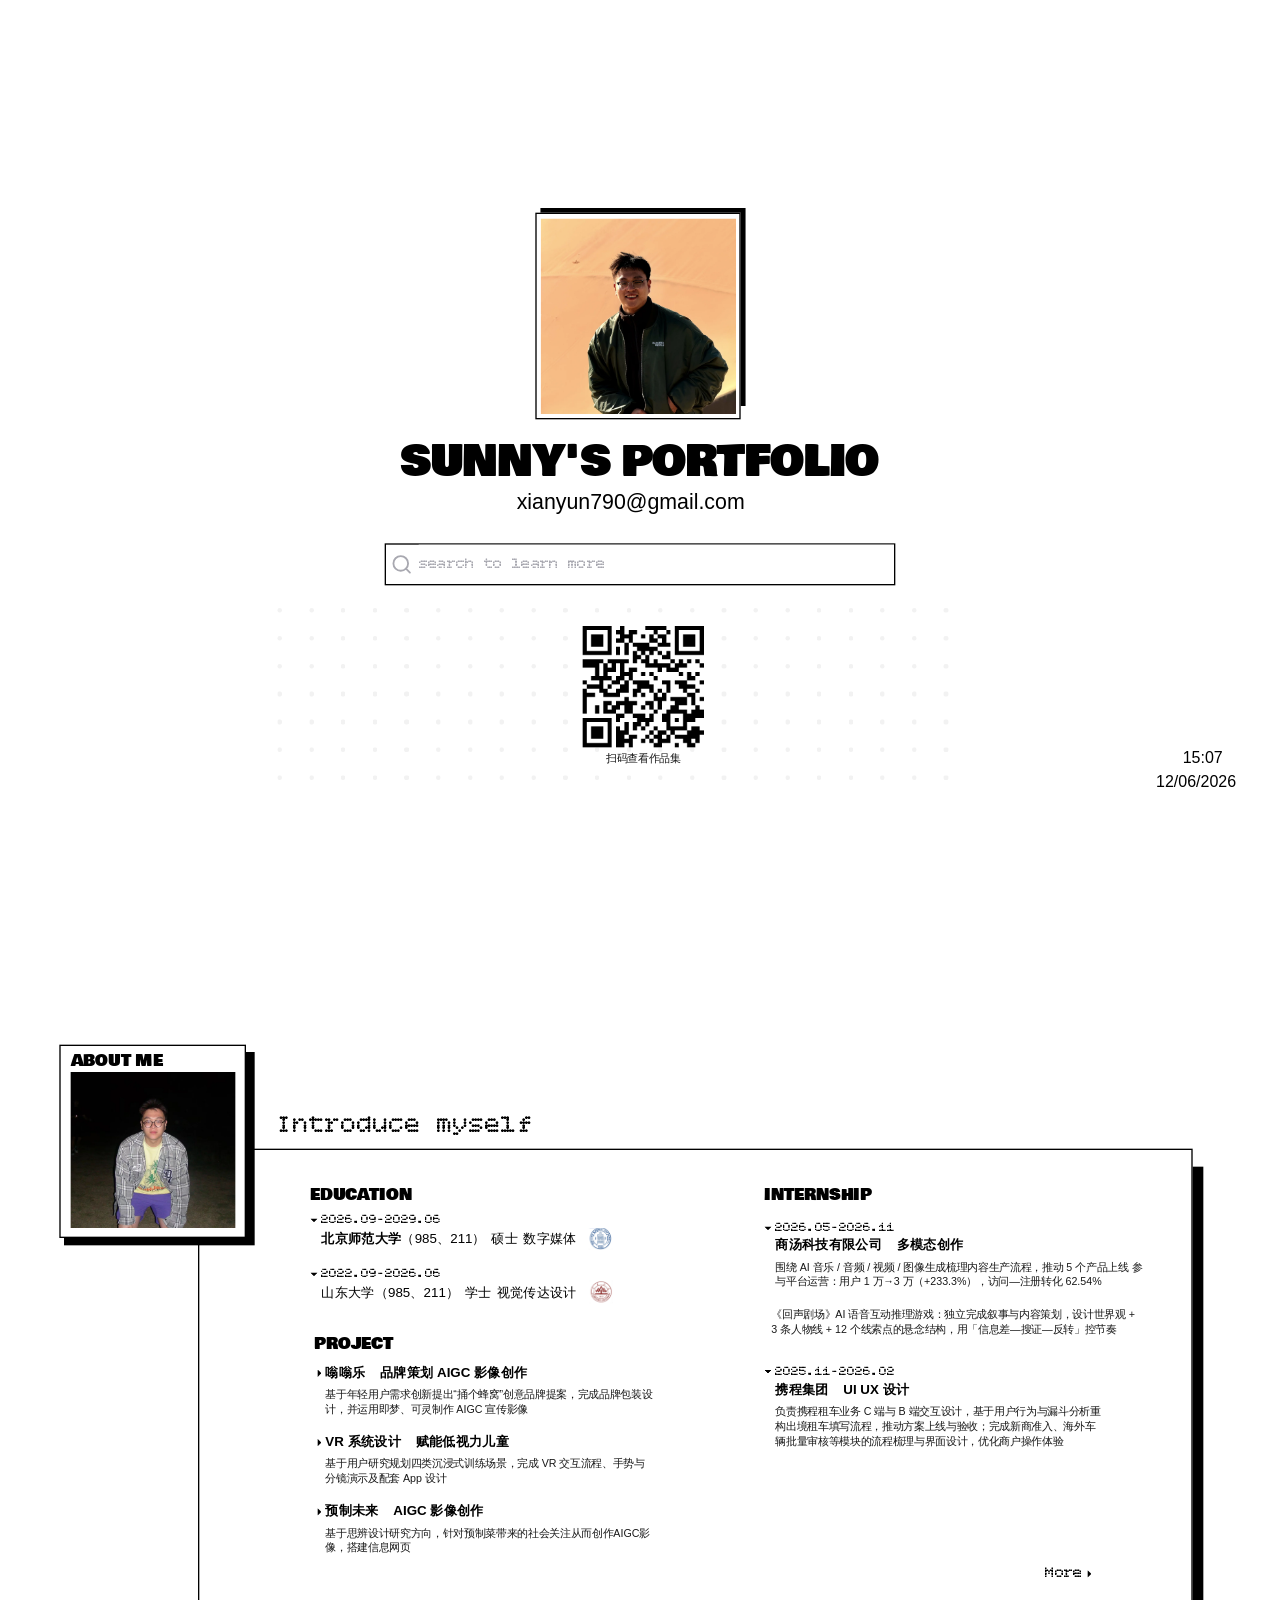
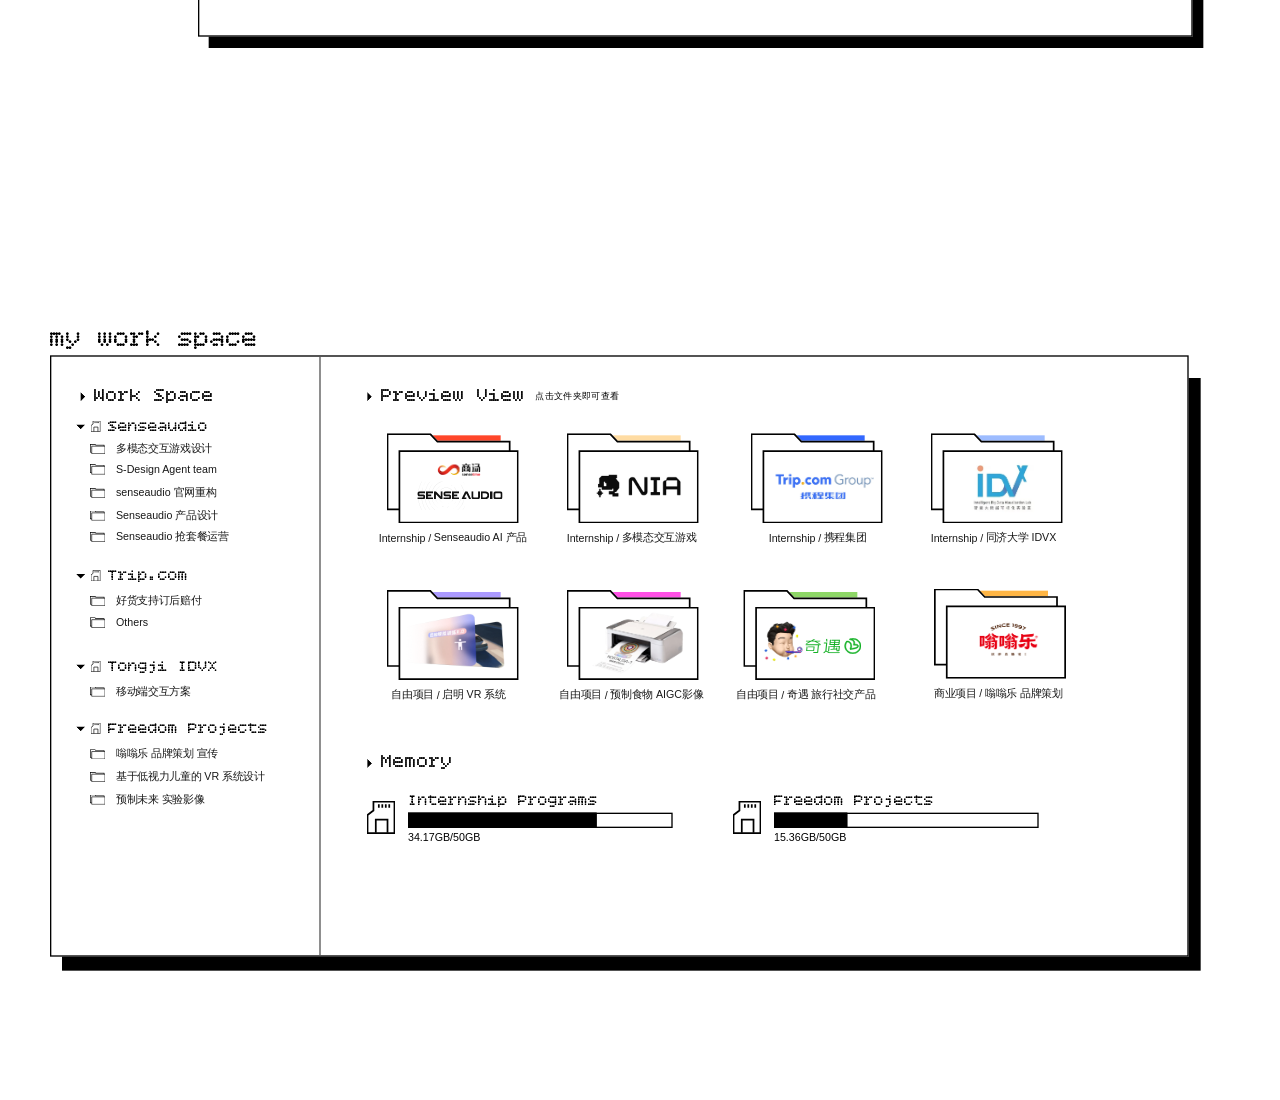
==== commit c2571109: "refactor: move 互动游戏 to its own page /games/ (out of homepage), use Figma title artwork" ====
--- a/index.html
+++ b/index.html
@@ -1,5 +1,6 @@
 <!doctype html>
-<html lang="zh-CN"><head><meta charset="UTF-8"/><meta name="viewport" content="width=device-width,initial-scale=1.0"/><meta name="theme-color" content="#ffffff"/><meta name="description" content="Sunny's Portfolio — AI 产品设计、交互设计与创意项目。"/><title>Sunny's Portfolio</title>  <script type="module" crossorigin src="/assets/main-DWz1BJUI.js"></script>
+<html lang="zh-CN"><head><meta charset="UTF-8"/><meta name="viewport" content="width=device-width,initial-scale=1.0"/><meta name="theme-color" content="#ffffff"/><meta name="description" content="Sunny's Portfolio — AI 产品设计、交互设计与创意项目。"/><title>Sunny's Portfolio</title>  <script type="module" crossorigin src="/assets/main-DSLD5UcH.js"></script>
   <link rel="modulepreload" crossorigin href="/assets/client-C2z1imTY.js">
-  <link rel="stylesheet" crossorigin href="/assets/main-CfK6OY_C.css">
+  <link rel="stylesheet" crossorigin href="/assets/main-CUCRFMHK.css">
+  <link rel="stylesheet" crossorigin href="/assets/styles-Bn36bwDk.css">
 </head><body><div id="root"></div></body></html>
--- a/assets/main-CUCRFMHK.css
+++ b/assets/main-CUCRFMHK.css
@@ -0,0 +1 @@
+.design-1{background:#fff;position:relative;width:100%;height:100%}.design-2{position:absolute;align-content:stretch;display:flex;flex-direction:column;gap:34.625px;height:258px;align-items:flex-start;left:416px;top:777px;width:1007px}.design-3{align-content:stretch;display:flex;gap:40.395px;align-items:center;position:relative;flex-shrink:0;width:100%}.design-4{position:relative;flex-shrink:0;width:7.213px;height:7.213px}.design-5{position:absolute;display:block;inset:0;max-width:none;width:100%;height:100%}.design-6{transform:translateY(-50%);word-break:break-word;position:absolute;display:flex;flex-direction:column;font-family:Bowlby One SC,PingFang SC,sans-serif;font-weight:400;justify-content:center;line-height:0;left:calc(50% - 360px);font-style:normal;font-size:64px;color:#000;top:557.5px;letter-spacing:-1.28px;text-transform:uppercase;white-space:nowrap}.design-7{line-height:46.895px}.design-8{word-break:break-word;position:absolute;align-content:stretch;display:flex;flex-direction:column;font-family:PingFang SC,PingFang SC,sans-serif;font-weight:400;gap:12px;align-items:center;line-height:0;left:1734px;font-style:normal;font-size:24px;color:#000;top:990px;text-transform:uppercase;width:140px}.design-9{display:flex;flex-direction:column;justify-content:center;position:relative;flex-shrink:0;text-align:center;width:100%}.design-10{line-height:24px}.design-11{display:flex;flex-direction:column;justify-content:center;position:relative;flex-shrink:0;width:100%}.design-12{transform:translateY(-50%);word-break:break-word;position:absolute;display:flex;flex-direction:column;font-family:PingFang SC,PingFang SC,sans-serif;font-weight:400;justify-content:center;line-height:0;left:775px;text-transform:lowercase;font-style:normal;font-size:32px;color:#000;top:618px;white-space:nowrap}.design-13{cursor:pointer;line-height:24px}.design-14{position:absolute;display:contents;left:577px;top:680px}.design-15{transform:translateY(-50%);word-break:break-word;position:absolute;display:flex;flex-direction:column;font-family:Bitcount Grid Single,PingFang SC,sans-serif;font-weight:400;justify-content:center;line-height:0;left:630px;text-transform:lowercase;font-style:normal;color:#a8a8b0;font-size:24px;top:712px;white-space:nowrap}.design-16{line-height:32px}.design-17{position:absolute;border-width:2px;border-color:#000;border-style:solid;height:63px;left:577px;top:680px;width:766px}.design-18{position:absolute;left:586px;width:33px;height:33px;top:695px}.design-19{position:absolute;display:contents;left:803px;top:177px}.design-20{position:absolute;background:#000;border-width:.949px;border-color:#000;border-style:solid;height:297px;left:811px;top:177px;width:307px}.design-21{position:absolute;background:#fff;border-width:2px;border-color:#000;border-style:solid;height:310px;left:803px;top:184px;width:308px}.design-22{position:absolute;left:811px;width:293px;height:293px;top:193px}.design-23{position:absolute;inset:0;overflow:hidden;pointer-events:none}.design-24{position:absolute;height:133.84%;left:-.03%;max-width:none;top:-33.84%;width:100.05%}.design-25{position:absolute;background:#000;border-width:0;border-color:#000;border-style:solid;height:722px;left:313px;top:265px;width:1492px}.design-26{position:absolute;background:#fff;border-width:2px;border-color:#000;border-style:solid;height:732px;left:297px;top:238px;width:1492px}.design-27{transform:translateY(-50%);word-break:break-word;position:absolute;display:flex;flex-direction:column;font-family:Bowlby One SC,PingFang SC,sans-serif;font-weight:400;height:53px;justify-content:center;line-height:0;left:calc(50% - 495px);font-style:normal;font-size:24px;color:#000;top:306.5px;text-transform:uppercase;width:177px}.design-28{transform:translateY(-50%);word-break:break-word;position:absolute;display:flex;flex-direction:column;font-family:Bowlby One SC,PingFang SC,sans-serif;font-weight:400;height:53px;justify-content:center;line-height:0;left:calc(50% + 186px);font-style:normal;font-size:24px;color:#000;top:306.5px;text-transform:uppercase;width:256px}.design-29{transform:translateY(-50%);word-break:break-word;position:absolute;display:flex;flex-direction:column;font-family:Bowlby One SC,PingFang SC,sans-serif;font-weight:400;height:53px;justify-content:center;line-height:0;left:calc(50% - 489px);font-style:normal;font-size:24px;color:#000;top:530.5px;text-transform:uppercase;width:256px}.design-30{position:absolute;display:contents;left:89px;top:82px}.design-31{position:absolute;background:#000;border-width:0;border-color:#000;border-style:solid;height:290px;left:96px;top:93px;width:286px}.design-32{position:absolute;background:#fff;border-width:2px;border-color:#000;border-style:solid;height:290px;left:89px;top:82px;width:280px}.design-33{transform:translateY(-50%);word-break:break-word;position:absolute;display:flex;flex-direction:column;font-family:Bowlby One SC,PingFang SC,sans-serif;font-weight:400;justify-content:center;line-height:0;left:calc(50% - 854px);font-style:normal;font-size:24px;color:#000;top:105.5px;text-transform:uppercase;width:156px}.design-34{position:absolute;height:234px;left:106px;top:123px;width:247px}.design-35{position:absolute;height:124.1%;left:-5.71%;max-width:none;top:-24.1%;width:117.71%}.design-36{word-break:break-word;position:absolute;font-family:Bitcount Grid Single,PingFang SC,sans-serif;font-weight:400;line-height:normal;left:415px;font-style:normal;font-size:40px;color:#000;top:179px;white-space:nowrap}.design-37{position:absolute;display:contents;left:465px;top:414px}.design-38{word-break:break-word;position:absolute;font-family:Bitcount Grid Single,PingFang SC,sans-serif;font-weight:400;line-height:normal;left:482px;font-style:normal;font-size:20px;color:#000;top:414px;white-space:nowrap}.design-39{position:absolute;display:flex;align-items:center;justify-content:center;left:465px;width:11.314px;height:11.314px;top:418px}.design-40{transform:rotate(-45deg);flex:none}.design-41{position:relative;width:8px;height:8px}.design-42{position:absolute;display:contents;left:482px;top:434px}.design-43{word-break:break-word;position:absolute;align-content:stretch;display:flex;font-family:PingFang SC,PingFang SC,sans-serif;font-weight:400;gap:8px;align-items:center;line-height:normal;left:482px;font-style:normal;font-size:20px;color:#000;top:441px;white-space:nowrap}.design-44{position:relative;flex-shrink:0}.design-45{position:absolute;height:36px;left:882px;top:434px;width:37px}.design-46{position:absolute;inset:0;max-width:none;object-fit:cover;pointer-events:none;width:100%;height:100%}.design-47{position:absolute;display:contents;left:465px;top:333px}.design-48{word-break:break-word;position:absolute;font-family:Bitcount Grid Single,PingFang SC,sans-serif;font-weight:400;line-height:normal;left:482px;font-style:normal;font-size:20px;color:#000;top:333px;white-space:nowrap}.design-49{position:absolute;display:flex;align-items:center;justify-content:center;left:465px;width:11.314px;height:11.314px;top:337px}.design-50{position:absolute;display:contents;left:482px;top:357px}.design-51{word-break:break-word;position:absolute;align-content:stretch;display:flex;font-family:PingFang SC,PingFang SC,sans-serif;font-weight:400;gap:8px;align-items:center;left:482px;font-style:normal;font-size:20px;color:#000;top:360px;white-space:nowrap}.design-52{line-height:0;position:relative;flex-shrink:0}.design-53{font-family:PingFang SC,PingFang SC,sans-serif;font-weight:600;line-height:normal}.design-54{line-height:normal}.design-55{line-height:normal;position:relative;flex-shrink:0}.design-56{position:absolute;height:33px;left:883px;top:357px;width:36px}.design-57{position:absolute;height:102.46%;left:0;max-width:none;top:-2.46%;width:100%}.design-58{position:absolute;display:contents;left:1146px;top:345px}.design-59{word-break:break-word;position:absolute;align-content:stretch;display:flex;font-family:PingFang SC,PingFang SC,sans-serif;font-weight:600;gap:22px;align-items:center;line-height:normal;left:1163px;font-style:normal;font-size:20px;color:#000;top:369px;white-space:nowrap}.design-60{word-break:break-word;position:absolute;font-family:Bitcount Grid Single,PingFang SC,sans-serif;font-weight:400;line-height:normal;left:1163px;font-style:normal;font-size:20px;color:#000;top:345px;white-space:nowrap}.design-61{position:absolute;display:flex;align-items:center;justify-content:center;left:1146px;width:11.314px;height:11.314px;top:349px}.design-62{word-break:break-word;position:absolute;font-family:PingFang SC,PingFang SC,sans-serif;font-weight:400;line-height:normal;left:1163px;font-style:normal;color:#181818;font-size:16px;top:405px;width:552px}.design-63{position:absolute;display:contents;left:471px;top:560px}.design-64{word-break:break-word;position:absolute;align-content:stretch;display:flex;font-family:PingFang SC,PingFang SC,sans-serif;font-weight:600;gap:22px;align-items:center;line-height:normal;left:488px;font-style:normal;font-size:20px;color:#000;top:560px;white-space:nowrap}.design-65{position:absolute;display:flex;align-items:center;justify-content:center;left:471px;width:11.314px;height:11.314px;top:569px}.design-66{transform:rotate(-90deg);flex:none}.design-67{position:relative;width:11.314px;height:11.314px}.design-68{word-break:break-word;position:absolute;font-family:PingFang SC,PingFang SC,sans-serif;font-weight:400;line-height:normal;left:488px;font-style:normal;color:#181818;font-size:16px;top:596px;width:494px}.design-69{position:absolute;display:contents;left:471px;top:664px}.design-70{word-break:break-word;position:absolute;align-content:stretch;display:flex;font-family:PingFang SC,PingFang SC,sans-serif;font-weight:600;gap:22px;align-items:center;line-height:normal;left:488px;font-style:normal;font-size:20px;color:#000;top:664px;white-space:nowrap}.design-71{position:absolute;display:flex;align-items:center;justify-content:center;left:471px;width:11.314px;height:11.314px;top:673px}.design-72{word-break:break-word;position:absolute;font-family:PingFang SC,PingFang SC,sans-serif;font-weight:400;line-height:normal;left:488px;font-style:normal;color:#181818;font-size:16px;top:700px;width:494px}.design-73{position:absolute;display:contents;left:471px;top:768px}.design-74{word-break:break-word;position:absolute;align-content:stretch;display:flex;font-family:PingFang SC,PingFang SC,sans-serif;font-weight:600;gap:22px;align-items:center;line-height:normal;left:488px;font-style:normal;font-size:20px;color:#000;top:768px;white-space:nowrap}.design-75{position:absolute;display:flex;align-items:center;justify-content:center;left:471px;width:11.314px;height:11.314px;top:777px}.design-76{word-break:break-word;position:absolute;font-family:PingFang SC,PingFang SC,sans-serif;font-weight:400;line-height:normal;left:488px;font-style:normal;color:#181818;font-size:16px;top:804px;width:494px}.design-77{position:absolute;display:contents;left:1146px;top:663px}.design-78{word-break:break-word;position:absolute;align-content:stretch;display:flex;font-family:PingFang SC,PingFang SC,sans-serif;font-weight:600;gap:22px;align-items:center;line-height:normal;left:1163px;font-style:normal;font-size:20px;color:#000;top:689px;white-space:nowrap}.design-79{word-break:break-word;position:absolute;font-family:Bitcount Grid Single,PingFang SC,sans-serif;font-weight:400;line-height:normal;left:1163px;font-style:normal;font-size:20px;color:#000;top:663px;white-space:nowrap}.design-80{position:absolute;display:flex;align-items:center;justify-content:center;left:1146px;width:11.314px;height:11.314px;top:667px}.design-81{word-break:break-word;position:absolute;text-transform:capitalize;font-family:PingFang SC,PingFang SC,sans-serif;font-weight:400;line-height:normal;left:1163px;font-style:normal;color:#181818;font-size:16px;top:725px;width:494px}.design-82{position:absolute;display:contents;left:1146px;top:560px}.design-83{word-break:break-word;position:absolute;align-content:stretch;display:flex;font-family:PingFang SC,PingFang SC,sans-serif;font-weight:600;gap:22px;align-items:center;line-height:normal;left:1163px;font-style:normal;font-size:20px;color:#000;top:586px;white-space:nowrap}.design-84{word-break:break-word;position:absolute;font-family:Bitcount Grid Single,PingFang SC,sans-serif;font-weight:400;line-height:normal;left:1163px;font-style:normal;font-size:20px;color:#000;top:560px;white-space:nowrap}.design-85{position:absolute;display:flex;align-items:center;justify-content:center;left:1146px;width:11.314px;height:11.314px;top:564px}.design-86{word-break:break-word;position:absolute;font-family:PingFang SC,PingFang SC,sans-serif;font-weight:400;line-height:normal;left:1163px;font-style:normal;font-size:16px;color:#181818;top:622px;width:494px}.design-87{position:absolute;align-content:stretch;display:flex;gap:2px;align-items:center;left:1568px;top:861px}.design-88{word-break:break-word;font-family:Bitcount Grid Single,PingFang SC,sans-serif;font-weight:400;line-height:normal;font-style:normal;position:relative;flex-shrink:0;font-size:24px;color:#000;white-space:nowrap}.design-89{display:flex;align-items:center;justify-content:center;position:relative;flex-shrink:0;width:11.314px;height:11.314px}.design-90{position:absolute;background:#000;border-width:0;border-color:#000;border-style:solid;height:889px;left:93px;top:132px;width:1708px}.design-91{position:absolute;background:#fff;border-width:2px;border-color:#000;border-style:solid;height:902px;left:75px;top:98px;width:1708px}.design-92{word-break:break-word;position:absolute;font-family:Bitcount Grid Single,PingFang SC,sans-serif;font-weight:400;line-height:normal;left:75px;font-style:normal;font-size:40px;color:#000;top:50px;white-space:nowrap}.design-93{position:absolute;height:898px;left:479.87px;top:100px;width:0}.design-94{position:absolute;inset:0 -1px}.design-95{display:block;max-width:none;width:100%;height:100%}.design-96{position:absolute;display:contents;left:114px;top:141.57px}.design-97{word-break:break-word;position:absolute;font-family:Bitcount Grid Single,PingFang SC,sans-serif;font-weight:400;line-height:normal;left:141.66px;font-style:normal;font-size:29.696px;color:#000;top:141.57px;white-space:nowrap}.design-98{position:absolute;display:flex;align-items:center;justify-content:center;left:114px;width:14.223px;height:14.223px;top:153.29px}.design-99{transform:rotate(-135deg);flex:none}.design-100{position:relative;width:10.057px;height:10.057px}.design-101{position:absolute;display:contents;left:544px;top:141.57px}.design-102{transform:translateY(-50%);word-break:break-word;position:absolute;display:flex;flex-direction:column;font-family:Bitcount Grid Single,PingFang SC,sans-serif;font-weight:400;justify-content:center;line-height:0;left:571.66px;font-style:normal;font-size:29.696px;color:#000;top:159.57px;white-space:nowrap}.design-103{position:absolute;display:flex;align-items:center;justify-content:center;left:544px;width:14.223px;height:14.223px;top:153.29px}.design-104{position:absolute;display:contents;left:544px;top:691px}.design-105{transform:translateY(-50%);word-break:break-word;position:absolute;display:flex;flex-direction:column;font-family:Bitcount Grid Single,PingFang SC,sans-serif;font-weight:400;justify-content:center;line-height:0;left:571.66px;font-style:normal;font-size:29.696px;color:#000;top:709px;white-space:nowrap}.design-106{position:absolute;display:flex;align-items:center;justify-content:center;left:544px;width:14.223px;height:14.223px;top:702.72px}.design-107{position:absolute;display:contents;left:114px;top:190px}.design-108{position:absolute;display:contents;left:114px;top:493px}.design-109{position:absolute;display:flex;align-items:center;justify-content:center;left:114px;width:14.223px;height:14.223px;top:555.03px}.design-110{position:absolute;display:contents;left:136.22px;top:493px}.design-111{word-break:break-word;position:absolute;font-family:Bitcount Grid Single,PingFang SC,sans-serif;font-weight:400;line-height:normal;left:162.05px;font-style:normal;font-size:25.143px;color:#000;top:550px;white-space:nowrap}.design-112{position:absolute;height:16.059px;left:136.22px;top:556.17px;width:13.829px}.design-113{position:absolute;inset:-3.11% -3.62%}.design-114{position:absolute;align-content:stretch;display:flex;gap:16px;align-items:center;left:135px;top:592px}.design-115{grid-template-columns:max-content;grid-template-rows:max-content;display:inline-grid;line-height:0;place-items:start;position:relative;flex-shrink:0}.design-116{grid-column:1;height:15.696px;margin-left:0;margin-top:0;position:relative;grid-row:1;width:23px}.design-117{word-break:break-word;font-family:PingFang SC,PingFang SC,sans-serif;font-weight:500;line-height:normal;font-style:normal;position:relative;flex-shrink:0;color:#181818;font-size:16px;width:167px}.design-118{position:absolute;display:contents;left:114px;top:586px}.design-119{position:absolute;display:flex;align-items:center;justify-content:center;left:114px;width:14.223px;height:14.223px;top:648.03px}.design-120{position:absolute;display:contents;left:136.22px;top:586px}.design-121{word-break:break-word;position:absolute;font-family:Bitcount Grid Single,PingFang SC,sans-serif;font-weight:400;line-height:normal;left:162.05px;font-style:normal;font-size:25.143px;color:#000;top:643px;white-space:nowrap}.design-122{position:absolute;height:16.059px;left:136.22px;top:649.17px;width:13.829px}.design-123{position:absolute;align-content:stretch;display:flex;gap:16px;align-items:center;left:135px;top:686px}.design-124{position:absolute;align-content:stretch;display:flex;gap:16px;align-items:center;left:135px;top:720px}.design-125{word-break:break-word;font-family:PingFang SC,PingFang SC,sans-serif;font-weight:500;line-height:normal;font-style:normal;position:relative;flex-shrink:0;color:#181818;font-size:16px;width:234px}.design-126{position:absolute;align-content:stretch;display:flex;gap:16px;align-items:center;left:135px;top:754px}.design-127{position:absolute;display:contents;left:114px;top:357px}.design-128{position:absolute;display:flex;align-items:center;justify-content:center;left:114px;width:14.223px;height:14.223px;top:419.03px}.design-129{position:absolute;display:contents;left:136.22px;top:357px}.design-130{word-break:break-word;position:absolute;font-family:Bitcount Grid Single,PingFang SC,sans-serif;font-weight:400;line-height:normal;left:162.05px;font-style:normal;font-size:25.143px;color:#000;top:414px;white-space:nowrap}.design-131{position:absolute;height:16.059px;left:136.22px;top:420.17px;width:13.829px}.design-132{position:absolute;display:contents;left:135px;top:399px}.design-133{position:absolute;align-content:stretch;display:flex;gap:16px;align-items:center;left:135px;top:456px}.design-134{position:absolute;align-content:stretch;display:flex;gap:16px;align-items:center;left:135px;top:490px}.design-135{position:absolute;display:flex;align-items:center;justify-content:center;left:114px;width:14.223px;height:14.223px;top:195.03px}.design-136{position:absolute;display:contents;left:136.22px;top:190px}.design-137{word-break:break-word;position:absolute;font-family:Bitcount Grid Single,PingFang SC,sans-serif;font-weight:400;line-height:normal;left:162.05px;font-style:normal;font-size:25.143px;color:#000;top:190px;white-space:nowrap}.design-138{position:absolute;height:16.059px;left:136.22px;top:196.17px;width:13.829px}.design-139{position:absolute;display:contents;left:135px;top:232px}.design-140{position:absolute;align-content:stretch;display:flex;gap:16px;align-items:center;left:135px;top:260px}.design-141{position:absolute;align-content:stretch;display:flex;gap:16px;align-items:center;line-height:0;left:135px;top:328px}.design-142{grid-template-columns:max-content;grid-template-rows:max-content;display:inline-grid;place-items:start;position:relative;flex-shrink:0}.design-143{word-break:break-word;font-family:PingFang SC,PingFang SC,sans-serif;font-weight:500;font-style:normal;position:relative;flex-shrink:0;color:#181818;font-size:16px;width:167px}.design-144{text-transform:capitalize;line-height:normal}.design-145{position:absolute;align-content:stretch;display:flex;gap:16px;align-items:center;left:135px;top:360px}.design-146{word-break:break-word;text-transform:capitalize;font-family:PingFang SC,PingFang SC,sans-serif;font-weight:500;line-height:normal;font-style:normal;position:relative;flex-shrink:0;color:#181818;font-size:16px;width:207px}.design-147{position:absolute;display:contents;left:568px;top:215px}.design-148{word-break:break-word;position:absolute;text-transform:capitalize;align-content:stretch;display:flex;font-family:PingFang SC,PingFang SC,sans-serif;font-weight:500;gap:4px;align-items:center;line-height:normal;left:568px;font-style:normal;color:#181818;font-size:16px;top:362px}.design-149{position:relative;flex-shrink:0;width:75px}.design-150{position:relative;flex-shrink:0;width:12px}.design-151{position:relative;flex-shrink:0;width:146px}.design-152{position:absolute;background:#ff462a;height:17px;left:649px;top:218px;width:102px}.design-153{position:absolute;display:contents;left:580px;top:215px}.design-154{position:absolute;height:135px;left:580px;top:215px;width:197.823px}.design-155{position:absolute;height:29px;left:649px;top:255px;width:80px}.design-156{position:absolute;height:258.66%;left:-15.65%;max-width:none;top:-79.27%;width:130.43%}.design-157{position:absolute;height:43.178px;left:625px;overflow:clip;top:287px;width:129px}.design-158{position:absolute;display:contents;inset:0 44.02% 0 0}.design-159{position:absolute;inset:-24.54% 32.48% -35.96% 1.73%;mask-mode:alpha;-webkit-mask-composite:source-in;mask-composite:intersect;mask-clip:no-clip;-webkit-mask-repeat:no-repeat;mask-repeat:no-repeat;-webkit-mask-position:-2.233px 10.594px;mask-position:-2.233px 10.594px;-webkit-mask-size:72.211px 43.178px;mask-size:72.211px 43.178px}.design-160{position:absolute;inset:34.29% 80.61% 37.17% 10.68%}.design-161{position:absolute;inset:34.29% 50.33% 37.17% 40.96%}.design-162{position:absolute;inset:34.29% 89.97% 37.17% .48%}.design-163{position:absolute;inset:34.29% 59.68% 37.17% 30.76%}.design-164{position:absolute;inset:34.29% 69.8% 37.17% 20.08%}.design-165{position:absolute;inset:34.29% 36.08% 37.14% 51.85%}.design-166{position:absolute;inset:34.29% 26.24% 37.14% 63.64%}.design-167{position:absolute;inset:34.29% 15.4% 37.17% 74.48%}.design-168{position:absolute;inset:34.29% 11.87% 37.17% 85.32%}.design-169{position:absolute;inset:34.29% .34% 37.17% 88.99%}.design-170{position:absolute;display:contents;left:1126px;top:215px}.design-171{word-break:break-word;position:absolute;text-transform:capitalize;align-content:stretch;display:flex;font-family:PingFang SC,PingFang SC,sans-serif;font-weight:500;gap:4px;align-items:center;line-height:normal;left:1153px;font-style:normal;color:#181818;font-size:16px;top:362px;width:159px}.design-172{position:relative;flex-shrink:0;width:89px}.design-173{position:absolute;background:#3368ff;height:17px;left:1195px;top:218px;width:102px}.design-174{position:absolute;height:135px;left:1126px;top:215px;width:197.823px}.design-175{position:absolute;height:57px;left:1157px;top:266px;width:157px}.design-176{position:absolute;height:297.41%;left:-18.63%;max-width:none;top:-97.58%;width:134.78%}.design-177{position:absolute;display:contents;left:1396px;top:215px}.design-178{word-break:break-word;position:absolute;text-transform:capitalize;align-content:stretch;display:flex;font-family:PingFang SC,PingFang SC,sans-serif;font-weight:500;gap:4px;align-items:center;line-height:normal;left:1396px;font-style:normal;color:#181818;font-size:16px;top:362px}.design-179{position:relative;flex-shrink:0;width:108px}.design-180{position:absolute;background:#9dbcff;height:17px;left:1465px;top:218px;width:102px}.design-181{position:absolute;height:135px;left:1396px;top:215px;width:197.823px}.design-182{position:absolute;height:87px;left:1446px;top:251px;width:115px}.design-183{position:absolute;height:132%;left:0;max-width:none;top:-13.33%;width:100%}.design-184{position:absolute;display:contents;left:839px;top:450px}.design-185{word-break:break-word;position:absolute;text-transform:capitalize;align-content:stretch;display:flex;font-family:PingFang SC,PingFang SC,sans-serif;font-weight:500;gap:4px;align-items:center;line-height:normal;left:839px;font-style:normal;color:#181818;font-size:16px;top:597px}.design-186{position:relative;flex-shrink:0;width:66px}.design-187{position:relative;flex-shrink:0;width:143px}.design-188{position:absolute;background:#ff50e5;height:17px;left:919px;top:453px;width:102px}.design-189{position:absolute;display:contents;left:850px;top:450px}.design-190{position:absolute;height:135px;left:850px;top:450px;width:197.823px}.design-191{position:absolute;display:contents;left:1104px;top:450px}.design-192{word-break:break-word;position:absolute;text-transform:capitalize;align-content:stretch;display:flex;font-family:PingFang SC,PingFang SC,sans-serif;font-weight:500;gap:4px;align-items:center;line-height:normal;left:1104px;font-style:normal;color:#181818;font-size:16px;top:597px}.design-193{position:absolute;background:#8ed767;height:17px;left:1184px;top:453px;width:102px}.design-194{position:absolute;display:contents;left:1115px;top:450px}.design-195{position:absolute;height:135px;left:1115px;top:450px;width:197.823px}.design-196{position:absolute;display:contents;left:1401px;top:448px}.design-197{word-break:break-word;position:absolute;text-transform:capitalize;align-content:stretch;display:flex;font-family:PingFang SC,PingFang SC,sans-serif;font-weight:500;gap:4px;align-items:center;line-height:normal;left:1401px;font-style:normal;color:#181818;font-size:16px;top:595px}.design-198{position:relative;flex-shrink:0;width:118px}.design-199{position:absolute;background:#ffb645;height:17px;left:1470px;top:451px;width:102px}.design-200{position:absolute;height:135px;left:1401px;top:448px;width:197.823px}.design-201{position:absolute;height:74px;left:1464px;top:489px;width:98px}.design-202{position:absolute;height:248.29%;left:-60.26%;max-width:none;top:-55.93%;width:206.34%}.design-203{position:absolute;display:contents;left:580px;top:450px}.design-204{word-break:break-word;position:absolute;text-transform:capitalize;align-content:stretch;display:flex;font-family:PingFang SC,PingFang SC,sans-serif;font-weight:500;gap:4px;align-items:center;line-height:normal;left:587px;font-style:normal;color:#181818;font-size:16px;top:597px}.design-205{position:absolute;background:#ab9aff;height:17px;left:649px;top:453px;width:102px}.design-206{position:absolute;height:135px;left:580px;top:450px;width:197.823px}.design-207{position:absolute;left:608px;width:158px;height:158px;top:456px}.design-208{position:absolute;height:95px;left:887px;top:482px;width:141px}.design-209{position:absolute;height:114.06%;left:-14.38%;max-width:none;top:-7.49%;width:136.88%}.design-210{position:absolute;display:contents;left:551px;top:752px}.design-211{position:absolute;height:47.613px;left:551px;top:767px;width:41px}.design-212{position:absolute;inset:-2.78% -3.23%}.design-213{position:absolute;display:contents;left:612px;top:752px}.design-214{transform:translateY(-50%);word-break:break-word;position:absolute;display:flex;flex-direction:column;font-family:PingFang SC,PingFang SC,sans-serif;font-weight:400;justify-content:center;line-height:0;left:612px;font-style:normal;font-size:16px;color:#000;top:822px;white-space:nowrap}.design-215{transform:translateY(-50%);word-break:break-word;position:absolute;display:flex;flex-direction:column;font-family:Bitcount Grid Single,PingFang SC,sans-serif;font-weight:400;justify-content:center;line-height:0;left:612px;font-style:normal;font-size:25px;color:#000;top:767px;white-space:nowrap}.design-216{position:absolute;display:contents;left:612px;top:784px}.design-217{position:absolute;border-width:2px;border-color:#000;border-style:solid;height:23px;left:612px;top:784px;width:397px}.design-218{position:absolute;background:#000;border-width:2px;border-color:#000;border-style:solid;height:23px;left:612px;top:784px;width:283px}.design-219{position:absolute;display:contents;left:1100px;top:752px}.design-220{position:absolute;height:47.613px;left:1100px;top:767px;width:41px}.design-221{position:absolute;display:contents;left:1161px;top:752px}.design-222{transform:translateY(-50%);word-break:break-word;position:absolute;display:flex;flex-direction:column;font-family:PingFang SC,PingFang SC,sans-serif;font-weight:400;justify-content:center;line-height:0;left:1161px;font-style:normal;font-size:16px;color:#000;top:822px;white-space:nowrap}.design-223{transform:translateY(-50%);word-break:break-word;position:absolute;display:flex;flex-direction:column;font-family:Bitcount Grid Single,PingFang SC,sans-serif;font-weight:400;justify-content:center;line-height:0;left:1161px;font-style:normal;font-size:25px;color:#000;top:767px;white-space:nowrap}.design-224{position:absolute;display:contents;left:1161px;top:784px}.design-225{position:absolute;border-width:2px;border-color:#000;border-style:solid;height:23px;left:1161px;top:784px;width:397px}.design-226{position:absolute;background:#000;border-width:2px;border-color:#000;border-style:solid;height:23px;left:1161px;top:784px;width:110px}.design-227{position:absolute;height:24.058px;left:1208px;top:522px;width:83.4px}.design-228{position:absolute;inset:-1.56% -.45% -1.56% 0}.design-229{position:absolute;left:1136px;width:72px;height:72px;top:494px}.design-230{word-break:break-word;position:absolute;font-family:PingFang SC,PingFang SC,sans-serif;font-weight:400;line-height:normal;left:803px;font-style:normal;font-size:14px;color:#000;top:150px;white-space:nowrap}.design-a01{position:absolute;display:contents;left:850px;top:215px}.design-a02{word-break:break-word;position:absolute;text-transform:capitalize;align-content:stretch;display:flex;font-family:PingFang SC,PingFang SC,sans-serif;font-weight:500;gap:4px;align-items:center;line-height:normal;left:850px;font-style:normal;color:#181818;font-size:16px;top:362px;width:216px}.design-a03{position:relative;flex-shrink:0;width:118px}.design-a04{position:absolute;background:#ffdca3;height:17px;left:919px;top:218px;width:102px}.design-a05{position:absolute;height:135px;left:850px;top:215px;width:197.823px}.design-a06{position:absolute;height:56px;left:885px;top:266px;width:146px}.design-a07{position:absolute;inset:0;width:100%;height:100%;object-fit:cover}.design-a10{position:absolute;align-content:stretch;display:flex;gap:16px;align-items:center;left:135px;top:228px}.design-a11{word-break:break-word;font-family:PingFang SC,PingFang SC,sans-serif;font-weight:500;line-height:normal;font-style:normal;position:relative;flex-shrink:0;color:#181818;font-size:16px;width:167px}.design-a12{position:absolute;align-content:stretch;display:flex;gap:16px;align-items:center;left:135px;top:294px}.design-a13{word-break:break-word;font-family:PingFang SC,PingFang SC,sans-serif;font-weight:500;line-height:normal;font-style:normal;position:relative;flex-shrink:0;color:#181818;font-size:16px;width:167px}.design-a20{word-break:break-word;position:absolute;font-family:PingFang SC,PingFang SC,sans-serif;font-weight:400;line-height:22px;left:1157px;color:#181818;font-size:16px;top:476px;width:552px}.design-a30{position:absolute;height:182px;left:874px;top:804px;width:182px}.design-a31{width:182px;height:182px;object-fit:contain}.design-a32{word-break:break-word;position:absolute;font-family:PingFang SC,PingFang SC,sans-serif;font-weight:400;line-height:normal;left:874px;font-style:normal;color:#181818;font-size:16px;top:993px;width:182px;text-align:center;white-space:nowrap}
--- a/assets/styles-Bn36bwDk.css
+++ b/assets/styles-Bn36bwDk.css
@@ -0,0 +1 @@
+@font-face{font-family:Bitcount Grid Single;font-style:normal;font-weight:400;font-display:swap;src:url(/assets/font-0.woff2) format("woff2")}@font-face{font-family:Bowlby One SC;font-style:normal;font-weight:400;font-display:swap;src:url(/assets/font-1.woff2) format("woff2")}*,:before,:after{box-sizing:border-box;border-width:0;border-style:solid;border-color:currentColor}html{scroll-behavior:smooth;scroll-snap-type:y proximity}body{margin:0;background:#fff;color:#000;font-family:PingFang SC,-apple-system,BlinkMacSystemFont,Microsoft YaHei,sans-serif;line-height:1.5;-webkit-font-smoothing:antialiased}h1,h2,h3,p{margin:0}button,input{font:inherit;color:inherit}button{cursor:pointer;background:transparent;padding:0}a{color:inherit;text-decoration:none}img{display:block;max-width:100%}button,a,input{-webkit-tap-highlight-color:transparent}button:focus-visible,a:focus-visible{outline:2px dashed #000;outline-offset:5px}::selection{background:#ded9ff}.pixel{font-family:Bitcount Grid Single,monospace;font-variation-settings:"CRSV" 0,"ELSH" 0,"ELXP" 0}.scene-section{min-height:100vh;min-height:100svh;display:flex;align-items:center;scroll-snap-align:start}.scene{position:relative;width:100%;max-width:1920px;aspect-ratio:16/9;margin-inline:auto;overflow:hidden}.canvas{position:absolute;left:0;top:0;width:1920px;height:1080px;transform:scale(var(--scene-scale));transform-origin:top left}.resume-copy{line-height:22px;text-rendering:optimizeLegibility}.workspace-art{width:100%;height:100%}.search-form{position:absolute;left:577px;top:680px;width:766px;height:63px;display:flex;padding:2px;align-items:stretch}.search-form:focus-within{outline:2px dashed #b9b9c2;outline-offset:7px}.search-form button{width:49px;flex-shrink:0}.search-form input{width:100%;min-width:0;background:#fff;border:0;outline:0;padding:0 14px 0 0;font-family:Bitcount Grid Single,monospace;font-size:24px;line-height:32px;font-variation-settings:"CRSV" 0,"ELSH" 0,"ELXP" 0}.search-form input::placeholder{color:#a8a8b0;opacity:1}.search-form input::-webkit-search-cancel-button{cursor:pointer}.hit-target{position:absolute;background:transparent;border:0}.more-hit{left:1564px;top:852px;width:88px;height:45px}.about-home-hit{left:89px;top:82px;width:280px;height:290px}.all-work-hit{left:109px;top:134px;width:305px;height:46px}.category-hit{left:110px;width:308px;height:35px}.sidebar-hit{left:132px;width:287px;height:30px}.filter-status{position:absolute;top:890px;left:550px;width:1020px;display:flex;justify-content:space-between;align-items:center;font-size:18px}.filter-status button{border-bottom:1px solid;font-size:23px}.desktop-empty{position:absolute;left:580px;top:310px;font-size:30px;line-height:2}.desktop-empty button{font-size:22px;text-decoration:underline}.skip-link{position:fixed;top:12px;left:12px;padding:8px 12px;background:#fff;border:2px solid;z-index:10;transform:translateY(-200%)}.skip-link:focus{transform:none}.mobile-portfolio{display:none}.folder-preview{width:197.823px;height:135px;position:relative;overflow:hidden;flex-shrink:0}.folder-render{position:absolute;width:1920px;height:1080px;pointer-events:none}.paper-card{border:1.5px solid #000;background:#fff;box-shadow:7px 9px #000;padding:22px}.mobile-project span{display:block;font-size:12px;line-height:1.6;text-align:center}.empty-result{text-align:center;padding:40px 0;font-size:14px}.empty-result button{display:block;text-decoration:underline;margin:12px auto}.resume-project{font-weight:600;text-align:left;font-size:14px}.resume-project:hover{text-decoration:underline}.back-top{display:block;text-align:right;font-size:17px;margin-top:30px}.mobile-memory>div{height:12px;border:1px solid}.mobile-memory>div>span{display:block;height:100%;background:#000}.mobile-memory>p{margin:15px 0 4px;font-size:18px}.mobile-memory>small{font-size:10px}.mobile-memory{margin-top:18px}.workspace-mobile-title{font-size:22px;font-weight:400}.mobile-hint{font-size:11px;color:#555;margin-top:4px}.mobile-more{display:block;text-align:right;font-size:20px;margin-top:18px}.category-tabs{display:flex;gap:6px;overflow:auto;margin:20px -10px 22px;padding:3px 10px 10px;scrollbar-width:thin}.category-tabs>button{white-space:nowrap;flex-shrink:0;border:1px solid;padding:5px 8px;font-family:Bitcount Grid Single,monospace;font-size:13px}.category-tabs>button.active{background:#000;color:#fff}.mobile-project-grid{display:grid;grid-template-columns:repeat(2,minmax(0,1fr));gap:22px 10px;margin-bottom:32px}.mobile-project{display:flex;flex-direction:column;align-items:center;min-width:0;gap:10px}.mobile-project .folder-preview{zoom:.67}.date-row{margin-top:14px!important}.desktop-project{position:absolute;display:block;width:251px;height:185px;overflow:visible;background:transparent;border:0;isolation:isolate;transform-origin:center;transition:transform .18s ease;cursor:pointer}.project-render{position:absolute;width:1920px;height:1080px;pointer-events:none}.folder-caption{width:max-content;white-space:nowrap;word-break:normal}.folder-caption>p{width:auto;flex:none}.mobile-project{transition:transform .18s ease;transform-origin:center;cursor:pointer}.desktop-project:focus-visible,.mobile-project:focus-visible{outline:none;transform:scale(1.035)}@media(hover:hover){.desktop-project:hover,.mobile-project:hover{transform:scale(1.035)}}@media(min-width:1921px){.scene-section{min-height:1080px}}@media(max-width:899px){html{scroll-snap-type:none}.desktop-portfolio{display:none}.mobile-portfolio{display:block}.skip-link{display:none}.mobile-cover{min-height:100vh;min-height:100svh;display:flex;align-items:center;flex-direction:column;position:relative;padding:12vh 24px 50px;padding:12svh 24px 50px}.mobile-portrait{width:158px;height:158px;border:1.5px solid;background:#fff;box-shadow:5px -5px #000;padding:4px;margin-bottom:30px}.mobile-portrait>div{width:100%;height:100%;position:relative;overflow:hidden}.mobile-portrait img{position:absolute;width:100.05%;height:133.84%;max-width:none;top:-33.84%;left:-.03%}.mobile-cover h1{font-family:Bowlby One SC,sans-serif;text-transform:uppercase;font-size:clamp(31px,8.7vw,52px);letter-spacing:-.02em;line-height:1.08;text-align:center}.mobile-email{font-size:16px;margin-top:15px}.mobile-search{display:flex;border:1.5px solid;width:100%;max-width:390px;height:46px;margin-top:28px;padding:6px;align-items:center}.mobile-search button{width:28px;flex-shrink:0}.mobile-search button img{width:24px;height:24px}.mobile-search input{min-width:0;width:100%;font-family:Bitcount Grid Single,monospace;font-size:17px;outline:none;border:0;padding:0 4px;background:#fff}.mobile-search input::placeholder{color:#a8a8b0;opacity:1}.mobile-dots{width:100%;max-width:440px;height:100px;margin-top:28px;background-image:radial-gradient(circle,#f0f0f0 1.6px,transparent 1.8px);background-size:25px 22px}.mobile-about-link{font-size:20px;margin-top:auto;padding-top:30px}.mobile-about{padding:30px 22px 55px}.mobile-about-photo{width:138px;background:#fff;border:1.5px solid;padding:6px;box-shadow:5px 5px #000;margin-bottom:30px}.mobile-about-photo strong{display:block;font-family:Bowlby One SC,sans-serif;font-size:14px;text-transform:uppercase;margin-bottom:4px}.mobile-about-photo>div{height:112px;position:relative;overflow:hidden}.mobile-about-photo img{position:absolute;width:117.71%;max-width:none;height:124.1%;left:-5.71%;top:-24.1%}.mobile-about h2{font-size:26px;font-weight:400;margin:0 0 15px}.mobile-about .paper-card h3{font-family:Bowlby One SC,sans-serif;font-size:17px;text-transform:uppercase;margin-top:30px;margin-bottom:12px}.mobile-about .paper-card h3:first-child{margin-top:0}.mobile-about .paper-card p{font-size:13px;line-height:1.8}.mobile-about .paper-card p.pixel{font-size:17px;line-height:1.5}.mobile-about article{margin-bottom:19px}.mobile-about article>p:last-child{margin-top:6px;color:#444}.mobile-work{padding:20px 22px 45px}.mobile-work h2{font-size:28px;font-weight:400;margin-bottom:13px}.mobile-work .paper-card{padding:20px 14px}}@media(prefers-reduced-motion:reduce){html{scroll-behavior:auto}*,:before,:after{animation-duration:.01ms!important;transition-duration:.01ms!important}}
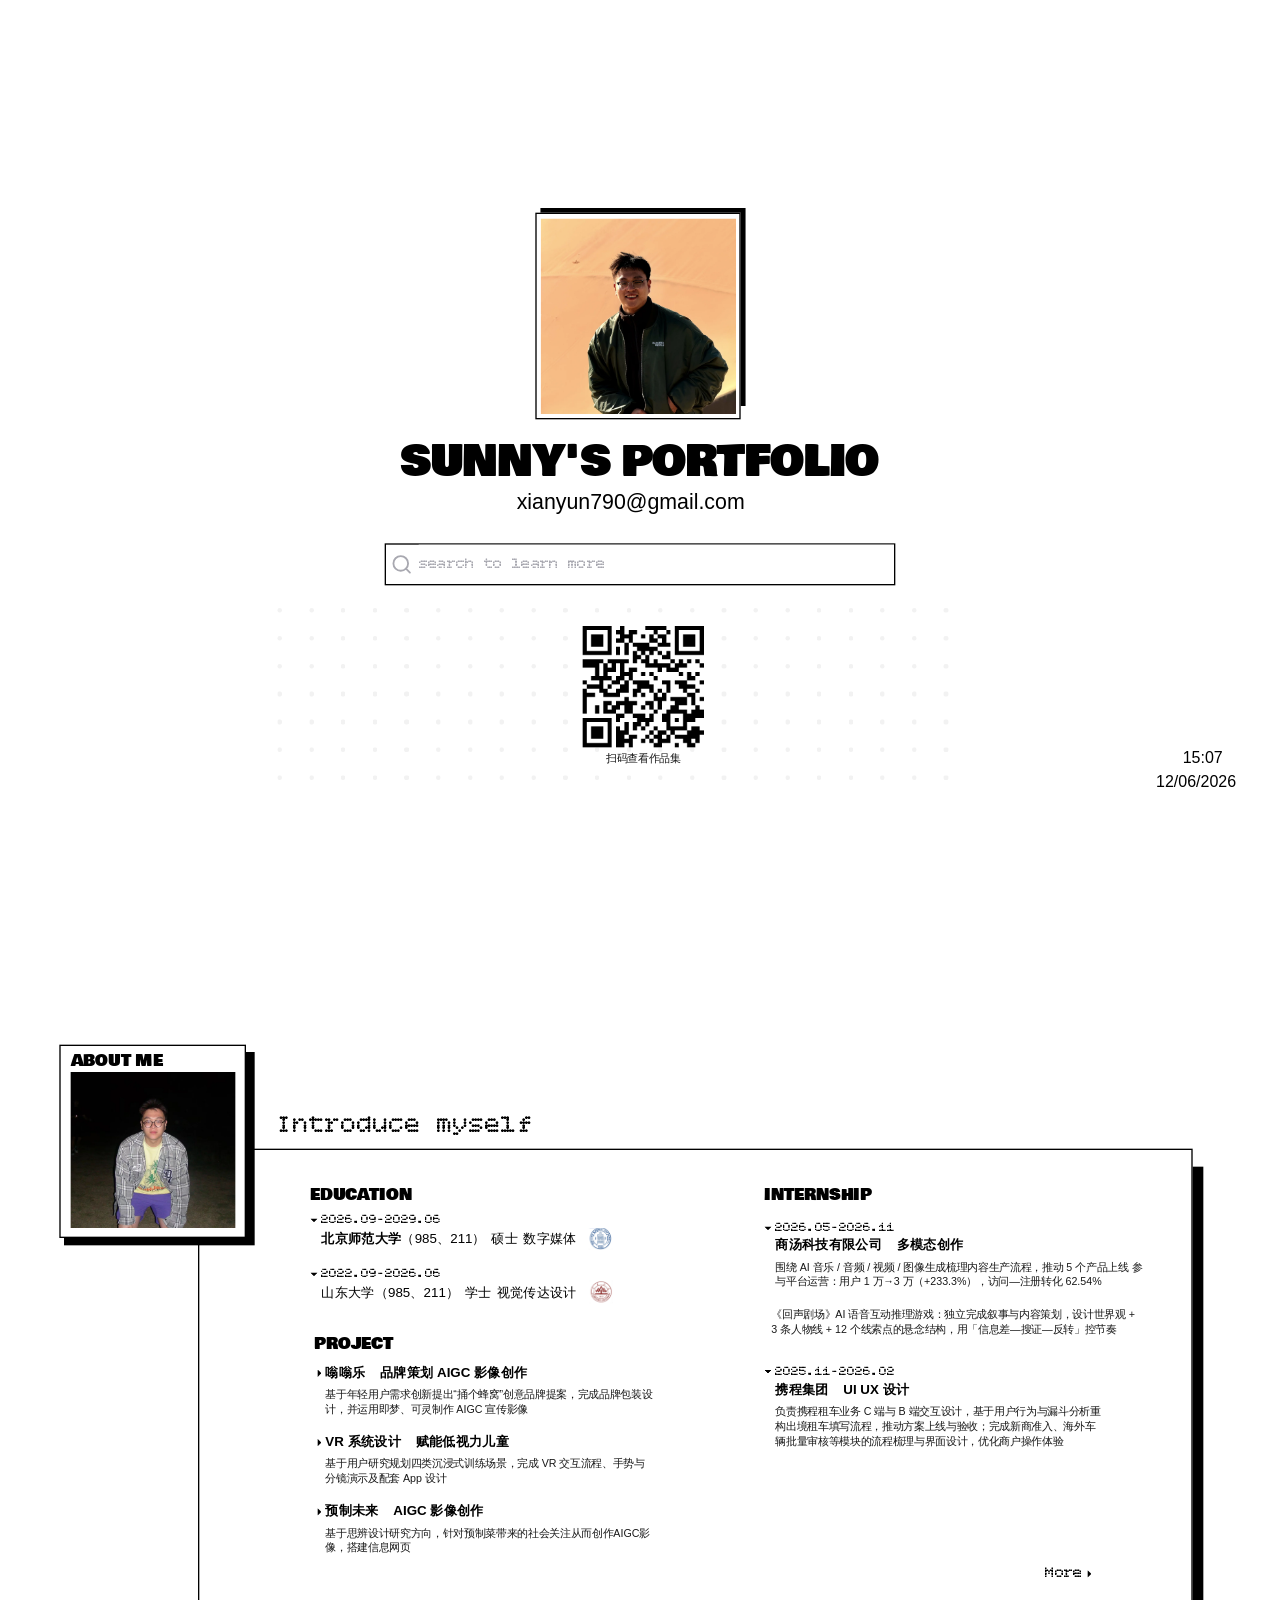
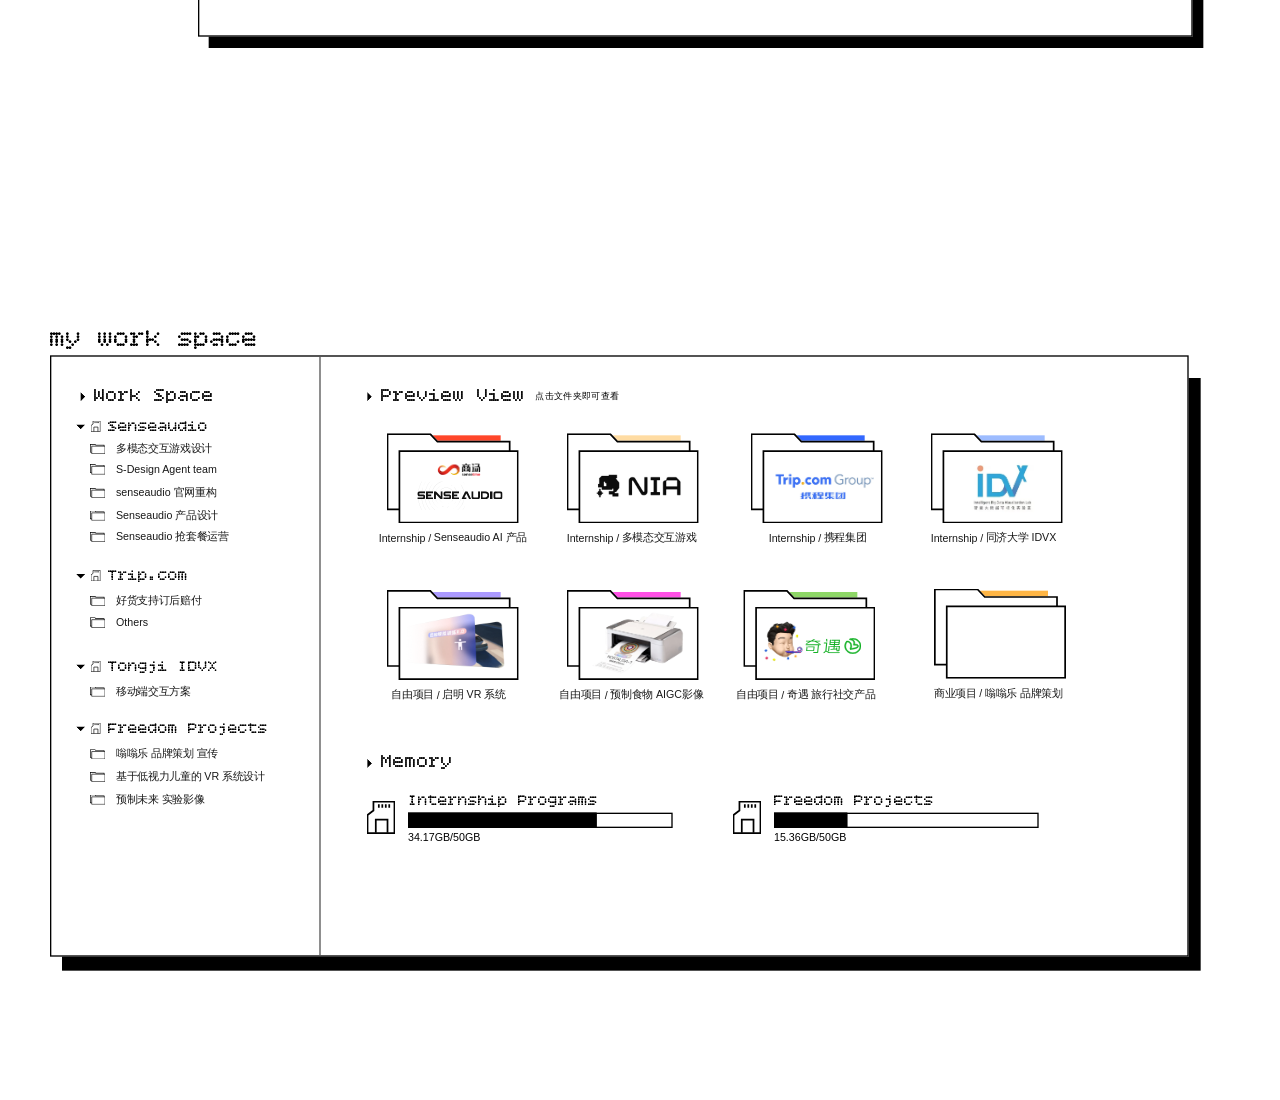
==== commit 87edd3f1: "feat(mobile): sync about copy, show 多模态交互游戏 folder, add mobile layout for /games/" ====
--- a/index.html
+++ b/index.html
@@ -1,6 +1,6 @@
 <!doctype html>
-<html lang="zh-CN"><head><meta charset="UTF-8"/><meta name="viewport" content="width=device-width,initial-scale=1.0"/><meta name="theme-color" content="#ffffff"/><meta name="description" content="Sunny's Portfolio — AI 产品设计、交互设计与创意项目。"/><title>Sunny's Portfolio</title>  <script type="module" crossorigin src="/assets/main-DSLD5UcH.js"></script>
+<html lang="zh-CN"><head><meta charset="UTF-8"/><meta name="viewport" content="width=device-width,initial-scale=1.0"/><meta name="theme-color" content="#ffffff"/><meta name="description" content="Sunny's Portfolio — AI 产品设计、交互设计与创意项目。"/><title>Sunny's Portfolio</title>  <script type="module" crossorigin src="/assets/main-DysC1LFU.js"></script>
   <link rel="modulepreload" crossorigin href="/assets/client-C2z1imTY.js">
   <link rel="stylesheet" crossorigin href="/assets/main-CUCRFMHK.css">
-  <link rel="stylesheet" crossorigin href="/assets/styles-Bn36bwDk.css">
+  <link rel="stylesheet" crossorigin href="/assets/styles-B32Pk4NV.css">
 </head><body><div id="root"></div></body></html>
--- a/assets/styles-B32Pk4NV.css
+++ b/assets/styles-B32Pk4NV.css
@@ -0,0 +1 @@
+@font-face{font-family:Bitcount Grid Single;font-style:normal;font-weight:400;font-display:swap;src:url(/assets/font-0.woff2) format("woff2")}@font-face{font-family:Bowlby One SC;font-style:normal;font-weight:400;font-display:swap;src:url(/assets/font-1.woff2) format("woff2")}*,:before,:after{box-sizing:border-box;border-width:0;border-style:solid;border-color:currentColor}html{scroll-behavior:smooth;scroll-snap-type:y proximity}body{margin:0;background:#fff;color:#000;font-family:PingFang SC,-apple-system,BlinkMacSystemFont,Microsoft YaHei,sans-serif;line-height:1.5;-webkit-font-smoothing:antialiased}h1,h2,h3,p{margin:0}button,input{font:inherit;color:inherit}button{cursor:pointer;background:transparent;padding:0}a{color:inherit;text-decoration:none}img{display:block;max-width:100%}button,a,input{-webkit-tap-highlight-color:transparent}button:focus-visible,a:focus-visible{outline:2px dashed #000;outline-offset:5px}::selection{background:#ded9ff}.pixel{font-family:Bitcount Grid Single,monospace;font-variation-settings:"CRSV" 0,"ELSH" 0,"ELXP" 0}.scene-section{min-height:100vh;min-height:100svh;display:flex;align-items:center;scroll-snap-align:start}.scene{position:relative;width:100%;max-width:1920px;aspect-ratio:16/9;margin-inline:auto;overflow:hidden}.canvas{position:absolute;left:0;top:0;width:1920px;height:1080px;transform:scale(var(--scene-scale));transform-origin:top left}.resume-copy{line-height:22px;text-rendering:optimizeLegibility}.workspace-art{width:100%;height:100%}.search-form{position:absolute;left:577px;top:680px;width:766px;height:63px;display:flex;padding:2px;align-items:stretch}.search-form:focus-within{outline:2px dashed #b9b9c2;outline-offset:7px}.search-form button{width:49px;flex-shrink:0}.search-form input{width:100%;min-width:0;background:#fff;border:0;outline:0;padding:0 14px 0 0;font-family:Bitcount Grid Single,monospace;font-size:24px;line-height:32px;font-variation-settings:"CRSV" 0,"ELSH" 0,"ELXP" 0}.search-form input::placeholder{color:#a8a8b0;opacity:1}.search-form input::-webkit-search-cancel-button{cursor:pointer}.hit-target{position:absolute;background:transparent;border:0}.more-hit{left:1564px;top:852px;width:88px;height:45px}.about-home-hit{left:89px;top:82px;width:280px;height:290px}.all-work-hit{left:109px;top:134px;width:305px;height:46px}.category-hit{left:110px;width:308px;height:35px}.sidebar-hit{left:132px;width:287px;height:30px}.filter-status{position:absolute;top:890px;left:550px;width:1020px;display:flex;justify-content:space-between;align-items:center;font-size:18px}.filter-status button{border-bottom:1px solid;font-size:23px}.desktop-empty{position:absolute;left:580px;top:310px;font-size:30px;line-height:2}.desktop-empty button{font-size:22px;text-decoration:underline}.skip-link{position:fixed;top:12px;left:12px;padding:8px 12px;background:#fff;border:2px solid;z-index:10;transform:translateY(-200%)}.skip-link:focus{transform:none}.mobile-portfolio{display:none}.folder-preview{width:197.823px;height:135px;position:relative;overflow:hidden;flex-shrink:0}.folder-render{position:absolute;width:1920px;height:1080px;pointer-events:none}.paper-card{border:1.5px solid #000;background:#fff;box-shadow:7px 9px #000;padding:22px}.mobile-project span{display:block;font-size:12px;line-height:1.6;text-align:center}.empty-result{text-align:center;padding:40px 0;font-size:14px}.empty-result button{display:block;text-decoration:underline;margin:12px auto}.resume-project{font-weight:600;text-align:left;font-size:14px}.resume-project:hover{text-decoration:underline}.back-top{display:block;text-align:right;font-size:17px;margin-top:30px}.mobile-memory>div{height:12px;border:1px solid}.mobile-memory>div>span{display:block;height:100%;background:#000}.mobile-memory>p{margin:15px 0 4px;font-size:18px}.mobile-memory>small{font-size:10px}.mobile-memory{margin-top:18px}.workspace-mobile-title{font-size:22px;font-weight:400}.mobile-hint{font-size:11px;color:#555;margin-top:4px}.mobile-more{display:block;text-align:right;font-size:20px;margin-top:18px}.category-tabs{display:flex;gap:6px;overflow:auto;margin:20px -10px 22px;padding:3px 10px 10px;scrollbar-width:thin}.category-tabs>button{white-space:nowrap;flex-shrink:0;border:1px solid;padding:5px 8px;font-family:Bitcount Grid Single,monospace;font-size:13px}.category-tabs>button.active{background:#000;color:#fff}.mobile-project-grid{display:grid;grid-template-columns:repeat(2,minmax(0,1fr));gap:22px 10px;margin-bottom:32px}.mobile-project{display:flex;flex-direction:column;align-items:center;min-width:0;gap:10px}.mobile-project .folder-preview{zoom:.67}.date-row{margin-top:14px!important}.desktop-project{position:absolute;display:block;width:251px;height:185px;overflow:visible;background:transparent;border:0;isolation:isolate;transform-origin:center;transition:transform .18s ease;cursor:pointer}.project-render{position:absolute;width:1920px;height:1080px;pointer-events:none}.folder-caption{width:max-content;white-space:nowrap;word-break:normal}.folder-caption>p{width:auto;flex:none}.mobile-project{transition:transform .18s ease;transform-origin:center;cursor:pointer}.desktop-project:focus-visible,.mobile-project:focus-visible{outline:none;transform:scale(1.035)}@media(hover:hover){.desktop-project:hover,.mobile-project:hover{transform:scale(1.035)}}@media(min-width:1921px){.scene-section{min-height:1080px}}@media(max-width:899px){html{scroll-snap-type:none}.desktop-portfolio{display:none}.mobile-portfolio{display:block}.skip-link{display:none}.mobile-cover{min-height:100vh;min-height:100svh;display:flex;align-items:center;flex-direction:column;position:relative;padding:12vh 24px 50px;padding:12svh 24px 50px}.mobile-portrait{width:158px;height:158px;border:1.5px solid;background:#fff;box-shadow:5px -5px #000;padding:4px;margin-bottom:30px}.mobile-portrait>div{width:100%;height:100%;position:relative;overflow:hidden}.mobile-portrait img{position:absolute;width:100.05%;height:133.84%;max-width:none;top:-33.84%;left:-.03%}.mobile-cover h1{font-family:Bowlby One SC,sans-serif;text-transform:uppercase;font-size:clamp(31px,8.7vw,52px);letter-spacing:-.02em;line-height:1.08;text-align:center}.mobile-email{font-size:16px;margin-top:15px}.mobile-search{display:flex;border:1.5px solid;width:100%;max-width:390px;height:46px;margin-top:28px;padding:6px;align-items:center}.mobile-search button{width:28px;flex-shrink:0}.mobile-search button img{width:24px;height:24px}.mobile-search input{min-width:0;width:100%;font-family:Bitcount Grid Single,monospace;font-size:17px;outline:none;border:0;padding:0 4px;background:#fff}.mobile-search input::placeholder{color:#a8a8b0;opacity:1}.mobile-dots{width:100%;max-width:440px;height:100px;margin-top:28px;background-image:radial-gradient(circle,#f0f0f0 1.6px,transparent 1.8px);background-size:25px 22px}.mobile-about-link{font-size:20px;margin-top:auto;padding-top:30px}.mobile-about{padding:30px 22px 55px}.mobile-about-photo{width:138px;background:#fff;border:1.5px solid;padding:6px;box-shadow:5px 5px #000;margin-bottom:30px}.mobile-about-photo strong{display:block;font-family:Bowlby One SC,sans-serif;font-size:14px;text-transform:uppercase;margin-bottom:4px}.mobile-about-photo>div{height:112px;position:relative;overflow:hidden}.mobile-about-photo img{position:absolute;width:117.71%;max-width:none;height:124.1%;left:-5.71%;top:-24.1%}.mobile-about h2{font-size:26px;font-weight:400;margin:0 0 15px}.mobile-about .paper-card h3{font-family:Bowlby One SC,sans-serif;font-size:17px;text-transform:uppercase;margin-top:30px;margin-bottom:12px}.mobile-about .paper-card h3:first-child{margin-top:0}.mobile-about .paper-card p{font-size:13px;line-height:1.8}.mobile-about .paper-card p.pixel{font-size:17px;line-height:1.5}.mobile-about article{margin-bottom:19px}.mobile-about article>p:last-child{margin-top:6px;color:#444}.mobile-work{padding:20px 22px 45px}.mobile-work h2{font-size:28px;font-weight:400;margin-bottom:13px}.mobile-work .paper-card{padding:20px 14px}}@media(prefers-reduced-motion:reduce){html{scroll-behavior:auto}*,:before,:after{animation-duration:.01ms!important;transition-duration:.01ms!important}}.mobile-echo{font-style:normal;color:#181818;line-height:1.6;margin:8px 0 4px}
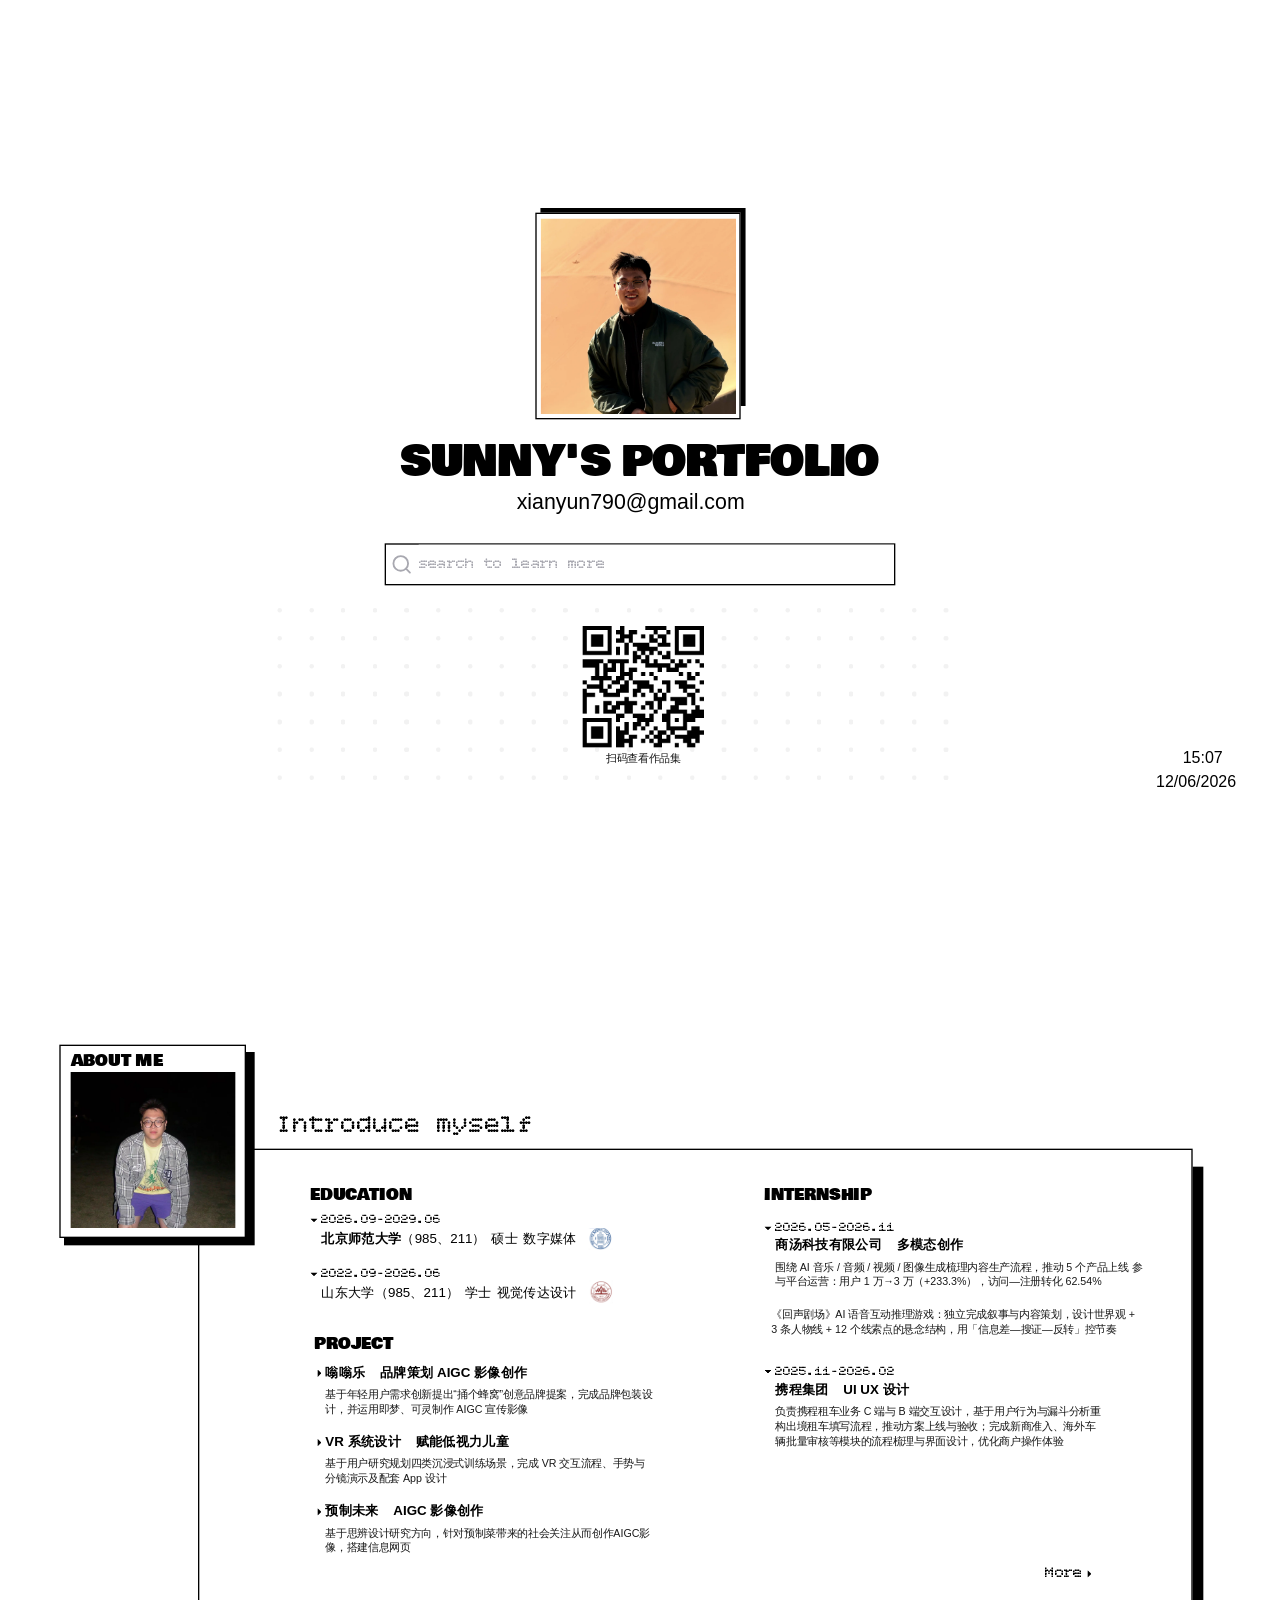
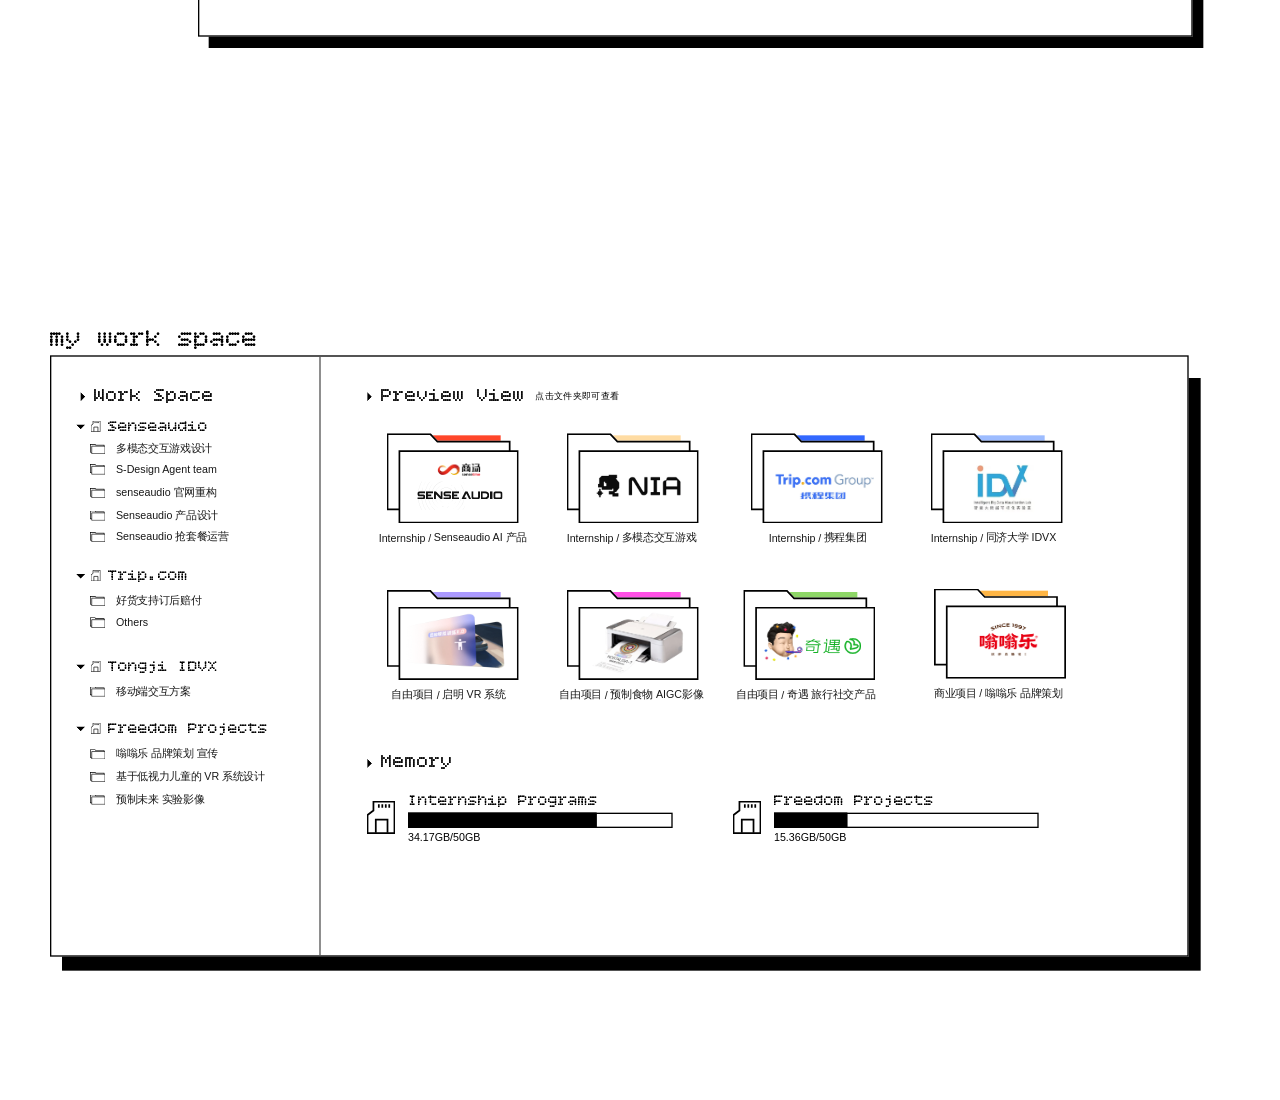
==== commit 1b079278: "fix(mobile): move 《回声剧场》 paragraph inside the Senseaudio internship entry" ====
--- a/index.html
+++ b/index.html
@@ -1,5 +1,5 @@
 <!doctype html>
-<html lang="zh-CN"><head><meta charset="UTF-8"/><meta name="viewport" content="width=device-width,initial-scale=1.0"/><meta name="theme-color" content="#ffffff"/><meta name="description" content="Sunny's Portfolio — AI 产品设计、交互设计与创意项目。"/><title>Sunny's Portfolio</title>  <script type="module" crossorigin src="/assets/main-DysC1LFU.js"></script>
+<html lang="zh-CN"><head><meta charset="UTF-8"/><meta name="viewport" content="width=device-width,initial-scale=1.0"/><meta name="theme-color" content="#ffffff"/><meta name="description" content="Sunny's Portfolio — AI 产品设计、交互设计与创意项目。"/><title>Sunny's Portfolio</title>  <script type="module" crossorigin src="/assets/main-ZEH1s_Oe.js"></script>
   <link rel="modulepreload" crossorigin href="/assets/client-C2z1imTY.js">
   <link rel="stylesheet" crossorigin href="/assets/main-CUCRFMHK.css">
   <link rel="stylesheet" crossorigin href="/assets/styles-B32Pk4NV.css">
